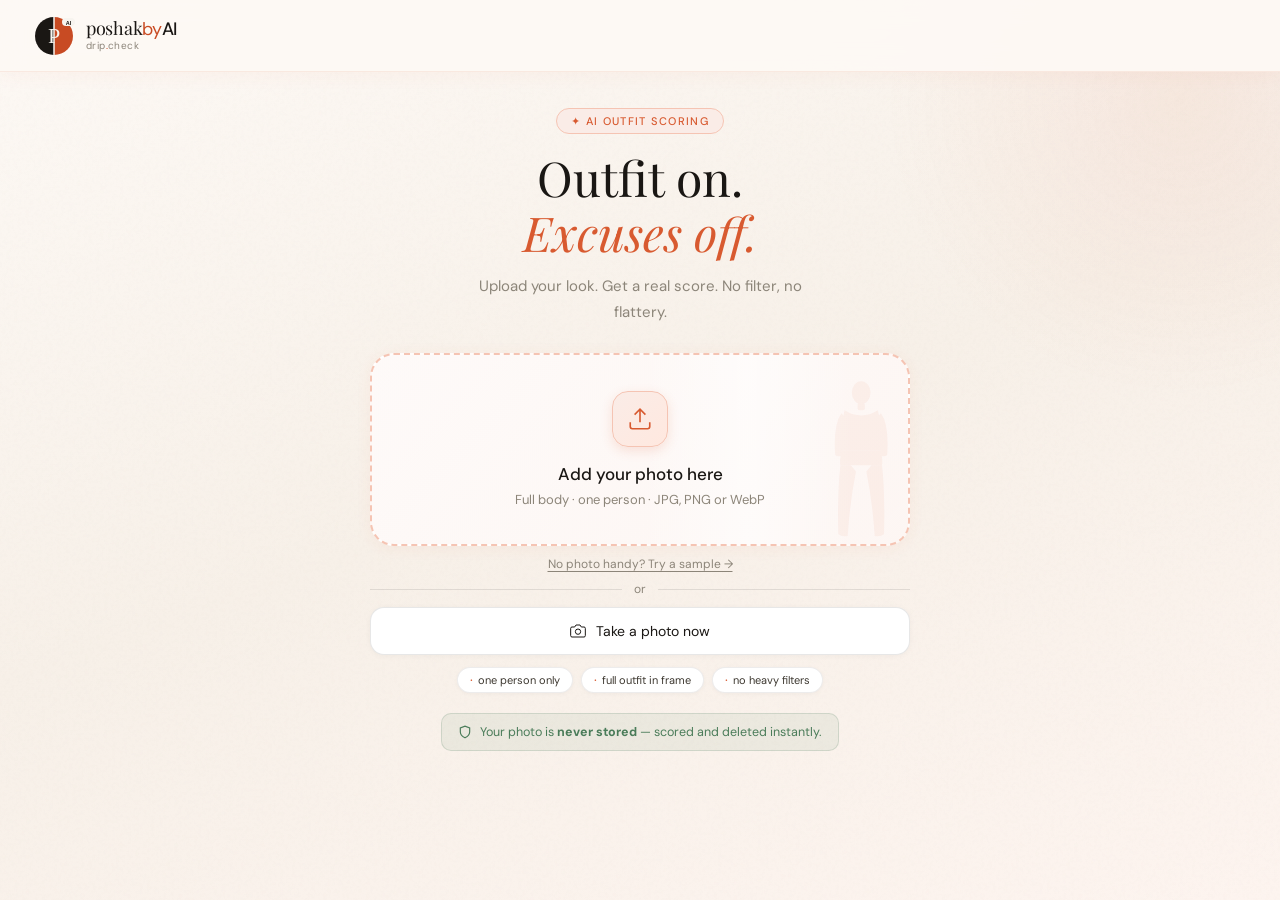
==== index.html @ 42baef09 "fix: resolve merge conflict — apply accessory try-on to split-file structure Resolved conflict betwe" ====
<!DOCTYPE html>
<html lang="en">
<head>
<meta charset="UTF-8">
<meta name="viewport" content="width=device-width, initial-scale=1.0">
<title>poshakbyAI — drip.check</title>
<link rel="preconnect" href="https://fonts.googleapis.com">
<link href="https://fonts.googleapis.com/css2?family=Playfair+Display:wght@400;500&family=DM+Sans:wght@300;400;500&display=swap" rel="stylesheet">
<link rel="stylesheet" href="styles.css">
<style>
  :root {
    --coral: #D85A30;
    --coral-light: #FAECE7;
    --coral-mid: #F5C4B3;
    --coral-dark: #993C1D;
    --amber: #EF9F27;
    --red: #E24B4A;
    --ink: #1A1714;
    --ink-soft: #3D3830;
    --parchment: #F7F4EF;
    --parchment-dark: #EDE9E1;
    --muted: #8C8579;
    --white: #FFFFFF;
  }

  * { box-sizing: border-box; margin: 0; padding: 0; }

  body {
    font-family: 'DM Sans', sans-serif;
    background: linear-gradient(160deg, #FDF9F5 0%, #F7F0E8 50%, #FDF4EF 100%);
    background-attachment: fixed;
    color: var(--ink);
    min-height: 100vh;
    overflow-x: hidden;
  }

  /* ── GRAIN TEXTURE OVERLAY ── */
  body::before {
    content: '';
    position: fixed;
    inset: 0;
    background-image: url("data:image/svg+xml,%3Csvg viewBox='0 0 256 256' xmlns='http://www.w3.org/2000/svg'%3E%3Cfilter id='noise'%3E%3CfeTurbulence type='fractalNoise' baseFrequency='0.9' numOctaves='4' stitchTiles='stitch'/%3E%3C/filter%3E%3Crect width='100%25' height='100%25' filter='url(%23noise)' opacity='0.04'/%3E%3C/svg%3E");
    pointer-events: none;
    z-index: 0;
    opacity: 0.5;
  }

  /* ── DECORATIVE BLOBS ── */
  body::after {
    content: '';
    position: fixed;
    width: 600px; height: 600px;
    border-radius: 50%;
    background: radial-gradient(circle, rgba(216,90,48,0.07) 0%, transparent 70%);
    top: -200px; right: -200px;
    pointer-events: none;
    z-index: 0;
  }

  /* ── LAYOUT ── */
  .app { position: relative; z-index: 1; min-height: 100vh; display: flex; flex-direction: column; }

  /* ── HEADER ── */
  header {
    padding: 0.85rem 2rem;
    display: flex;
    align-items: center;
    justify-content: space-between;
    border-bottom: 1px solid rgba(216,90,48,0.1);
    background: rgba(253,249,245,0.92);
    backdrop-filter: blur(12px);
    position: sticky;
    top: 0;
    z-index: 100;
    box-shadow: 0 1px 20px rgba(216,90,48,0.06);
  }

  .logo {
    font-family: 'Playfair Display', serif;
    font-size: 22px;
    font-weight: 500;
    color: var(--ink);
    letter-spacing: -0.3px;
  }
  .logo span { color: var(--coral); }

  .logo-tagline {
    font-size: 11px;
    color: var(--muted);
    letter-spacing: 0.04em;
    margin-top: 1px;
    font-family: 'DM Sans', sans-serif;
  }
  .logo-dot { color: var(--coral); }

  /* ── MAIN ── */
  main { flex: 1; display: flex; flex-direction: column; align-items: center; padding: 0.75rem 1.5rem; }

  /* ── SCREENS ── */
  .screen { display: none; width: 100%; max-width: 540px; animation: fadeUp 0.4s ease; }
  .screen.active { display: flex; flex-direction: column; align-items: center; }
  @keyframes fadeUp { from { opacity: 0; transform: translateY(16px); } to { opacity: 1; transform: translateY(0); } }

  /* ── HOME SCREEN ── */
  .home-hero {
    text-align: center;
    margin-bottom: 1.25rem;
    padding: 1.5rem 0 0.5rem;
  }
  .home-eyebrow {
    display: inline-flex;
    align-items: center;
    gap: 6px;
    font-size: 11px;
    font-weight: 500;
    letter-spacing: 0.12em;
    text-transform: uppercase;
    color: var(--coral);
    background: var(--coral-light);
    border: 1px solid var(--coral-mid);
    border-radius: 20px;
    padding: 5px 14px;
    margin-bottom: 1rem;
  }
  .home-title {
    font-family: 'Playfair Display', serif;
    font-size: clamp(32px, 6vw, 48px);
    font-weight: 400;
    line-height: 1.15;
    color: var(--ink);
    margin-bottom: 0.75rem;
  }
  .home-title em { font-style: italic; color: var(--coral); }
  .home-sub {
    font-size: 15px;
    color: var(--muted);
    line-height: 1.75;
    max-width: 360px;
    margin: 0 auto;
  }

  /* ── UPLOAD ZONE ── */
  .upload-zone {
    width: 100%;
    border: 2px dashed var(--coral-mid);
    border-radius: 24px;
    padding: 2.25rem 2rem;
    text-align: center;
    cursor: pointer;
    background: linear-gradient(135deg, #fff 0%, #FDF6F3 100%);
    transition: all 0.25s ease;
    position: relative;
    overflow: hidden;
    box-shadow: 0 2px 16px rgba(216,90,48,0.06);
  }
  .upload-zone::before {
    content: '';
    position: absolute;
    inset: 0;
    background: linear-gradient(135deg, rgba(216,90,48,0.03), transparent);
    pointer-events: none;
  }
  .upload-zone:hover {
    border-color: var(--coral);
    background: linear-gradient(135deg, #FEF4F0 0%, #FAECE7 100%);
    transform: translateY(-2px);
    box-shadow: 0 8px 28px rgba(216,90,48,0.12);
  }
  .upload-zone.drag-over {
    border-color: var(--coral);
    background: linear-gradient(135deg, #FEF4F0 0%, #FAECE7 100%);
    transform: scale(1.01);
  }

  /* ── SHIMMER ── */
  @keyframes shimmerSweep {
    0%   { transform: translateX(-100%) skewX(-15deg); }
    100% { transform: translateX(250%)  skewX(-15deg); }
  }
  .upload-zone .shimmer-bar {
    position: absolute;
    inset: 0;
    overflow: hidden;
    border-radius: 22px;
    pointer-events: none;
    z-index: 2;
  }
  .upload-zone .shimmer-bar::after {
    content: '';
    position: absolute;
    top: 0; bottom: 0;
    width: 40%;
    background: linear-gradient(90deg, transparent, rgba(255,255,255,0.55), transparent);
    animation: shimmerSweep 0.9s ease-in-out 0.4s 2;
  }

  /* ── SILHOUETTE ── */
  .upload-silhouette {
    position: absolute;
    bottom: 0; right: 16px;
    height: 88%;
    opacity: 0.055;
    pointer-events: none;
    z-index: 1;
  }

  /* ── SAMPLE LINK ── */
  .sample-link {
    font-size: 12px;
    color: var(--muted);
    text-align: center;
    margin-top: 0.6rem;
    cursor: pointer;
    background: none; border: none;
    font-family: 'DM Sans', sans-serif;
    text-decoration: underline;
    text-underline-offset: 3px;
    transition: color 0.15s;
  }
  .sample-link:hover { color: var(--coral); }

  .upload-icon-wrap {
    width: 56px;
    height: 56px;
    border-radius: 16px;
    background: linear-gradient(135deg, var(--coral-light), #FFE8DF);
    display: flex;
    align-items: center;
    justify-content: center;
    margin: 0 auto 1rem;
    border: 1px solid var(--coral-mid);
    box-shadow: 0 4px 12px rgba(216,90,48,0.15);
  }
  .upload-icon-wrap svg { width: 26px; height: 26px; stroke: var(--coral); fill: none; stroke-width: 1.5; }

  .upload-title { font-size: 17px; font-weight: 500; color: var(--ink); margin-bottom: 6px; }
  .upload-sub { font-size: 13px; color: var(--muted); }

  #fileInput { display: none; }

  .divider {
    display: flex; align-items: center; gap: 12px;
    width: 100%; margin: 0.6rem 0;
  }
  .divider-line { flex: 1; height: 1px; background: rgba(26,23,20,0.1); }
  .divider-text { font-size: 12px; color: var(--muted); }

  .cam-btn {
    width: 100%;
    display: flex;
    align-items: center;
    justify-content: center;
    gap: 10px;
    padding: 14px;
    border-radius: 14px;
    border: 1.5px solid rgba(26,23,20,0.1);
    background: var(--white);
    color: var(--ink);
    font-size: 14px;
    font-family: 'DM Sans', sans-serif;
    cursor: pointer;
    transition: all 0.15s;
    box-shadow: 0 1px 6px rgba(0,0,0,0.04);
  }
  .cam-btn:hover { background: var(--parchment-dark); border-color: var(--coral-mid); box-shadow: 0 4px 12px rgba(216,90,48,0.08); }
  .cam-btn svg { width: 16px; height: 16px; stroke: currentColor; fill: none; stroke-width: 1.5; }

  .rules-row {
    display: flex; gap: 8px; flex-wrap: wrap; justify-content: center;
    margin-top: 0.75rem;
  }
  .rule-pill {
    font-size: 11px;
    color: var(--ink-soft);
    background: var(--white);
    border: 1px solid rgba(26,23,20,0.08);
    border-radius: 20px;
    padding: 5px 12px;
    box-shadow: 0 1px 4px rgba(0,0,0,0.04);
    display: inline-flex;
    align-items: center;
    gap: 5px;
  }
  .rule-pill::before {
    content: '·';
    color: var(--coral);
    font-size: 14px;
    line-height: 1;
  }

  /* ── PREVIEW ── */
  .preview-wrap {
    width: 100%;
    border-radius: 16px;
    overflow: hidden;
    position: relative;
    margin-bottom: 1rem;
    border: 1px solid rgba(26,23,20,0.08);
    background: var(--parchment-dark);
    max-height: 520px;
  }
  .preview-img {
    width: 100%;
    height: auto;
    max-height: 520px;
    object-fit: contain;
    display: block;
  }
  .preview-overlay {
    position: absolute;
    bottom: 0; left: 0; right: 0;
    padding: 1rem 1.25rem;
    background: linear-gradient(transparent, rgba(26,23,20,0.7));
    color: white;
    font-size: 13px;
  }

  .analyze-btn {
    width: 100%;
    padding: 17px;
    border-radius: 14px;
    background: linear-gradient(135deg, #D85A30 0%, #C84B23 50%, #B03A18 100%);
    color: #fff;
    border: none;
    font-size: 15px;
    font-weight: 500;
    font-family: 'DM Sans', sans-serif;
    cursor: pointer;
    transition: transform 0.15s, box-shadow 0.15s, filter 0.15s;
    letter-spacing: 0.02em;
    box-shadow: 0 4px 20px rgba(216,90,48,0.35);
    position: relative;
    overflow: hidden;
  }
  .analyze-btn::after {
    content: '';
    position: absolute;
    inset: 0;
    background: linear-gradient(to bottom, rgba(255,255,255,0.12), transparent);
    pointer-events: none;
  }
  .analyze-btn:hover { transform: translateY(-1px); box-shadow: 0 8px 28px rgba(216,90,48,0.42); filter: brightness(1.05); }
  .analyze-btn:active { transform: scale(0.98); box-shadow: 0 2px 10px rgba(216,90,48,0.3); }

  .reupload-btn {
    width: 100%;
    padding: 13px;
    border-radius: 12px;
    background: transparent;
    color: var(--muted);
    border: 1.5px solid rgba(26,23,20,0.12);
    font-size: 14px;
    font-family: 'DM Sans', sans-serif;
    cursor: pointer;
    margin-top: 10px;
    transition: background 0.15s;
  }
  .reupload-btn:hover { background: var(--parchment-dark); }

  /* ── PROCESSING ── */
  .processing-wrap { text-align: center; padding: 2rem 0; }
  .spinner-wrap {
    position: relative;
    width: 88px; height: 88px;
    margin: 0 auto 2rem;
  }
  .spinner-wrap::before {
    content: '';
    position: absolute;
    inset: -12px;
    border-radius: 50%;
    background: radial-gradient(circle, rgba(216,90,48,0.08) 0%, transparent 70%);
    animation: pulseRing 1.5s ease-in-out infinite;
  }
  @keyframes pulseRing {
    0%, 100% { transform: scale(0.9); opacity: 0.4; }
    50% { transform: scale(1.1); opacity: 1; }
  }
  .spinner {
    width: 88px; height: 88px;
    border-radius: 50%;
    border: 2.5px solid var(--coral-mid);
    border-top-color: var(--coral);
    animation: spin 0.85s linear infinite;
    margin: 0 auto 2rem;
  }
  @keyframes spin { to { transform: rotate(360deg); } }
  .processing-title {
    font-family: 'Playfair Display', serif;
    font-size: 24px;
    font-weight: 400;
    color: var(--ink);
    margin-bottom: 0.75rem;
  }
  .processing-sub { font-size: 14px; color: var(--muted); line-height: 1.7; }
  .processing-steps {
    display: flex; gap: 6px; justify-content: center;
    margin-top: 2rem;
  }
  .step-dot {
    width: 6px; height: 6px; border-radius: 50%;
    background: var(--coral-mid);
    transition: background 0.3s;
  }
  .step-dot.lit { background: var(--coral); }

  /* ── RESULT ── */
  .result-wrap { width: 100%; }

  /* Top score hero */
  .score-hero {
    background: linear-gradient(145deg, #1A1714 0%, #2B1E18 60%, #1F1210 100%);
    border-radius: 24px;
    padding: 2.25rem 1.75rem 1.75rem;
    margin-bottom: 0.75rem;
    text-align: center;
    position: relative;
    overflow: hidden;
    box-shadow: 0 8px 32px rgba(0,0,0,0.25), 0 2px 8px rgba(216,90,48,0.1);
    border: 1px solid rgba(216,90,48,0.12);
  }
  .score-hero::before {
    content: '';
    position: absolute;
    width: 280px; height: 280px;
    border-radius: 50%;
    background: radial-gradient(circle, rgba(216,90,48,0.18) 0%, transparent 70%);
    top: -100px; right: -80px;
    pointer-events: none;
  }
  .score-hero::after {
    content: '';
    position: absolute;
    width: 180px; height: 180px;
    border-radius: 50%;
    background: radial-gradient(circle, rgba(239,159,39,0.08) 0%, transparent 70%);
    bottom: -60px; left: -40px;
    pointer-events: none;
  }
  .score-sub-label {
    font-size: 10px;
    letter-spacing: 0.14em;
    text-transform: uppercase;
    color: rgba(140,133,121,0.8);
    margin-bottom: 0.75rem;
    display: inline-flex;
    align-items: center;
    gap: 6px;
  }
  .score-sub-label::before, .score-sub-label::after {
    content: '';
    display: inline-block;
    width: 20px; height: 1px;
    background: rgba(140,133,121,0.35);
  }
  .score-number {
    font-family: 'Playfair Display', serif;
    font-size: 96px;
    font-weight: 400;
    line-height: 1;
    color: var(--coral);
    transition: color 0.3s;
    text-shadow: 0 0 40px rgba(216,90,48,0.25);
  }
  .score-label {
    font-size: 17px;
    font-weight: 400;
    color: var(--parchment);
    margin-top: 8px;
    opacity: 0;
    transition: opacity 0.4s;
    font-style: italic;
    font-family: 'Playfair Display', serif;
    letter-spacing: 0.01em;
    line-height: 1.3;
    padding: 0 1rem;
  }
  .share-btn {
    margin-top: 1.25rem;
    display: inline-block;
    font-size: 12px;
    padding: 7px 20px;
    border-radius: 20px;
    border: 1px solid rgba(247,244,239,0.2);
    background: transparent;
    color: var(--muted);
    cursor: pointer;
    font-family: 'DM Sans', sans-serif;
    opacity: 0;
    transition: opacity 0.4s, background 0.15s;
  }
  .share-btn.visible { opacity: 1; }
  .share-btn:hover { background: rgba(247,244,239,0.08); }

  /* Dimension list */
  .dim-list {
    background: var(--white);
    border-radius: 20px;
    border: 1px solid rgba(26,23,20,0.07);
    overflow: hidden;
    margin-bottom: 0.75rem;
    padding: 0.25rem 0;
    box-shadow: 0 2px 16px rgba(0,0,0,0.04);
  }
  .dim-item {
    border-bottom: 1px solid rgba(26,23,20,0.05);
    opacity: 0;
    transform: translateY(6px);
    transition: opacity 0.35s, transform 0.35s;
  }
  .dim-item:last-child { border-bottom: none; }
  .dim-item.visible { opacity: 1; transform: translateY(0); }

  .dim-header {
    padding: 0.85rem 1.5rem;
    cursor: pointer;
    user-select: none;
  }
  .dim-header:hover { background: var(--parchment); }
  .dim-row-top {
    display: flex;
    align-items: center;
    justify-content: space-between;
    margin-bottom: 8px;
  }
  .dim-name-wrap { display: flex; align-items: center; gap: 8px; }
  .dim-name { font-size: 13px; color: var(--ink-soft); font-weight: 400; }
  .dim-chevron {
    width: 16px; height: 16px;
    stroke: var(--coral); fill: none; stroke-width: 2.5;
    transition: transform 0.25s;
    flex-shrink: 0;
  }
  .dim-item.open .dim-chevron { transform: rotate(180deg); }

  /* Tap hint shown below bar, hidden when open */
  .dim-tap-hint {
    display: flex;
    align-items: center;
    gap: 4px;
    margin-top: 7px;
    font-size: 11px;
    color: var(--coral);
    font-weight: 500;
    letter-spacing: 0.02em;
    opacity: 0;
    transition: opacity 0.4s;
  }
  .dim-tap-hint svg { width: 11px; height: 11px; stroke: var(--coral); fill: none; stroke-width: 2.5; flex-shrink: 0; }
  .dim-item.visible .dim-tap-hint { opacity: 1; }
  .dim-item.open .dim-tap-hint { display: none; }

  .dim-score-label {
    font-size: 13px;
    font-weight: 500;
    color: var(--coral);
    transition: color 0.3s;
    min-width: 44px;
    text-align: right;
    flex-shrink: 0;
  }
  .dim-score-label.amber { color: #854F0B; }
  .dim-score-label.red { color: #A32D2D; }

  .dim-track {
    width: 100%;
    height: 7px;
    background: var(--parchment-dark);
    border-radius: 4px;
    overflow: hidden;
  }
  .dim-bar {
    height: 100%;
    border-radius: 4px;
    width: 0%;
    background: linear-gradient(90deg, #D85A30, #E8744A);
    transition: background 0.3s;
    box-shadow: 0 0 6px rgba(216,90,48,0.3);
  }
  .dim-bar.amber { background: linear-gradient(90deg, #C17A0F, #EF9F27); box-shadow: 0 0 6px rgba(239,159,39,0.3); }
  .dim-bar.red { background: linear-gradient(90deg, #A32D2D, #E24B4A); box-shadow: 0 0 6px rgba(226,75,74,0.3); }

  @keyframes pulse-glow {
    0%, 100% { box-shadow: 0 0 0 0 rgba(226,75,74,0.0), inset 0 0 0 1.5px rgba(226,75,74,0.3); }
    50% { box-shadow: 0 0 12px 3px rgba(226,75,74,0.2), inset 0 0 0 1.5px rgba(226,75,74,0.7); }
  }
  .dim-item.lowest-score {
    border-radius: 10px;
    animation: pulse-glow 2s ease-in-out infinite;
  }
  .dim-item.lowest-score .dim-name::after {
    content: 'FOCUS HERE';
    display: inline-block;
    margin-left: 8px;
    font-size: 9px;
    font-weight: 700;
    letter-spacing: 0.06em;
    color: #E24B4A;
    background: rgba(226,75,74,0.1);
    border: 1px solid rgba(226,75,74,0.3);
    border-radius: 4px;
    padding: 1px 5px;
    vertical-align: middle;
  }

  /* Dropdown tip */
  .dim-dropdown {
    max-height: 0;
    overflow: hidden;
    transition: max-height 0.35s ease, padding 0.35s ease;
    padding: 0 1.5rem;
    background: var(--parchment);
    border-top: 0px solid rgba(26,23,20,0.05);
  }
  .dim-item.open .dim-dropdown {
    max-height: 300px;
    padding: 0.9rem 1.5rem;
    border-top-width: 1px;
  }
  .dim-tip-label {
    font-size: 10px;
    letter-spacing: 0.1em;
    text-transform: uppercase;
    color: var(--coral);
    font-weight: 500;
    margin-bottom: 6px;
  }
  .dim-tip-text {
    font-size: 13px;
    color: var(--ink-soft);
    line-height: 1.65;
  }
  .dim-tip-text strong { font-weight: 500; color: var(--ink); }

  /* ── FEEDBACK SECTION ── */
  .feedback-section {
    width: 100%;
    opacity: 0;
    transform: translateY(14px);
    transition: opacity 0.5s, transform 0.5s;
    margin-bottom: 1rem;
  }
  .feedback-section.visible { opacity: 1; transform: translateY(0); }

  /* VIBE — single punchy line, large type */
  .vibe-block {
    background: var(--ink);
    border-radius: 20px;
    padding: 1.5rem 1.75rem;
    margin-bottom: 0.75rem;
    position: relative;
    overflow: hidden;
    display: flex;
    align-items: center;
    gap: 1rem;
  }
  .vibe-block::after {
    content: '';
    position: absolute;
    width: 120px; height: 120px;
    border-radius: 50%;
    background: var(--coral);
    opacity: 0.07;
    bottom: -40px; right: -30px;
  }
  .vibe-icon {
    font-size: 28px;
    flex-shrink: 0;
    line-height: 1;
  }
  .vibe-right { flex: 1; }
  .vibe-tag {
    font-size: 10px;
    letter-spacing: 0.14em;
    text-transform: uppercase;
    color: var(--coral);
    font-weight: 500;
    margin-bottom: 4px;
  }
  .vibe-quote {
    font-family: 'Playfair Display', serif;
    font-size: 17px;
    font-weight: 400;
    font-style: italic;
    color: var(--parchment);
    line-height: 1.4;
  }
  .vibe-block.amber { background: #1F1608; }
  .vibe-block.amber .vibe-quote { color: #FAEEDA; }
  .vibe-block.amber .vibe-tag { color: var(--amber); }

  /* WORKING — compact chip list */
  .working-block {
    background: linear-gradient(135deg, #F5FBF0 0%, #EDF7E4 100%);
    border-radius: 16px;
    border: 1px solid rgba(99,153,34,0.15);
    padding: 1.1rem 1.25rem;
    margin-bottom: 0.75rem;
    box-shadow: 0 2px 10px rgba(99,153,34,0.06);
  }
  .working-top {
    display: flex;
    align-items: center;
    gap: 8px;
    margin-bottom: 0.6rem;
  }
  .working-dot {
    width: 8px; height: 8px;
    border-radius: 50%;
    background: #639922;
    flex-shrink: 0;
  }
  .working-label {
    font-size: 10px;
    letter-spacing: 0.1em;
    text-transform: uppercase;
    color: #3B6D11;
    font-weight: 500;
  }
  .working-text {
    font-size: 14px;
    color: var(--ink-soft);
    line-height: 1.55;
    font-weight: 400;
  }

  /* NUDGE — coral strip, tight */
  .nudge-block {
    background: var(--coral-light);
    border-radius: 16px;
    border: 1px solid var(--coral-mid);
    padding: 1.1rem 1.25rem;
    display: flex;
    align-items: flex-start;
    gap: 12px;
  }
  .nudge-arrow {
    font-size: 18px;
    flex-shrink: 0;
    margin-top: 1px;
  }
  .nudge-inner-text {}
  .nudge-label {
    font-size: 10px;
    letter-spacing: 0.1em;
    text-transform: uppercase;
    color: var(--coral-dark);
    font-weight: 500;
    margin-bottom: 3px;
  }
  .nudge-text {
    font-size: 14px;
    color: #4A1B0C;
    line-height: 1.55;
  }

  .action-row { margin-top: 1.5rem; }
  .action-primary {
    width: 100%; padding: 16px;
    border-radius: 12px;
    background: linear-gradient(135deg, #D85A30 0%, #C84B23 100%);
    color: #fff;
    border: none; font-size: 14px; font-weight: 500;
    font-family: 'DM Sans', sans-serif;
    cursor: pointer;
    transition: filter 0.15s, transform 0.1s, box-shadow 0.15s;
    box-shadow: 0 3px 14px rgba(216,90,48,0.3);
  }
  .action-primary:hover { filter: brightness(1.07); box-shadow: 0 5px 20px rgba(216,90,48,0.4); }
  .action-primary:active { transform: scale(0.98); }
  .action-sec {
    flex: 1; padding: 14px;
    border-radius: 12px;
    background: transparent; color: var(--ink);
    border: 1.5px solid rgba(26,23,20,0.15);
    font-size: 14px; font-family: 'DM Sans', sans-serif;
    cursor: pointer; transition: background 0.15s;
  }
  .action-sec:hover { background: var(--parchment-dark); }

  /* ── ERROR ── */
  .error-wrap { text-align: center; max-width: 380px; }
  .error-icon {
    width: 72px; height: 72px; border-radius: 50%;
    background: var(--coral-light); border: 1px solid var(--coral-mid);
    margin: 0 auto 1.5rem;
    display: flex; align-items: center; justify-content: center;
  }
  .error-icon svg { width: 28px; height: 28px; stroke: var(--coral); fill: none; stroke-width: 1.5; }
  .error-title {
    font-family: 'Playfair Display', serif;
    font-size: 22px; font-weight: 400;
    color: var(--ink); margin-bottom: 0.75rem;
  }
  .error-sub { font-size: 14px; color: var(--muted); line-height: 1.7; margin-bottom: 1.5rem; }
  .error-rules { text-align: left; margin-bottom: 1.5rem; display: flex; flex-direction: column; gap: 10px; }
  .error-rule { display: flex; align-items: center; gap: 10px; font-size: 13px; color: var(--ink-soft); }
  .rule-dot-sm { width: 5px; height: 5px; border-radius: 50%; background: var(--coral); flex-shrink: 0; }
  .retry-btn {
    padding: 14px 40px; border-radius: 12px;
    background: linear-gradient(135deg, #D85A30 0%, #C84B23 100%);
    color: #fff;
    border: none; font-size: 14px; font-weight: 500;
    font-family: 'DM Sans', sans-serif; cursor: pointer;
    transition: filter 0.15s, box-shadow 0.15s;
    box-shadow: 0 3px 14px rgba(216,90,48,0.3);
  }
  .retry-btn:hover { filter: brightness(1.07); box-shadow: 0 5px 20px rgba(216,90,48,0.4); }

  /* score color states */
  /* ── FEEDBACK SCREEN ── */
  .feedback-wrap { width: 100%; max-width: 540px; }
  .fb-screen-title {
    font-family: 'Playfair Display', serif;
    font-size: 26px; font-weight: 400;
    color: var(--ink); margin-bottom: 4px;
  }
  .fb-screen-sub { font-size: 14px; color: var(--muted); margin-bottom: 2rem; line-height: 1.5; }

  .fb-section { margin-bottom: 1.75rem; }
  .fb-section-label {
    font-size: 11px; letter-spacing: 0.1em;
    text-transform: uppercase; font-weight: 500;
    color: var(--ink); margin-bottom: 0.75rem;
  }

  /* Emoji rating row */
  .emoji-row { display: flex; gap: 10px; }
  .emoji-btn {
    flex: 1; aspect-ratio: 1;
    border-radius: 16px;
    border: 1.5px solid rgba(26,23,20,0.1);
    background: var(--white);
    font-size: 22px; cursor: pointer;
    display: flex; align-items: center; justify-content: center;
    transition: border-color 0.15s, background 0.15s, transform 0.1s;
    line-height: 1;
  }
  .emoji-btn:hover { background: var(--parchment-dark); transform: scale(1.05); }
  .emoji-btn.selected { border-color: var(--coral); background: var(--coral-light); transform: scale(1.08); }

  /* Chip grid */
  .chip-grid { display: flex; flex-wrap: wrap; gap: 8px; }
  .chip {
    font-size: 13px; color: var(--ink-soft);
    background: var(--white);
    border: 1.5px solid rgba(26,23,20,0.1);
    border-radius: 20px; padding: 7px 16px;
    cursor: pointer;
    transition: border-color 0.15s, background 0.15s, color 0.15s;
  }
  .chip:hover { background: var(--parchment-dark); }
  .chip.selected { border-color: var(--coral); background: var(--coral-light); color: var(--coral-dark); }

  /* Text area */
  .fb-textarea {
    width: 100%; min-height: 90px;
    border-radius: 12px;
    border: 1.5px solid rgba(26,23,20,0.1);
    background: var(--white);
    font-family: 'DM Sans', sans-serif;
    font-size: 14px; color: var(--ink);
    padding: 12px 14px; resize: none;
    outline: none; line-height: 1.6;
    transition: border-color 0.15s;
  }
  .fb-textarea:focus { border-color: var(--coral); }
  .fb-textarea::placeholder { color: var(--muted); }

  .fb-submit {
    width: 100%; padding: 16px;
    border-radius: 12px;
    background: linear-gradient(135deg, #D85A30 0%, #C84B23 100%);
    color: #fff;
    border: none; font-size: 15px; font-weight: 500;
    font-family: 'DM Sans', sans-serif;
    cursor: pointer;
    transition: filter 0.15s, box-shadow 0.15s;
    margin-top: 0.25rem;
    box-shadow: 0 3px 14px rgba(216,90,48,0.3);
  }
  .fb-submit:hover { filter: brightness(1.07); box-shadow: 0 5px 20px rgba(216,90,48,0.4); }
  .fb-skip {
    width: 100%; padding: 12px;
    background: transparent; color: var(--muted);
    border: none; font-size: 14px;
    font-family: 'DM Sans', sans-serif;
    cursor: pointer; margin-top: 8px;
    transition: color 0.15s;
  }
  .fb-skip:hover { color: var(--ink); }

  /* ── NEW LOOK MODAL ── */
  .newlook-overlay {
    display: none; position: fixed; inset: 0;
    background: rgba(26,23,20,0.75);
    z-index: 300; align-items: flex-end; justify-content: center;
    backdrop-filter: blur(4px);
  }
  .newlook-overlay.open { display: flex; }
  .newlook-sheet {
    background: var(--parchment);
    border-radius: 24px 24px 0 0;
    padding: 1.5rem 1.5rem 2.5rem;
    width: 100%; max-width: 540px;
    animation: slideUp 0.3s ease;
  }
  @keyframes slideUp { from { transform: translateY(60px); opacity: 0; } to { transform: translateY(0); opacity: 1; } }

  .newlook-handle {
    width: 36px; height: 4px; border-radius: 2px;
    background: rgba(26,23,20,0.15);
    margin: 0 auto 1.25rem;
  }
  .newlook-label {
    font-size: 10px; letter-spacing: 0.12em; text-transform: uppercase;
    color: var(--coral); font-weight: 500; margin-bottom: 4px;
  }
  .newlook-title {
    font-family: 'Playfair Display', serif;
    font-size: 20px; font-weight: 400; color: var(--ink);
    margin-bottom: 1rem; line-height: 1.3;
  }
  .newlook-img-wrap {
    width: 100%; border-radius: 16px; overflow: hidden;
    background: var(--parchment-dark);
    min-height: 300px;
    display: flex; align-items: center; justify-content: center;
    position: relative; margin-bottom: 1rem;
  }
  .newlook-img-wrap img {
    width: 100%; display: block; border-radius: 16px;
  }
  .newlook-loading {
    display: flex; flex-direction: column;
    align-items: center; gap: 12px;
    padding: 3rem 0;
  }
  .newlook-spinner {
    width: 36px; height: 36px; border-radius: 50%;
    border: 2px solid var(--coral-mid);
    border-top-color: var(--coral);
    animation: spin 0.85s linear infinite;
  }
  .newlook-loading-text { font-size: 13px; color: var(--muted); }
  .newlook-disclaimer {
    font-size: 11px; color: var(--muted); text-align: center;
    line-height: 1.5; margin-bottom: 1rem;
  }
  .newlook-close {
    width: 100%; padding: 13px; border-radius: 12px;
    background: transparent; color: var(--muted);
    border: 1.5px solid rgba(26,23,20,0.12);
    font-size: 14px; font-family: 'DM Sans', sans-serif;
    cursor: pointer; transition: background 0.15s;
  }
  .newlook-close:hover { background: var(--parchment-dark); }

  /* See new look button on nudge card */
  .newlook-btn {
    display: inline-flex; align-items: center; gap: 6px;
    margin-top: 10px;
    font-size: 12px; font-weight: 500;
    color: var(--coral-dark);
    background: transparent; border: none;
    cursor: pointer; padding: 0;
    font-family: 'DM Sans', sans-serif;
    text-decoration: underline; text-underline-offset: 3px;
    transition: opacity 0.15s;
  }
  .newlook-btn:hover { opacity: 0.7; }

  /* Try-on button inside dim tip dropdowns */
  .tryon-btn {
    display: inline-flex; align-items: center; gap: 5px;
    margin-top: 10px;
    font-size: 11px; font-weight: 500;
    color: var(--coral-dark);
    background: var(--coral-light); border: 1px solid var(--coral-mid);
    border-radius: 20px; padding: 5px 12px;
    cursor: pointer;
    font-family: 'DM Sans', sans-serif;
    transition: background 0.15s, opacity 0.15s;
    letter-spacing: 0.01em;
  }
  .tryon-btn:hover { background: var(--coral-mid); }

  /* Thank you state */
  .thankyou-wrap { text-align: center; padding: 2rem 0; }
  .thankyou-icon { font-size: 48px; margin-bottom: 1rem; }
  .thankyou-title {
    font-family: 'Playfair Display', serif;
    font-size: 24px; font-weight: 400; color: var(--ink);
    margin-bottom: 0.5rem;
  }
  .thankyou-sub { font-size: 14px; color: var(--muted); margin-bottom: 2rem; line-height: 1.6; }

  /* ── SCORE GRADE BADGE ── */
  .score-grade {
    display: inline-flex;
    align-items: center;
    gap: 5px;
    font-size: 10px;
    font-weight: 700;
    letter-spacing: 0.14em;
    text-transform: uppercase;
    padding: 5px 14px;
    border-radius: 20px;
    margin-top: 8px;
    border: 1px solid;
    opacity: 0;
    transition: opacity 0.4s;
  }
  .score-grade.visible { opacity: 1; }
  .score-grade.fire   { color: #FF7B52; background: rgba(216,90,48,0.15); border-color: rgba(216,90,48,0.3); }
  .score-grade.solid  { color: #C9933A; background: rgba(239,159,39,0.12); border-color: rgba(239,159,39,0.3); }
  .score-grade.decent { color: rgba(247,244,239,0.65); background: rgba(247,244,239,0.06); border-color: rgba(247,244,239,0.15); }
  .score-grade.low    { color: #E07070; background: rgba(226,75,74,0.1); border-color: rgba(226,75,74,0.25); }

  /* ── CONFETTI ── */
  @keyframes confettiFall {
    0%   { transform: translateY(-20px) rotate(0deg); opacity: 1; }
    80%  { opacity: 1; }
    100% { transform: translateY(110vh) rotate(720deg); opacity: 0; }
  }

  /* ── HISTORY ── */
  .history-section { width: 100%; margin-bottom: 1.1rem; }
  .history-label {
    font-size: 10px;
    letter-spacing: 0.1em;
    text-transform: uppercase;
    color: var(--muted);
    font-weight: 500;
    margin-bottom: 0.6rem;
  }
  .history-scroll {
    display: flex;
    gap: 10px;
    overflow-x: auto;
    padding-bottom: 4px;
    scrollbar-width: none;
  }
  .history-scroll::-webkit-scrollbar { display: none; }
  .history-card {
    flex-shrink: 0;
    width: 72px;
    cursor: default;
  }
  .history-thumb {
    width: 72px; height: 72px;
    border-radius: 10px;
    overflow: hidden;
    background: var(--parchment-dark);
    border: 1px solid rgba(26,23,20,0.07);
  }
  .history-thumb img { width: 100%; height: 100%; object-fit: cover; display: block; }
  .history-hscore {
    font-size: 13px;
    font-weight: 500;
    color: var(--coral);
    text-align: center;
    margin-top: 4px;
  }
  .history-time {
    font-size: 9px;
    color: var(--muted);
    text-align: center;
    margin-top: 1px;
  }
</style>
</head>
<body>
<div class="app">
  <header>
    <div style="display:flex;align-items:center;gap:10px;">
      <!-- SVG Mark -->
      <svg width="44" height="44" viewBox="0 0 44 44" xmlns="http://www.w3.org/2000/svg" style="flex-shrink:0;">
        <defs>
          <clipPath id="hL"><rect x="0" y="0" width="22" height="44"/></clipPath>
          <clipPath id="hR"><rect x="22" y="0" width="22" height="44"/></clipPath>
          <clipPath id="hC"><circle cx="22" cy="22" r="19"/></clipPath>
        </defs>
        <circle cx="22" cy="22" r="19" fill="#1A1714" clip-path="url(#hL)"/>
        <circle cx="22" cy="22" r="19" fill="#C84B23" clip-path="url(#hR)"/>
        <line x1="22" y1="3" x2="22" y2="41" stroke="#F7F4EF" stroke-width="1.5" clip-path="url(#hC)"/>
        <text x="22" y="29" font-family="Georgia,serif" font-size="22" font-weight="400" fill="#F7F4EF" text-anchor="middle">P</text>
        <rect x="30" y="4" width="13" height="8" rx="4" fill="#F7F4EF"/>
        <text x="36.5" y="11" font-family="Arial,sans-serif" font-size="5.5" font-weight="700" fill="#1A1714" text-anchor="middle">AI</text>
      </svg>
      <!-- Wordmark -->
      <div>
        <div style="font-family:'Playfair Display',Georgia,serif;font-size:18px;font-weight:400;color:#1A1714;letter-spacing:-0.3px;line-height:1.1;">poshak<span style="font-family:'DM Sans',sans-serif;font-weight:400;color:#C84B23;">by</span><span style="font-family:'DM Sans',sans-serif;font-weight:500;color:#1A1714;">AI</span></div>
        <div style="font-size:10px;color:#8C8579;letter-spacing:0.04em;font-family:'DM Sans',sans-serif;">drip<span style="color:#C84B23;">.</span>check</div>
      </div>
    </div>
  </header>

<input type="file" id="cameraInput" accept="image/jpeg,image/png,image/webp" capture="environment" style="position:absolute;width:1px;height:1px;opacity:0;overflow:hidden;z-index:-1;">

  <main>

    <!-- HOME SCREEN -->
    <div class="screen active" id="screen-home">
      <div class="home-hero">
        <div class="home-eyebrow">✦ AI outfit scoring</div>
        <h1 class="home-title">Outfit on.<br><em>Excuses off.</em></h1>
        <p class="home-sub">Upload your look. Get a real score. No filter, no flattery.</p>
      </div>

      <div class="history-section" id="historySec" style="display:none;">
        <div class="history-label">Recent scores</div>
        <div class="history-scroll" id="historyScroll"></div>
      </div>

      <div class="upload-zone" id="uploadZone">
        <div class="shimmer-bar"></div>
        <input type="file" id="fileInput" accept="image/jpeg,image/png,image/webp">
        <!-- Faint body silhouette — shows ideal framing -->
        <svg class="upload-silhouette" viewBox="0 0 120 320" xmlns="http://www.w3.org/2000/svg" fill="var(--coral)">
          <!-- head -->
          <ellipse cx="60" cy="28" rx="18" ry="22"/>
          <!-- neck -->
          <rect x="53" y="48" width="14" height="14" rx="4"/>
          <!-- torso -->
          <path d="M28 62 Q20 90 22 140 L98 140 Q100 90 92 62 Q76 72 60 72 Q44 72 28 62Z"/>
          <!-- left arm -->
          <path d="M22 68 Q6 90 10 148 Q14 152 22 150 Q24 110 32 80Z"/>
          <!-- right arm -->
          <path d="M98 68 Q114 90 110 148 Q106 152 98 150 Q96 110 88 80Z"/>
          <!-- hips -->
          <path d="M22 140 Q18 162 20 168 L100 168 Q102 162 98 140Z"/>
          <!-- left leg -->
          <path d="M20 168 Q14 220 16 300 Q22 306 34 304 Q38 240 50 180 L40 168Z"/>
          <!-- right leg -->
          <path d="M100 168 Q106 220 104 300 Q98 306 86 304 Q82 240 70 180 L80 168Z"/>
        </svg>
        <div class="upload-icon-wrap" style="position:relative;z-index:2;">
          <svg viewBox="0 0 24 24"><path d="M21 15v4a2 2 0 01-2 2H5a2 2 0 01-2-2v-4M17 8l-5-5-5 5M12 3v12"/></svg>
        </div>
        <div class="upload-title" style="position:relative;z-index:2;">Add your photo here</div>
        <div class="upload-sub" style="position:relative;z-index:2;">Full body · one person · JPG, PNG or WebP</div>
      </div>
      <button class="sample-link" onclick="loadSamplePhoto()">No photo handy? Try a sample →</button>

      <div class="divider">
        <div class="divider-line"></div>
        <div class="divider-text">or</div>
        <div class="divider-line"></div>
      </div>

      <label for="cameraInput" class="cam-btn">
        <svg viewBox="0 0 24 24"><path d="M23 19a2 2 0 01-2 2H3a2 2 0 01-2-2V8a2 2 0 012-2h4l2-3h6l2 3h4a2 2 0 012 2z"/><circle cx="12" cy="13" r="4"/></svg>
        Take a photo now
      </label>

      <div class="rules-row">
        <span class="rule-pill">one person only</span>
        <span class="rule-pill">full outfit in frame</span>
        <span class="rule-pill">no heavy filters</span>
      </div>

      <div style="margin-top:1.25rem;display:flex;align-items:center;justify-content:center;gap:8px;font-size:12.5px;color:#4A7C59;background:rgba(74,124,89,0.08);border:1px solid rgba(74,124,89,0.18);border-radius:10px;padding:10px 16px;">
        <svg width="14" height="14" viewBox="0 0 24 24" fill="none" stroke="currentColor" stroke-width="2" style="flex-shrink:0;"><path d="M12 22s8-4 8-10V5l-8-3-8 3v7c0 6 8 10 8 10z"/></svg>
        <span>Your photo is <strong>never stored</strong> — scored and deleted instantly.</span>
      </div>
    </div>

    <!-- PREVIEW SCREEN -->
    <div class="screen" id="screen-preview">
      <div class="preview-wrap">
        <img class="preview-img" id="previewImg" src="" alt="Your outfit">
        <div class="preview-overlay">Looking good — ready to score?</div>
      </div>
      <div style="display:flex;align-items:center;gap:8px;font-size:12px;color:var(--muted);margin-bottom:0.5rem;width:100%;justify-content:center;">
        <svg width="12" height="12" viewBox="0 0 24 24" fill="none" stroke="currentColor" stroke-width="2" style="flex-shrink:0;"><path d="M23 19a2 2 0 01-2 2H3a2 2 0 01-2-2V8a2 2 0 012-2h4l2-3h6l2 3h4a2 2 0 012 2z"/><circle cx="12" cy="13" r="4"/></svg>
        Full body, head to toe = best score
      </div>
      <button class="analyze-btn" onclick="startAnalysis()">Score my outfit →</button>
      <button class="reupload-btn" onclick="goHome()">Choose a different photo</button>
    </div>

    <!-- PROCESSING SCREEN -->
    <div class="screen" id="screen-processing">
      <div class="processing-wrap">
        <div class="spinner-wrap">
          <div class="spinner"></div>
        </div>
        <div class="processing-title" id="processingTitle">Reading your fit...</div>
        <div class="processing-sub" id="processingSub">Checking colors, proportions, and finishing touches</div>
        <div class="processing-steps">
          <div class="step-dot lit" id="dot0"></div>
          <div class="step-dot" id="dot1"></div>
          <div class="step-dot" id="dot2"></div>
          <div class="step-dot" id="dot3"></div>
        </div>
      </div>
    </div>

    <!-- RESULT SCREEN -->
    <div class="screen" id="screen-result">
      <div class="result-wrap">

        <!-- Partial body notice -->
        <div id="partialBodyNotice" style="display:none;align-items:center;gap:8px;font-size:12px;color:#7A6A2A;background:rgba(239,159,39,0.1);border:1px solid rgba(239,159,39,0.25);border-radius:10px;padding:10px 14px;margin-bottom:0.75rem;">
          <svg width="14" height="14" viewBox="0 0 24 24" fill="none" stroke="currentColor" stroke-width="2" style="flex-shrink:0;"><circle cx="12" cy="12" r="10"/><line x1="12" y1="8" x2="12" y2="12"/><line x1="12" y1="16" x2="12.01" y2="16"/></svg>
          <span>We can only see part of your outfit — a full-body shot gives a better score, but we've done our best.</span>
        </div>

        <!-- Score hero -->
        <div class="score-hero">
          <div class="score-sub-label">Your Style Score</div>
          <div style="display:flex;align-items:flex-end;justify-content:center;gap:6px;line-height:1;">
            <div class="score-number" id="scoreNum">0</div>
            <div style="font-family:'DM Sans',sans-serif;font-size:22px;font-weight:300;color:rgba(247,244,239,0.4);padding-bottom:14px;letter-spacing:0;">/10</div>
          </div>
          <div class="score-label" id="scoreLabel">—</div>
          <div><div class="score-grade" id="scoreGrade"></div></div>
          <div><button class="share-btn" id="shareBtn" onclick="shareScore()">Share my score</button></div>
        </div>

        <!-- Dimension list -->
        <div class="dim-list">
          <div class="dim-item" id="dim0" onclick="toggleDim(this)">
            <div class="dim-header">
              <div class="dim-row-top">
                <div class="dim-name-wrap">
                  <div class="dim-name">Colour matching</div>
                  <svg class="dim-chevron" viewBox="0 0 24 24"><polyline points="6 9 12 15 18 9"/></svg>
                </div>
                <div class="dim-score-label" id="val0">0.0/10</div>
              </div>
              <div class="dim-track"><div class="dim-bar" id="bar0"></div></div>
              <div class="dim-tap-hint"><svg viewBox="0 0 24 24"><polyline points="6 9 12 15 18 9"/></svg>Tap to see how to improve</div>
            </div>
            <div class="dim-dropdown" id="tip0">
              <div class="dim-tip-label">How to score higher</div>
              <div class="dim-tip-text" id="tiptext0"></div>
            </div>
          </div>

          <div class="dim-item" id="dim1" onclick="toggleDim(this)">
            <div class="dim-header">
              <div class="dim-row-top">
                <div class="dim-name-wrap">
                  <div class="dim-name">How well it goes together</div>
                  <svg class="dim-chevron" viewBox="0 0 24 24"><polyline points="6 9 12 15 18 9"/></svg>
                </div>
                <div class="dim-score-label" id="val1">0.0/10</div>
              </div>
              <div class="dim-track"><div class="dim-bar" id="bar1"></div></div>
              <div class="dim-tap-hint"><svg viewBox="0 0 24 24"><polyline points="6 9 12 15 18 9"/></svg>Tap to see how to improve</div>
            </div>
            <div class="dim-dropdown" id="tip1">
              <div class="dim-tip-label">How to score higher</div>
              <div class="dim-tip-text" id="tiptext1"></div>
            </div>
          </div>

          <div class="dim-item" id="dim2" onclick="toggleDim(this)">
            <div class="dim-header">
              <div class="dim-row-top">
                <div class="dim-name-wrap">
                  <div class="dim-name">Effort &amp; finishing</div>
                  <svg class="dim-chevron" viewBox="0 0 24 24"><polyline points="6 9 12 15 18 9"/></svg>
                </div>
                <div class="dim-score-label" id="val2">0.0/10</div>
              </div>
              <div class="dim-track"><div class="dim-bar" id="bar2"></div></div>
              <div class="dim-tap-hint"><svg viewBox="0 0 24 24"><polyline points="6 9 12 15 18 9"/></svg>Tap to see how to improve</div>
            </div>
            <div class="dim-dropdown" id="tip2">
              <div class="dim-tip-label">How to score higher</div>
              <div class="dim-tip-text" id="tiptext2"></div>
            </div>
          </div>

          <div class="dim-item" id="dim3" onclick="toggleDim(this)">
            <div class="dim-header">
              <div class="dim-row-top">
                <div class="dim-name-wrap">
                  <div class="dim-name">Fit &amp; shape</div>
                  <svg class="dim-chevron" viewBox="0 0 24 24"><polyline points="6 9 12 15 18 9"/></svg>
                </div>
                <div class="dim-score-label" id="val3">0.0/10</div>
              </div>
              <div class="dim-track"><div class="dim-bar" id="bar3"></div></div>
              <div class="dim-tap-hint"><svg viewBox="0 0 24 24"><polyline points="6 9 12 15 18 9"/></svg>Tap to see how to improve</div>
            </div>
            <div class="dim-dropdown" id="tip3">
              <div class="dim-tip-label">How to score higher</div>
              <div class="dim-tip-text" id="tiptext3"></div>
            </div>
          </div>
        </div>

        <!-- Feedback -->
        <div class="feedback-section" id="feedbackSection">

          <div class="vibe-block" id="vibeCard">
            <div class="vibe-icon" id="vibeIcon">✦</div>
            <div class="vibe-right">
              <div class="vibe-tag">The verdict</div>
              <div class="vibe-quote" id="vibeText"></div>
            </div>
          </div>

          <div class="working-block" id="workingCard">
            <div class="working-top">
              <div class="working-dot"></div>
              <div class="working-label">What's working</div>
            </div>
            <div class="working-text" id="workingText"></div>
          </div>

          <div class="nudge-block" id="nudgeCard" style="display:none;">
            <div class="nudge-arrow">→</div>
            <div class="nudge-inner-text">
              <div class="nudge-label">Fix this one thing</div>
              <div class="nudge-text" id="nudgeText"></div>
            </div>
          </div>

        </div>

        <div class="action-row" style="display:flex; gap:10px;">
          <button class="action-sec" style="flex:1;" onclick="goHome()">Score another</button>
          <button class="action-primary" style="flex:1;" onclick="showScreen('feedback')">Give feedback →</button>
        </div>
      </div>
    </div>

    <!-- FEEDBACK SCREEN -->
    <div class="screen" id="screen-feedback">
      <div class="feedback-wrap" id="feedbackForm">

        <div class="fb-screen-title">Quick check-in</div>
        <div class="fb-screen-sub">Tell us what you think — we actually read all of this.</div>

        <div class="fb-section">
          <div class="fb-section-label">How helpful was this?</div>
          <div class="emoji-row">
            <button class="emoji-btn" onclick="selectEmoji(this, 1)">😒</button>
            <button class="emoji-btn" onclick="selectEmoji(this, 2)">😐</button>
            <button class="emoji-btn" onclick="selectEmoji(this, 3)">🙂</button>
            <button class="emoji-btn" onclick="selectEmoji(this, 4)">😊</button>
            <button class="emoji-btn" onclick="selectEmoji(this, 5)">😍</button>
          </div>
        </div>

        <div class="fb-section">
          <div class="fb-section-label">What did you think?</div>
          <div class="chip-grid" id="thoughtChips">
            <div class="chip" onclick="toggleChip(this)">Really helpful</div>
            <div class="chip" onclick="toggleChip(this)">Too general</div>
            <div class="chip" onclick="toggleChip(this)">Spot on</div>
            <div class="chip" onclick="toggleChip(this)">Want more detail</div>
            <div class="chip" onclick="toggleChip(this)">Easy to follow</div>
            <div class="chip" onclick="toggleChip(this)">Felt too harsh</div>
          </div>
        </div>

        <div class="fb-section">
          <div class="fb-section-label">What should we improve?</div>
          <div class="chip-grid" id="improveChips">
            <div class="chip" onclick="toggleChip(this)">More specific tips</div>
            <div class="chip" onclick="toggleChip(this)">Better tone</div>
            <div class="chip" onclick="toggleChip(this)">Show examples</div>
            <div class="chip" onclick="toggleChip(this)">Add shopping links</div>
            <div class="chip" onclick="toggleChip(this)">Faster results</div>
            <div class="chip" onclick="toggleChip(this)">Nothing, loved it</div>
          </div>
        </div>

        <div class="fb-section">
          <div class="fb-section-label">Anything else? <span style="font-weight:300;text-transform:none;letter-spacing:0;">(optional)</span></div>
          <textarea class="fb-textarea" id="fbTextarea" placeholder="Any quick thoughts? We read all of them."></textarea>
        </div>

        <button class="fb-submit" onclick="submitFeedback()">Submit feedback</button>
        <button class="fb-skip" onclick="goHome()">Skip — score another outfit</button>

      </div>

      <!-- Thank you state -->
      <div style="display:none;" id="thankyouState">
        <div class="thankyou-wrap">
          <div class="thankyou-icon">✦</div>
          <div class="thankyou-title">Thank you.</div>
          <div class="thankyou-sub">Your feedback helps us get better.<br>One outfit at a time.</div>
          <button class="action-primary" style="width:100%;" onclick="goHome()">Score another outfit</button>
        </div>
      </div>
    </div>

    <!-- ERROR SCREEN -->
    <div class="screen" id="screen-error">
      <div class="error-wrap">
        <div class="error-icon">
          <svg viewBox="0 0 24 24"><circle cx="11" cy="11" r="8"/><path d="M21 21l-4.35-4.35M11 8v3M11 14h.01"/></svg>
        </div>
        <div class="error-title" id="errorTitle">Hmm, we can't score this.</div>
        <div class="error-sub" id="errorSub">We need a clear photo of your full outfit to give you a proper score.</div>
        <div class="error-rules">
          <div class="error-rule"><div class="rule-dot-sm"></div>Only one person in the photo</div>
          <div class="error-rule"><div class="rule-dot-sm"></div>Full or half-body shot with outfit visible</div>
          <div class="error-rule"><div class="rule-dot-sm"></div>No heavy filters or cropping</div>
          <div class="error-rule"><div class="rule-dot-sm"></div>Good lighting, clothes clearly visible</div>
        </div>
        <button class="retry-btn" onclick="goHome()">Try again</button>
      </div>
    </div>

  </main>
</div>

<!-- NEW LOOK MODAL -->
<div class="newlook-overlay" id="newlookOverlay" onclick="closeNewLook(event)">
  <div class="newlook-sheet" id="newlookSheet">
    <div class="newlook-handle"></div>
    <div class="newlook-label">AI Preview</div>
    <div class="newlook-title" id="newlookTitle">You, with the fix applied</div>
    <div class="newlook-img-wrap" id="newlookImgWrap">
      <div class="newlook-loading" id="newlookLoading">
        <div class="newlook-spinner"></div>
        <div class="newlook-loading-text">Generating your new look...</div>
      </div>
    </div>
    <div class="newlook-disclaimer">AI-generated preview — for inspiration only. Results may vary.</div>
    <button class="newlook-close" onclick="closeNewLook()">Close</button>
  </div>
</div>

<!-- ACCESSORY TRY-ON MODAL -->
<div class="newlook-overlay" id="accessoryOverlay" onclick="closeAccessoryOverlay(event)">
  <div class="newlook-sheet">
    <div class="newlook-handle"></div>
    <div class="newlook-label">Try it on</div>
    <div class="newlook-title" id="accessoryOverlayTitle">How it could look</div>
    <div class="newlook-img-wrap" id="accessoryImgWrap"></div>
    <div class="newlook-disclaimer">AI-generated preview — your original photo with the item added. Results may vary.</div>
    <button class="newlook-close" onclick="closeAccessoryOverlay()">Close</button>
  </div>
</div>

<script src="config.js"></script>
<script src="app.js"></script>
<script>
// ── Replace this with your Cloudflare Worker URL after deploying ──
const WORKER_URL = 'https://poshak-ai.chabianand31.workers.dev';

// ── Analytics ──
const _UID_KEY = 'poshak_uid';
function _getUID() {
  let uid = localStorage.getItem(_UID_KEY);
  if (!uid) { uid = crypto.randomUUID(); localStorage.setItem(_UID_KEY, uid); }
  return uid;
}
function track(event) {
  try {
    fetch(WORKER_URL + '/track', {
      method: 'POST',
      headers: { 'Content-Type': 'application/json' },
      body: JSON.stringify({ uid: _getUID(), event })
    }).catch(() => {});
  } catch (_) {}
}
track('visit');

// ── History ──
const HISTORY_KEY = 'poshak_history';
function getHistory() {
  try { return JSON.parse(localStorage.getItem(HISTORY_KEY)) || []; } catch { return []; }
}
function saveToHistory(entry) {
  const hist = getHistory();
  hist.unshift(entry);
  localStorage.setItem(HISTORY_KEY, JSON.stringify(hist.slice(0, 5)));
}
function timeAgo(ts) {
  const s = Math.floor((Date.now() - ts) / 1000);
  if (s < 60) return 'just now';
  if (s < 3600) return Math.floor(s / 60) + 'm ago';
  if (s < 86400) return Math.floor(s / 3600) + 'h ago';
  return Math.floor(s / 86400) + 'd ago';
}
function renderHistory() {
  const hist = getHistory();
  const sec = document.getElementById('historySec');
  const scroll = document.getElementById('historyScroll');
  if (!hist.length) { sec.style.display = 'none'; return; }
  sec.style.display = 'block';
  scroll.innerHTML = hist.map(e => `
    <div class="history-card">
      <div class="history-thumb"><img src="${e.thumb}" alt=""></div>
      <div class="history-hscore">${e.score.toFixed(1)}</div>
      <div class="history-time">${timeAgo(e.ts)}</div>
    </div>`).join('');
}
renderHistory();

// ── Confetti ──
function launchConfetti() {
  const colors = ['#D85A30','#EF9F27','#F7F4EF','#C84B23','#FAECE7','#E8744A'];
  for (let i = 0; i < 70; i++) {
    const el = document.createElement('div');
    const size = Math.random() * 7 + 4;
    el.style.cssText = [
      'position:fixed', 'pointer-events:none', 'z-index:9999',
      `left:${Math.random() * 100}vw`,
      `top:-20px`,
      `width:${size}px`, `height:${size * (Math.random() > 0.5 ? 1 : 2.5)}px`,
      `border-radius:${Math.random() > 0.5 ? '50%' : '2px'}`,
      `background:${colors[Math.floor(Math.random() * colors.length)]}`,
      `animation:confettiFall ${1.8 + Math.random() * 2.2}s ${Math.random() * 1}s linear forwards`
    ].join(';');
    document.body.appendChild(el);
    el.addEventListener('animationend', () => el.remove());
  }
}

let currentImageBase64 = null;
let currentMediaType = 'image/jpeg';

function getMediaType(file) {
  if (file.type && file.type.startsWith('image/')) return file.type;
  const ext = file.name.split('.').pop().toLowerCase();
  const map = {
    jpg: 'image/jpeg', jpeg: 'image/jpeg',
    png: 'image/png', gif: 'image/gif',
    webp: 'image/webp', bmp: 'image/bmp',
    tiff: 'image/tiff', tif: 'image/tiff',
    heic: 'image/heic', heif: 'image/heif',
    avif: 'image/avif'
  };
  return map[ext] || 'image/jpeg';
}

const SYSTEM_PROMPT = `You are drip.check — a NIFT-trained fashion designer with pro-level knowledge of garment construction, colour theory, and Indian style. You love fashion deeply and genuinely want people to dress better. Score outfit photos on 4 dimensions.

SCORING RUBRIC (each out of 25, total out of 100):
1. colour_harmony — Colour Matching (0-25): Do the colours work together? Covers: colour palette, tone harmony, clashing colours, monochrome done right. Tips: suggest colour pairings, palette changes.
2. outfit_cohesion — How Well It Goes Together (0-25): Do the pieces belong in the same outfit? Covers: style mixing (formal/casual clash), occasion mismatch, whether pieces share a clear vibe. Tips: suggest swapping pieces to match the vibe.
3. intentionality — Effort & Finishing (0-25): Does the look feel intentional and complete? Covers: accessories (shoes, bags, jewellery, belts, watches), grooming visible in photo, whether the outfit looks polished or thrown together. Tips: suggest specific accessories, shoe changes, finishing touches. SHOES ALWAYS GO HERE.
4. silhouette — Fit & Shape (0-25): Is the fit right on the body? Covers: too baggy, too tight, proportions (cropped top with wide pants etc), whether the silhouette flatters. Tips: suggest fit adjustments or proportion fixes. Do NOT mention shoes here.

GARMENT IDENTIFICATION — do this first before writing anything:
- Identify the exact garment type correctly. These are NOT interchangeable:
  - Saree: draped fabric worn with blouse and petticoat
  - Kurta / Kurti: stitched top garment, worn with pants/salwar/leggings
  - Salwar Kameez: kurta + salwar (loose pants) set
  - Co-ord set: matching top + bottom in same fabric/print
  - Lehenga: flared skirt + blouse + optional dupatta
  - Sherwani: formal men's coat-like garment
  - Blazer / Jacket: Western outerwear
- Use the SAME garment name consistently across label, vibe_line, whats_working, and tips. Do not call it a saree in the label and a kurta in the verdict.

STRICT RULES:
- Score ONLY if exactly one person is visible with outfit clearly shown
- If no clear outfit, multiple people, or non-fashion image: set "scoreable": false
- Nudge ONLY if total < 80. One nudge max.
- Score >= 80: NO nudge at all.
- Tone: warm, knowledgeable, genuinely encouraging with a light touch of Indian wit. Like a brilliant NIFT senior who actually wants you to dress well.
- Be vigilant about accessories — they matter to the score.

SCORING CALIBRATION — this is critical:
- Be honest, not harsh. But do not inflate scores to be nice.
- A plain white tee and jeans with no thought = 4-5. Not 7.
- An average everyday outfit with no clear intention = 5-6.
- A well put-together outfit with clear colour story and fit = 7-7.5.
- A genuinely great outfit — intentional, on-trend, well-fitted = 8-8.5.
- Reserve 9-10 for truly exceptional, editorial-level looks.
- Most real-world outfits should score between 4.5 and 7. That is the honest range.
- Do NOT round up to make someone feel good. A 5 is a 5.
- Missing accessories, clashing colours, poor fit = deduct properly. Do not be shy.

RESPONSE LENGTH — THIS IS CRITICAL:
- label: MAX 6 words. A clever, warm, Instagram-worthy one-liner specific to THIS outfit — written like a NIFT designer who has seen a thousand outfits and finds this one genuinely interesting. Funny without being mean. Use the outfit details — colours, specific items, vibe. The ENERGY to aim for (don't copy these): "the kurta knows what it's doing", "one belt away from iconic", "colour story? still in chapter one", "the fit is filing a complaint", "dupatta doing all the heavy lifting". No hashtags. No full stops.
- vibe_line: MAX 10 words. One warm, punchy sentence — the kind a NIFT professor would say while nodding at your look. No full stops needed.
- whats_working: MAX 15 words. One specific sentence. Call out exactly what element is landing well and why — like a design crit that makes someone feel proud.
- nudge: MAX 15 words. One specific, actionable fix. Phrase it like a helpful correction from a mentor, not a put-down. Make it immediately doable.

TONE RULES:
- Gender neutral always. No "girl", "queen", "king" — just speak to the person.
- Indian English — warm, direct, a little playful. Like a stylish NIFT senior giving honest feedback over chai.
- Indian humour is allowed and encouraged — warm wordplay, light cultural references (Bollywood, cricket, wedding season, etc.), self-aware wit. NOT sarcasm, NOT roasting, NOT dismissive.
- Reference Indian clothing naturally when relevant — kurta, co-ord, dupatta, ethnic, fusion — don't force Western references.
- Tips should sound like a designer giving actionable corrections — specific garment names, specific colour suggestions, specific accessories. No vague advice.
- Short sentences. No flowery language. Get to the point, but with warmth.

2026 TREND AWARENESS — use this to inform scoring and tips:

COLOURS IN (reward these combinations):
- Pantone 2026: Cloud Dancer (off-white) — a strong base tone
- Burnished Lilac, Lava Falls (deep red-brown), Alexandrite (teal), Acacia (muted gold)
- Coral Red, Forest Moss, Mandarin Orange, Cherry Red, Canary Yellow, Chartreuse
- Bold saturated tones over pastels — pastels are fading

SILHOUETTES IN (reward):
- Asymmetric cuts, layered hems, midi-to-maxi hybrids
- Relaxed draped or off-shoulder necklines cinched at waist
- Cropped boxy jackets (denim, trench, utility)
- Structured corsets and longline shapes
- Gauchos and culotte-inspired silhouettes
- 1970s retro tailoring influence
- Oversized fits with intentional proportions

FABRICS & TEXTURES IN (reward):
- Bouclé, jacquard (florals, geometric, 3D raised patterns), matte velvet
- Crochet, embroidery, small sequins
- Natural fibres: linen, cotton blends, soft viscose, lyocell
- Tactile richness — texture is the point in 2026

ACCESSORIES IN (reward):
- Statement belts with oversized buckles
- Bold sculptural jewellery — oversized gemstones, Art Deco shapes
- Woven leather bags, crescent bags
- Pointed or square-toe boots/shoes
- Colourful socks as a deliberate styling choice
- Vintage revival: satin scarves, pillbox shapes

WHAT'S OUT (flag these gently in tips if spotted):
- Drop-waist dresses, bubble hems, bodycon silhouettes
- Ultra-skinny fits, faded denim
- Coquette aesthetic, dainty minimalist jewellery, micro bags
- Chunky rounded-toe chelsea boots
- Polka dots (oversaturated), pastel-only outfits

INDIA-SPECIFIC TRENDS IN (reward):
- Kurta with sneakers — intentional, not lazy
- Saree with crop top or structured blouse
- Jhumkas or bold earrings with streetwear
- Indo-Western fusion done with clear intention
- Co-ords with cargo or utility details
- Comfort-first silhouettes with a strong colour story

IMAGE PROMPT RULES (for image_prompt field):
- Only populate image_prompt when nudge is not null (score < 80)
- Write a high-quality Flux image generation prompt for the IMPROVED outfit
- Describe exactly ONE person, ONE outfit, standing still, facing camera
- Be very specific: exact clothing items, exact colours, fabric, fit, accessories
- Do NOT use vague words like "stylish" or "improved" — describe what they're actually wearing
- Structure: "[man/woman] wearing [specific top], [specific bottom], [specific shoes], [specific accessories], [occasion context], fashion editorial photograph, full body, clean studio background, soft natural lighting, sharp focus"
- CRITICAL: Start with "man" or "woman" based on the gender presentation you see in the photo. Never use "person" — image models default to female if gender is unspecified.
- MAX 45 words
- Example (man): "man wearing structured cream linen kurta, tailored charcoal palazzo pants, gold jhumka earrings, white sneakers, daytime casual, fashion editorial photograph, full body, clean studio background, soft natural lighting, sharp focus"
- Example (woman): "woman wearing fitted silk co-ord set in rust, statement belt, strappy heels, gold hoops, evening casual, fashion editorial photograph, full body, clean studio background, soft natural lighting, sharp focus"

PARTIAL BODY DETECTION:
- "partial_body": true if the image shows only upper body (no legs/feet visible) OR only lower body (no torso visible). false if full body is shown.
- "shoes_visible": true if shoes/footwear are clearly visible in the image, false if feet/shoes are cut off or not in frame.
- If shoes_visible is false: THIS IS A HARD RULE — you are FORBIDDEN from mentioning shoes, footwear, loafers, heels, sneakers, socks, sandals, boots, or anything below the ankle in ANY field whatsoever — not in tips, nudge, whats_working, vibe_line, or label. You cannot see them so you cannot comment on them. Suggest only visible accessories (jewellery, bag, belt, watch, dupatta, stole).
- If partial_body is true: be harsh. HARD CAPS — silhouette MAX 10/25, intentionality MAX 13/25. You cannot assess the full look without seeing the whole body. Total score MUST be below 6.5 for partial images — no exceptions. In the nudge field always say something like "Upload a full-body shot for a proper score." Do not reward a partial image with a high score no matter how good the visible portion looks.

CHAIN OF THOUGHT — fill "observation" FIRST before any scores:
- List every visible element: exact garment names, colours, fit, accessories, shoes (only if visible), occasion context
- Your scores, tips, and suggestions must be 100% consistent with your observation
- If something is not in your observation, it does not exist — do not mention it anywhere else in the response

Respond ONLY with valid JSON, no markdown:
{
  "scoreable": true,
  "partial_body": false,
  "shoes_visible": true,
  "observation": "Describe exactly what you see: garments, colours, fit, accessories, shoes if visible, inferred occasion. Be specific. This locks in what you can and cannot comment on.",
  "scores": { "color_harmony": 0, "outfit_cohesion": 0, "intentionality": 0, "silhouette": 0, "total": 0 },
  "label": "",
  "vibe_line": "",
  "whats_working": "",
  "nudge": null,
  "image_prompt": null,
  "tips": {
    "color_harmony": "Colour tip: like a NIFT colour theory class — name the specific palette fix or pairing. Max 15 words.",
    "outfit_cohesion": "Cohesion tip: name the exact piece that's breaking the vibe and suggest what to swap it with. Max 15 words.",
    "intentionality": "Finishing tip: name a specific accessory or detail to add. Only reference items visible in observation. Max 15 words.",
    "silhouette": "Fit tip: name the specific proportion or fit issue and how to correct it. Only reference items visible in observation. Max 15 words."
  },
  "fingerprint": []
}

If not scoreable: { "scoreable": false, "reason": "brief reason" }`;

const processingMessages = [
  ["Checking your outfit...", "Give us a second, we're looking at everything"],
  ["Reading the colours...", "Seeing how your palette is working together"],
  ["Checking how it all fits...", "Do these pieces belong together?"],
  ["Almost done...", "Putting your score together"]
];

function showScreen(id) {
  document.querySelectorAll('.screen').forEach(s => s.classList.remove('active'));
  document.getElementById('screen-' + id).classList.add('active');
}

function goHome() {
  currentImageBase64 = null;
  currentImagePrompt = null;
  if (currentLookImageUrl) { URL.revokeObjectURL(currentLookImageUrl); currentLookImageUrl = null; }
  document.getElementById('fileInput').value = '';
  document.getElementById('cameraInput').value = '';
  document.querySelectorAll('.dim-item').forEach(d => d.classList.remove('open'));
  // Reset feedback form
  selectedRating = 0;
  document.querySelectorAll('.emoji-btn').forEach(b => b.classList.remove('selected'));
  document.querySelectorAll('.chip').forEach(c => c.classList.remove('selected'));
  const ta = document.getElementById('fbTextarea');
  if (ta) ta.value = '';
  document.getElementById('feedbackForm').style.display = 'block';
  document.getElementById('thankyouState').style.display = 'none';
  renderHistory();
  showScreen('home');
}

const SAMPLE_PHOTOS = [
  'https://images.unsplash.com/photo-1515886657613-9f3515b0c78f?fm=jpg&q=80&w=800',
  'https://images.unsplash.com/photo-1529139574466-a303027c1d8b?fm=jpg&q=80&w=800',
  'https://images.unsplash.com/photo-1496747611176-843222e1e57c?fm=jpg&q=80&w=800',
  'https://images.unsplash.com/photo-1509631179647-0177331693ae?fm=jpg&q=80&w=800',
];
async function loadSamplePhoto() {
  const url = SAMPLE_PHOTOS[Math.floor(Math.random() * SAMPLE_PHOTOS.length)];
  try {
    const res = await fetch(url);
    const blob = await res.blob();
    const file = new File([blob], 'sample.jpg', { type: 'image/jpeg' });
    handleImage(file);
  } catch {
    alert('Could not load sample. Check your connection and try again.');
  }
}

function handleImage(file) {
  if (!file) return;

  const ext = (file.name.split('.').pop() || '').toLowerCase();
  const isHeic = ext === 'heic' || ext === 'heif' ||
    file.type === 'image/heic' || file.type === 'image/heif';

  if (isHeic) {
    document.getElementById('errorTitle').textContent = 'HEIC photos aren\'t supported yet.';
    document.getElementById('errorSub').textContent = 'On your iPhone, open the photo → tap Share → Save as JPG, then upload that.';
    showScreen('error');
    return;
  }

  currentMediaType = 'image/jpeg';
  const reader = new FileReader();
  reader.onload = (e) => {
    const img = new Image();
    img.onload = () => {
      // Resize to max 1024px — keeps quality, cuts payload ~10x
      const MAX = 1024;
      let { width: w, height: h } = img;
      if (w > MAX || h > MAX) {
        if (w > h) { h = Math.round(h * MAX / w); w = MAX; }
        else        { w = Math.round(w * MAX / h); h = MAX; }
      }
      const canvas = document.createElement('canvas');
      canvas.width = w; canvas.height = h;
      canvas.getContext('2d').drawImage(img, 0, 0, w, h);
      const compressed = canvas.toDataURL('image/jpeg', 0.82);
      currentImageBase64 = compressed.split(',')[1];
      const imgEl = document.getElementById('previewImg');
      imgEl.onerror = () => { imgEl.src = ''; imgEl.style.background = '#2C2C2A'; };
      imgEl.src = compressed;
      showScreen('preview');
    };
    img.src = e.target.result;
  };
  reader.readAsDataURL(file);
}

// File input
document.getElementById('fileInput').addEventListener('change', (e) => {
  handleImage(e.target.files[0]);
});

// Camera input
document.getElementById('cameraInput').addEventListener('change', (e) => {
  handleImage(e.target.files[0]);
});

// Upload zone click
document.getElementById('uploadZone').addEventListener('click', () => {
  document.getElementById('fileInput').click();
});

// Drag and drop
const zone = document.getElementById('uploadZone');
zone.addEventListener('dragover', (e) => { e.preventDefault(); zone.classList.add('drag-over'); });
zone.addEventListener('dragleave', () => zone.classList.remove('drag-over'));
zone.addEventListener('drop', (e) => {
  e.preventDefault();
  zone.classList.remove('drag-over');
  handleImage(e.dataTransfer.files[0]);
});

// Paste-to-upload
document.addEventListener('paste', (e) => {
  const screen = document.querySelector('.screen.active');
  if (!screen || (screen.id !== 'screen-home' && screen.id !== 'screen-preview')) return;
  const items = e.clipboardData?.items;
  if (!items) return;
  for (const item of items) {
    if (item.type.startsWith('image/')) {
      e.preventDefault();
      handleImage(item.getAsFile());
      break;
    }
  }
});

// Processing animation
let processingInterval = null;
function startProcessingAnimation() {
  let step = 0;
  const dots = document.querySelectorAll('.step-dot');

  dots.forEach(d => d.classList.remove('lit'));
  dots[0].classList.add('lit');

  processingInterval = setInterval(() => {
    step = (step + 1) % processingMessages.length;
    document.getElementById('processingTitle').textContent = processingMessages[step][0];
    document.getElementById('processingSub').textContent = processingMessages[step][1];
    dots.forEach(d => d.classList.remove('lit'));
    for (let i = 0; i <= step; i++) dots[i].classList.add('lit');
  }, 1800);
}

function stopProcessingAnimation() {
  clearInterval(processingInterval);
}

async function callGroq(imageBase64, mediaType) {
  const response = await fetch(WORKER_URL, {
    method: 'POST',
    headers: { 'Content-Type': 'application/json' },
    body: JSON.stringify({
      model: 'meta-llama/llama-4-scout-17b-16e-instruct',
      max_tokens: 1000,
      messages: [
        { role: 'system', content: SYSTEM_PROMPT },
        { role: 'user', content: [
          { type: 'image_url', image_url: { url: `data:${mediaType};base64,${imageBase64}` } },
          { type: 'text', text: 'Score this outfit.' }
        ]}
      ]
    })
  });
  const data = await response.json();
  return { response, data };
}

async function startAnalysis() {
  if (!currentImageBase64) return;
  showScreen('processing');
  startProcessingAnimation();

  try {
    const { response, data } = await callGroq(currentImageBase64, currentMediaType);

    stopProcessingAnimation();

    if (!response.ok) {
      const msg = data.error?.message || `API error ${response.status}`;
      if (response.status === 401) { localStorage.removeItem('dc_api_key'); showKeyModal(); return; }
      throw new Error(msg);
    }

    const rawText = data.choices?.[0]?.message?.content || '';
    if (!rawText) throw new Error('Empty response. Try again.');
    const clean = rawText.replace(/```json|```/g, '').trim();
    const result = JSON.parse(clean);

    if (!result.scoreable) {
      document.getElementById('errorTitle').textContent = "Hmm, we can't score this.";
      document.getElementById('errorSub').textContent = result.reason || "We need a clear, full look at your outfit.";
      showScreen('error');
      return;
    }

    displayResult(result);
    track('score');
    // Save thumbnail to history (reuse already-compressed image)
    try {
      const thumbCanvas = document.createElement('canvas');
      thumbCanvas.width = thumbCanvas.height = 80;
      const tctx = thumbCanvas.getContext('2d');
      const timg = new Image();
      timg.onload = () => {
        const ar = timg.naturalWidth / timg.naturalHeight;
        let sw, sh, sx = 0, sy = 0;
        if (ar > 1) { sh = timg.naturalHeight; sw = sh; sx = (timg.naturalWidth - sw) / 2; }
        else { sw = timg.naturalWidth; sh = sw; sy = (timg.naturalHeight - sh) / 2; }
        tctx.drawImage(timg, sx, sy, sw, sh, 0, 0, 80, 80);
        saveToHistory({ score: result.scores.total / 10, label: result.label, ts: Date.now(), thumb: thumbCanvas.toDataURL('image/jpeg', 0.5) });
      };
      timg.src = 'data:image/jpeg;base64,' + currentImageBase64;
    } catch (_) {}

  } catch (err) {
    stopProcessingAnimation();
    document.getElementById('errorTitle').textContent = "Something went wrong.";
    document.getElementById('errorSub').textContent = err.message || "Couldn't analyze your photo. Please try again.";
    showScreen('error');
    console.error('Gemini error:', err);
  }
}

function easeOut(t) { return 1 - Math.pow(1 - t, 3); }

function animateNumber(el, from, to, duration, onUpdate) {
  const start = performance.now();
  function tick(now) {
    const t = Math.min((now - start) / duration, 1);
    const val = Math.round((from + (to - from) * easeOut(t)) * 10) / 10;
    el.textContent = val.toFixed(1);
    if (onUpdate) onUpdate(val, t);
    if (t < 1) requestAnimationFrame(tick);
  }
  requestAnimationFrame(tick);
}

function getScoreColor(score) {
  if (score >= 7.5) return 'var(--coral)';
  if (score >= 5) return 'var(--amber)';
  return 'var(--red)';
}

function getPillClass(score) {
  const pct = (score / 25) * 100;
  if (pct >= 75) return '';
  if (pct >= 50) return 'amber';
  return 'red';
}

function displayResult(result) {
  showScreen('result');

  const { scores, label, vibe_line, whats_working, nudge, tips, image_prompt, partial_body, shoes_visible } = result;
  currentImagePrompt = image_prompt || null;
  const total = scores.total;

  // Show partial body notice if applicable
  const partialNotice = document.getElementById('partialBodyNotice');
  partialNotice.style.display = partial_body ? 'flex' : 'none';
  const dims = [scores.color_harmony, scores.outfit_cohesion, scores.intentionality, scores.silhouette];
  const tipTexts = tips ? [
    tips.color_harmony,
    tips.outfit_cohesion,
    tips.intentionality,
    tips.silhouette
  ] : ['', '', '', ''];

  // Reset
  const scoreNumEl = document.getElementById('scoreNum');
  const scoreLabelEl = document.getElementById('scoreLabel');
  const shareBtn = document.getElementById('shareBtn');
  scoreNumEl.textContent = '0';
  scoreNumEl.style.color = getScoreColor(0);
  scoreLabelEl.style.opacity = '0';
  shareBtn.classList.remove('visible');
  document.getElementById('scoreGrade').className = 'score-grade';

  document.getElementById('feedbackSection').classList.remove('visible');
  document.getElementById('nudgeCard').style.display = 'none';
  document.getElementById('vibeCard').classList.remove('amber');

  // Reset dim items
  for (let i = 0; i < 4; i++) {
    const dimEl = document.getElementById('dim' + i);
    const valEl = document.getElementById('val' + i);
    const barEl = document.getElementById('bar' + i);
    dimEl.classList.remove('visible');
    valEl.textContent = '0.0/10';
    valEl.className = 'dim-score-label';
    barEl.style.width = '0%';
    barEl.className = 'dim-bar';
  }

  // Animate total score
  animateNumber(scoreNumEl, 0, total / 10, 1300, (val) => {
    scoreNumEl.style.color = getScoreColor(val);
  });

  // Mark lowest scoring dimension
  const lowestIdx = dims.indexOf(Math.min(...dims));

  // Reveal dimension rows staggered + animate bar + label
  dims.forEach((dimScore, i) => {
    setTimeout(() => {
      const dimEl = document.getElementById('dim' + i);
      const valEl = document.getElementById('val' + i);
      const barEl = document.getElementById('bar' + i);
      const tipEl = document.getElementById('tiptext' + i);
      dimEl.classList.add('visible');
      if (i === lowestIdx) dimEl.classList.add('lowest-score');
      if (tipEl && tipTexts[i]) tipEl.textContent = tipTexts[i];

      const pillClass = getPillClass(dimScore);
      valEl.className = 'dim-score-label' + (pillClass ? ' ' + pillClass : '');
      barEl.className = 'dim-bar' + (pillClass ? ' ' + pillClass : '');

      const startTime = performance.now();
      function tick(now) {
        const t = Math.min((now - startTime) / 700, 1);
        const val = Math.round(dimScore * easeOut(t));
        const pct = Math.round((val / 25) * 100);
        valEl.textContent = (val / 25 * 10).toFixed(1) + '/10';
        barEl.style.width = pct + '%';
        if (t < 1) requestAnimationFrame(tick);
      }
      requestAnimationFrame(tick);
    }, 500 + i * 180);
  });

  // Wire accessory try-on buttons after tip texts are set
  if (tips) {
    // Clear previous cache when a new result loads
    Object.keys(accessoryImageCache).forEach(k => {
      URL.revokeObjectURL(accessoryImageCache[k]);
      delete accessoryImageCache[k];
    });
    setTimeout(() => wireAccessoryButtons(tips, shoes_visible), 600);
  }

  // Label + grade badge + share
  const gradeEl = document.getElementById('scoreGrade');
  gradeEl.className = 'score-grade';
  setTimeout(() => {
    scoreLabelEl.textContent = label;
    scoreLabelEl.style.opacity = '1';
    shareBtn.classList.add('visible');
    // Grade badge
    const s = total / 10;
    let gradeText, gradeCls;
    if (s >= 8.5) { gradeText = '🔥 Fire'; gradeCls = 'fire'; }
    else if (s >= 7.5) { gradeText = '✓ Solid'; gradeCls = 'solid'; }
    else if (s >= 6.0) { gradeText = '~ Decent'; gradeCls = 'decent'; }
    else { gradeText = '↑ Needs Work'; gradeCls = 'low'; }
    gradeEl.textContent = gradeText;
    gradeEl.className = 'score-grade ' + gradeCls + ' visible';
    // Confetti for high scores
    if (s >= 8.0) launchConfetti();
  }, 1400);

  // Feedback content
  document.getElementById('vibeText').textContent = vibe_line;
  if (total < 80) document.getElementById('vibeCard').classList.add('amber');
  document.getElementById('workingText').textContent = whats_working;

  const nudgeCard = document.getElementById('nudgeCard');
  const shoeWords = /\b(shoes?|footwear|loafers?|heels?|sneakers?|socks?|sandals?|boots?|flats?|pumps?|stilettos?)\b/i;
  const safeNudge = (shoes_visible === false && nudge && shoeWords.test(nudge)) ? null : nudge;
  // Remove any previously injected "see new look" button
  const prevBtn = nudgeCard.querySelector('.newlook-btn');
  if (prevBtn) prevBtn.remove();
  if (safeNudge && total < 80) {
    nudgeCard.style.display = 'flex';
    document.getElementById('nudgeText').textContent = safeNudge;
    // Wire "See your new look" button if image prompt is available
    if (currentImagePrompt) {
      const nlBtn = document.createElement('button');
      nlBtn.className = 'newlook-btn';
      nlBtn.innerHTML = '<svg width="12" height="12" viewBox="0 0 24 24" fill="none" stroke="currentColor" stroke-width="2"><path d="M1 12s4-8 11-8 11 8 11 8-4 8-11 8-11-8-11-8z"/><circle cx="12" cy="12" r="3"/></svg> See your new look →';
      nlBtn.onclick = showNewLook;
      nudgeCard.querySelector('.nudge-inner-text').appendChild(nlBtn);
    }
  } else {
    nudgeCard.style.display = 'none';
  }

  setTimeout(() => {
    document.getElementById('feedbackSection').classList.add('visible');
  }, 1800);
}

let currentImagePrompt = null;
let currentLookImageUrl = null; // cached blob URL for the generated look

function promptSeed(str) {
  // Deterministic seed from prompt string — same prompt always gives same image
  let hash = 0;
  for (let i = 0; i < str.length; i++) {
    hash = (Math.imul(31, hash) + str.charCodeAt(i)) | 0;
  }
  return Math.abs(hash) % 99999;
}

function showNewLook() {
  if (!currentImagePrompt) return;
  const overlay = document.getElementById('newlookOverlay');
  const wrap = document.getElementById('newlookImgWrap');
  overlay.classList.add('open');

  // If already generated for this outfit, show cached image instantly
  if (currentLookImageUrl) {
    wrap.innerHTML = '';
    const img = document.createElement('img');
    img.src = currentLookImageUrl;
    img.style.cssText = 'width:100%;border-radius:16px;display:block;';
    wrap.appendChild(img);
    return;
  }

  generateLookImage(wrap);
}

async function generateLookImage(wrap) {
  wrap.innerHTML = '<div class="newlook-loading"><div class="newlook-spinner"></div><div class="newlook-loading-text">Applying changes to your photo...</div></div>';

  function showRetry(msg) {
    wrap.innerHTML = `
      <div style="padding:2rem;text-align:center;">
        <div style="font-size:13px;color:#8C8579;line-height:1.6;margin-bottom:1rem;">${msg}</div>
        <button onclick="generateLookImage(document.getElementById('newlookImgWrap'))" style="padding:8px 20px;border-radius:8px;background:#D85A30;color:#fff;border:none;font-size:13px;cursor:pointer;font-family:'DM Sans',sans-serif;">Try again</button>
      </div>`;
  }

  try {
    const controller = new AbortController();
    const timeout = setTimeout(() => controller.abort(), 60000);

    const res = await fetch(WORKER_URL + '/transform', {
      method: 'POST',
      headers: { 'Content-Type': 'application/json' },
      body: JSON.stringify({
        prompt: currentImagePrompt + ', fashion editorial, highly detailed, photorealistic, studio lighting, clean background'
      }),
      signal: controller.signal
    });

    clearTimeout(timeout);

    if (!res.ok) {
      const err = await res.json().catch(() => ({}));
      showRetry(`Generation failed (${res.status}).<br>${typeof err.error === 'string' ? err.error : 'Try again in a moment.'}`);
      return;
    }

    const blob = await res.blob();
    const objUrl = URL.createObjectURL(blob);
    currentLookImageUrl = objUrl;
    wrap.innerHTML = '';
    const img = document.createElement('img');
    img.src = objUrl;
    img.style.cssText = 'width:100%;border-radius:16px;display:block;';
    wrap.appendChild(img);

  } catch (err) {
    if (err.name === 'AbortError') {
      showRetry('Taking too long.<br>Try again in a moment.');
    } else {
      showRetry('Something went wrong.<br>Try again in a moment.');
    }
  }
}

function closeNewLook(e) {
  if (e && e.target !== document.getElementById('newlookOverlay')) return;
  document.getElementById('newlookOverlay').classList.remove('open');
}

// ── Accessory try-on ──

const ACCESSORY_RE = /\b(earring|jhumka|jhumki|hoop|stud|clutch|bag|handbag|tote|sling[- ]?bag|belt|buckle|watch|necklace|chain|pendant|choker|bracelet|bangle|scarf|dupatta|stole|sunglasses|shades|brooch|cuff|anklet|hair\s*clip|headband|scrunchie)\b/i;

// Cache accessory images per tip index so we don't regenerate on re-open
const accessoryImageCache = {};

function wireAccessoryButtons(tips, shoes_visible) {
  // tips = { color_harmony, outfit_cohesion, intentionality, silhouette }
  const tipArr = [tips.color_harmony, tips.outfit_cohesion, tips.intentionality, tips.silhouette];
  tipArr.forEach((tipText, i) => {
    if (!tipText) return;
    const match = ACCESSORY_RE.exec(tipText);
    if (!match) return;

    const accessoryLabel = match[0].toLowerCase();
    const tipEl = document.getElementById('tiptext' + i);
    if (!tipEl) return;

    // Remove any previous try-on button
    const prev = tipEl.parentNode.querySelector('.tryon-btn');
    if (prev) prev.remove();

    const btn = document.createElement('button');
    btn.className = 'tryon-btn';
    btn.innerHTML = `<svg width="11" height="11" viewBox="0 0 24 24" fill="none" stroke="currentColor" stroke-width="2"><circle cx="12" cy="12" r="3"/><path d="M1 12s4-8 11-8 11 8 11 8-4 8-11 8-11-8-11-8z"/></svg> See it on you`;
    btn.onclick = (e) => {
      e.stopPropagation(); // don't toggle the dim accordion
      showAccessoryTryOn(tipText, accessoryLabel, i);
    };

    tipEl.parentNode.appendChild(btn);
  });
}

function showAccessoryTryOn(tipText, accessoryLabel, cacheKey) {
  const overlay = document.getElementById('accessoryOverlay');
  const wrap = document.getElementById('accessoryImgWrap');
  document.getElementById('accessoryOverlayTitle').textContent = 'How it could look with ' + accessoryLabel;
  overlay.classList.add('open');

  if (accessoryImageCache[cacheKey]) {
    wrap.innerHTML = '';
    const img = document.createElement('img');
    img.src = accessoryImageCache[cacheKey];
    img.style.cssText = 'width:100%;border-radius:16px;display:block;';
    wrap.appendChild(img);
    return;
  }

  generateAccessoryImage(wrap, tipText, cacheKey);
}

async function generateAccessoryImage(wrap, tipText, cacheKey) {
  wrap.innerHTML = '<div class="newlook-loading"><div class="newlook-spinner"></div><div class="newlook-loading-text">Adding item to your photo...</div></div>';

  function showRetry(msg) {
    wrap.innerHTML = `
      <div style="padding:2rem;text-align:center;">
        <div style="font-size:13px;color:#8C8579;line-height:1.6;margin-bottom:1rem;">${msg}</div>
        <button onclick="generateAccessoryImage(document.getElementById('accessoryImgWrap'),${JSON.stringify(tipText)},${JSON.stringify(cacheKey)})" style="padding:8px 20px;border-radius:8px;background:#D85A30;color:#fff;border:none;font-size:13px;cursor:pointer;font-family:'DM Sans',sans-serif;">Try again</button>
      </div>`;
  }

  try {
    const controller = new AbortController();
    const timeout = setTimeout(() => controller.abort(), 60000);

    // Build an accessory-focused prompt using the tip text as context
    const prompt = 'same person, same outfit, same pose, ' + tipText;

    const res = await fetch(WORKER_URL + '/accessory', {
      method: 'POST',
      headers: { 'Content-Type': 'application/json' },
      body: JSON.stringify({ imageBase64: currentImageBase64, prompt }),
      signal: controller.signal,
    });

    clearTimeout(timeout);

    if (!res.ok) {
      const err = await res.json().catch(() => ({}));
      showRetry(`Preview failed (${res.status}).<br>${typeof err.error === 'string' ? err.error : 'Try again in a moment.'}`);
      return;
    }

    const blob = await res.blob();
    const objUrl = URL.createObjectURL(blob);
    accessoryImageCache[cacheKey] = objUrl;

    wrap.innerHTML = '';
    const img = document.createElement('img');
    img.src = objUrl;
    img.style.cssText = 'width:100%;border-radius:16px;display:block;';
    wrap.appendChild(img);

  } catch (err) {
    if (err.name === 'AbortError') {
      showRetry('Taking too long.<br>Try again in a moment.');
    } else {
      showRetry('Something went wrong.<br>Try again in a moment.');
    }
  }
}

function closeAccessoryOverlay(e) {
  if (e && e.target !== document.getElementById('accessoryOverlay')) return;
  document.getElementById('accessoryOverlay').classList.remove('open');
}

function shareScore() {
  const score = document.getElementById('scoreNum').textContent;
  const label = document.getElementById('scoreLabel').textContent;
  const appUrl = 'https://poshakbyai.com';
  const text = `My outfit scored ${score}/10 ✨\n"${label}"\n\n#PoshakAI #OOTD #OutfitCheck #StyleScore #DripCheck`;
  if (navigator.share) {
    navigator.share({ title: 'PoshakbyAI — drip.check', text, url: appUrl });
  } else {
    navigator.clipboard.writeText(text).then(() => {
      const btn = document.getElementById('shareBtn');
      btn.textContent = 'Copied!';
      setTimeout(() => btn.textContent = 'Share my score', 2000);
    });
  }
}

function toggleDim(el) {
  const isOpen = el.classList.contains('open');
  document.querySelectorAll('.dim-item').forEach(d => d.classList.remove('open'));
  if (!isOpen) el.classList.add('open');
}

let selectedRating = 0;

function selectEmoji(btn, val) {
  document.querySelectorAll('.emoji-btn').forEach(b => b.classList.remove('selected'));
  btn.classList.add('selected');
  selectedRating = val;
}

function toggleChip(chip) {
  chip.classList.toggle('selected');
}

async function submitFeedback() {
  const submitBtn = document.querySelector('.fb-submit');
  submitBtn.textContent = 'Sending...';
  submitBtn.disabled = true;

  const rating = selectedRating || null;
  const thoughts = [...document.querySelectorAll('#thoughtChips .chip.selected')].map(c => c.textContent.trim());
  const improvements = [...document.querySelectorAll('#improveChips .chip.selected')].map(c => c.textContent.trim());
  const comment = (document.getElementById('fbTextarea').value || '').trim() || null;
  const score = parseFloat(document.getElementById('scoreNum')?.textContent) || null;

  try {
    await fetch(WORKER_URL + '/feedback', {
      method: 'POST',
      headers: { 'Content-Type': 'application/json' },
      body: JSON.stringify({ uid: _getUID(), rating, thoughts, improvements, comment, score })
    });
  } catch (_) {
    // Never block the user on a failed feedback send
  }

  submitBtn.textContent = 'Submit feedback';
  submitBtn.disabled = false;
  document.getElementById('feedbackForm').style.display = 'none';
  document.getElementById('thankyouState').style.display = 'block';
}


</script>
</body>
</html>
---- styles.css ----
:root {
    --coral: #D85A30;
    --coral-light: #FAECE7;
    --coral-mid: #F5C4B3;
    --coral-dark: #993C1D;
    --amber: #EF9F27;
    --red: #E24B4A;
    --ink: #1A1714;
    --ink-soft: #3D3830;
    --parchment: #F7F4EF;
    --parchment-dark: #EDE9E1;
    --muted: #8C8579;
    --white: #FFFFFF;
  }

  * { box-sizing: border-box; margin: 0; padding: 0; }

  body {
    font-family: 'DM Sans', sans-serif;
    background: linear-gradient(160deg, #FDF9F5 0%, #F7F0E8 50%, #FDF4EF 100%);
    background-attachment: fixed;
    color: var(--ink);
    min-height: 100vh;
    overflow-x: hidden;
  }

  /* ── GRAIN TEXTURE OVERLAY ── */
  body::before {
    content: '';
    position: fixed;
    inset: 0;
    background-image: url("data:image/svg+xml,%3Csvg viewBox='0 0 256 256' xmlns='http://www.w3.org/2000/svg'%3E%3Cfilter id='noise'%3E%3CfeTurbulence type='fractalNoise' baseFrequency='0.9' numOctaves='4' stitchTiles='stitch'/%3E%3C/filter%3E%3Crect width='100%25' height='100%25' filter='url(%23noise)' opacity='0.04'/%3E%3C/svg%3E");
    pointer-events: none;
    z-index: 0;
    opacity: 0.5;
  }

  /* ── DECORATIVE BLOBS ── */
  body::after {
    content: '';
    position: fixed;
    width: 600px; height: 600px;
    border-radius: 50%;
    background: radial-gradient(circle, rgba(216,90,48,0.07) 0%, transparent 70%);
    top: -200px; right: -200px;
    pointer-events: none;
    z-index: 0;
  }

  /* ── LAYOUT ── */
  .app { position: relative; z-index: 1; min-height: 100vh; display: flex; flex-direction: column; }

  /* ── HEADER ── */
  header {
    padding: 0.85rem 2rem;
    display: flex;
    align-items: center;
    justify-content: space-between;
    border-bottom: 1px solid rgba(216,90,48,0.1);
    background: rgba(253,249,245,0.92);
    backdrop-filter: blur(12px);
    position: sticky;
    top: 0;
    z-index: 100;
    box-shadow: 0 1px 20px rgba(216,90,48,0.06);
  }

  .logo {
    font-family: 'Playfair Display', serif;
    font-size: 22px;
    font-weight: 500;
    color: var(--ink);
    letter-spacing: -0.3px;
  }
  .logo span { color: var(--coral); }

  .logo-tagline {
    font-size: 11px;
    color: var(--muted);
    letter-spacing: 0.04em;
    margin-top: 1px;
    font-family: 'DM Sans', sans-serif;
  }
  .logo-dot { color: var(--coral); }

  /* ── MAIN ── */
  main { flex: 1; display: flex; flex-direction: column; align-items: center; padding: 0.75rem 1.5rem; }

  /* ── SCREENS ── */
  .screen { display: none; width: 100%; max-width: 540px; animation: fadeUp 0.4s ease; }
  .screen.active { display: flex; flex-direction: column; align-items: center; }
  @keyframes fadeUp { from { opacity: 0; transform: translateY(16px); } to { opacity: 1; transform: translateY(0); } }

  /* ── HOME SCREEN ── */
  .home-hero {
    text-align: center;
    margin-bottom: 1.25rem;
    padding: 1.5rem 0 0.5rem;
  }
  .home-eyebrow {
    display: inline-flex;
    align-items: center;
    gap: 6px;
    font-size: 11px;
    font-weight: 500;
    letter-spacing: 0.12em;
    text-transform: uppercase;
    color: var(--coral);
    background: var(--coral-light);
    border: 1px solid var(--coral-mid);
    border-radius: 20px;
    padding: 5px 14px;
    margin-bottom: 1rem;
  }
  .home-title {
    font-family: 'Playfair Display', serif;
    font-size: clamp(32px, 6vw, 48px);
    font-weight: 400;
    line-height: 1.15;
    color: var(--ink);
    margin-bottom: 0.75rem;
  }
  .home-title em { font-style: italic; color: var(--coral); }
  .home-sub {
    font-size: 15px;
    color: var(--muted);
    line-height: 1.75;
    max-width: 360px;
    margin: 0 auto;
  }

  /* ── UPLOAD ZONE ── */
  .upload-zone {
    width: 100%;
    border: 2px dashed var(--coral-mid);
    border-radius: 24px;
    padding: 2.25rem 2rem;
    text-align: center;
    cursor: pointer;
    background: linear-gradient(135deg, #fff 0%, #FDF6F3 100%);
    transition: all 0.25s ease;
    position: relative;
    overflow: hidden;
    box-shadow: 0 2px 16px rgba(216,90,48,0.06);
  }
  .upload-zone::before {
    content: '';
    position: absolute;
    inset: 0;
    background: linear-gradient(135deg, rgba(216,90,48,0.03), transparent);
    pointer-events: none;
  }
  .upload-zone:hover {
    border-color: var(--coral);
    background: linear-gradient(135deg, #FEF4F0 0%, #FAECE7 100%);
    transform: translateY(-2px);
    box-shadow: 0 8px 28px rgba(216,90,48,0.12);
  }
  .upload-zone.drag-over {
    border-color: var(--coral);
    background: linear-gradient(135deg, #FEF4F0 0%, #FAECE7 100%);
    transform: scale(1.01);
  }

  /* ── SHIMMER ── */
  @keyframes shimmerSweep {
    0%   { transform: translateX(-100%) skewX(-15deg); }
    100% { transform: translateX(250%)  skewX(-15deg); }
  }
  .upload-zone .shimmer-bar {
    position: absolute;
    inset: 0;
    overflow: hidden;
    border-radius: 22px;
    pointer-events: none;
    z-index: 2;
  }
  .upload-zone .shimmer-bar::after {
    content: '';
    position: absolute;
    top: 0; bottom: 0;
    width: 40%;
    background: linear-gradient(90deg, transparent, rgba(255,255,255,0.55), transparent);
    animation: shimmerSweep 0.9s ease-in-out 0.4s 2;
  }

  /* ── SILHOUETTE ── */
  .upload-silhouette {
    position: absolute;
    bottom: 0; right: 16px;
    height: 88%;
    opacity: 0.055;
    pointer-events: none;
    z-index: 1;
  }

  /* ── SAMPLE LINK ── */
  .sample-link {
    font-size: 12px;
    color: var(--muted);
    text-align: center;
    margin-top: 0.6rem;
    cursor: pointer;
    background: none; border: none;
    font-family: 'DM Sans', sans-serif;
    text-decoration: underline;
    text-underline-offset: 3px;
    transition: color 0.15s;
  }
  .sample-link:hover { color: var(--coral); }

  .upload-icon-wrap {
    width: 56px;
    height: 56px;
    border-radius: 16px;
    background: linear-gradient(135deg, var(--coral-light), #FFE8DF);
    display: flex;
    align-items: center;
    justify-content: center;
    margin: 0 auto 1rem;
    border: 1px solid var(--coral-mid);
    box-shadow: 0 4px 12px rgba(216,90,48,0.15);
  }
  .upload-icon-wrap svg { width: 26px; height: 26px; stroke: var(--coral); fill: none; stroke-width: 1.5; }

  .upload-title { font-size: 17px; font-weight: 500; color: var(--ink); margin-bottom: 6px; }
  .upload-sub { font-size: 13px; color: var(--muted); }

  #fileInput { display: none; }

  .divider {
    display: flex; align-items: center; gap: 12px;
    width: 100%; margin: 0.6rem 0;
  }
  .divider-line { flex: 1; height: 1px; background: rgba(26,23,20,0.1); }
  .divider-text { font-size: 12px; color: var(--muted); }

  .cam-btn {
    width: 100%;
    display: flex;
    align-items: center;
    justify-content: center;
    gap: 10px;
    padding: 14px;
    border-radius: 14px;
    border: 1.5px solid rgba(26,23,20,0.1);
    background: var(--white);
    color: var(--ink);
    font-size: 14px;
    font-family: 'DM Sans', sans-serif;
    cursor: pointer;
    transition: all 0.15s;
    box-shadow: 0 1px 6px rgba(0,0,0,0.04);
  }
  .cam-btn:hover { background: var(--parchment-dark); border-color: var(--coral-mid); box-shadow: 0 4px 12px rgba(216,90,48,0.08); }
  .cam-btn svg { width: 16px; height: 16px; stroke: currentColor; fill: none; stroke-width: 1.5; }

  .rules-row {
    display: flex; gap: 8px; flex-wrap: wrap; justify-content: center;
    margin-top: 0.75rem;
  }
  .rule-pill {
    font-size: 11px;
    color: var(--ink-soft);
    background: var(--white);
    border: 1px solid rgba(26,23,20,0.08);
    border-radius: 20px;
    padding: 5px 12px;
    box-shadow: 0 1px 4px rgba(0,0,0,0.04);
    display: inline-flex;
    align-items: center;
    gap: 5px;
  }
  .rule-pill::before {
    content: '·';
    color: var(--coral);
    font-size: 14px;
    line-height: 1;
  }

  /* ── PREVIEW ── */
  .preview-wrap {
    width: 100%;
    border-radius: 16px;
    overflow: hidden;
    position: relative;
    margin-bottom: 1rem;
    border: 1px solid rgba(26,23,20,0.08);
    background: var(--parchment-dark);
    max-height: 520px;
  }
  .preview-img {
    width: 100%;
    height: auto;
    max-height: 520px;
    object-fit: contain;
    display: block;
  }
  .preview-overlay {
    position: absolute;
    bottom: 0; left: 0; right: 0;
    padding: 1rem 1.25rem;
    background: linear-gradient(transparent, rgba(26,23,20,0.7));
    color: white;
    font-size: 13px;
  }

  .analyze-btn {
    width: 100%;
    padding: 17px;
    border-radius: 14px;
    background: linear-gradient(135deg, #D85A30 0%, #C84B23 50%, #B03A18 100%);
    color: #fff;
    border: none;
    font-size: 15px;
    font-weight: 500;
    font-family: 'DM Sans', sans-serif;
    cursor: pointer;
    transition: transform 0.15s, box-shadow 0.15s, filter 0.15s;
    letter-spacing: 0.02em;
    box-shadow: 0 4px 20px rgba(216,90,48,0.35);
    position: relative;
    overflow: hidden;
  }
  .analyze-btn::after {
    content: '';
    position: absolute;
    inset: 0;
    background: linear-gradient(to bottom, rgba(255,255,255,0.12), transparent);
    pointer-events: none;
  }
  .analyze-btn:hover { transform: translateY(-1px); box-shadow: 0 8px 28px rgba(216,90,48,0.42); filter: brightness(1.05); }
  .analyze-btn:active { transform: scale(0.98); box-shadow: 0 2px 10px rgba(216,90,48,0.3); }

  .reupload-btn {
    width: 100%;
    padding: 13px;
    border-radius: 12px;
    background: transparent;
    color: var(--muted);
    border: 1.5px solid rgba(26,23,20,0.12);
    font-size: 14px;
    font-family: 'DM Sans', sans-serif;
    cursor: pointer;
    margin-top: 10px;
    transition: background 0.15s;
  }
  .reupload-btn:hover { background: var(--parchment-dark); }

  /* ── PROCESSING ── */
  .processing-wrap { text-align: center; padding: 2rem 0; }
  .spinner-wrap {
    position: relative;
    width: 88px; height: 88px;
    margin: 0 auto 2rem;
  }
  .spinner-wrap::before {
    content: '';
    position: absolute;
    inset: -12px;
    border-radius: 50%;
    background: radial-gradient(circle, rgba(216,90,48,0.08) 0%, transparent 70%);
    animation: pulseRing 1.5s ease-in-out infinite;
  }
  @keyframes pulseRing {
    0%, 100% { transform: scale(0.9); opacity: 0.4; }
    50% { transform: scale(1.1); opacity: 1; }
  }
  .spinner {
    width: 88px; height: 88px;
    border-radius: 50%;
    border: 2.5px solid var(--coral-mid);
    border-top-color: var(--coral);
    animation: spin 0.85s linear infinite;
    margin: 0 auto 2rem;
  }
  @keyframes spin { to { transform: rotate(360deg); } }
  .processing-title {
    font-family: 'Playfair Display', serif;
    font-size: 24px;
    font-weight: 400;
    color: var(--ink);
    margin-bottom: 0.75rem;
  }
  .processing-sub { font-size: 14px; color: var(--muted); line-height: 1.7; }
  .processing-steps {
    display: flex; gap: 6px; justify-content: center;
    margin-top: 2rem;
  }
  .step-dot {
    width: 6px; height: 6px; border-radius: 50%;
    background: var(--coral-mid);
    transition: background 0.3s;
  }
  .step-dot.lit { background: var(--coral); }

  /* ── RESULT ── */
  .result-wrap { width: 100%; }

  /* Top score hero */
  .score-hero {
    background: linear-gradient(145deg, #1A1714 0%, #2B1E18 60%, #1F1210 100%);
    border-radius: 24px;
    padding: 2.25rem 1.75rem 1.75rem;
    margin-bottom: 0.75rem;
    text-align: center;
    position: relative;
    overflow: hidden;
    box-shadow: 0 8px 32px rgba(0,0,0,0.25), 0 2px 8px rgba(216,90,48,0.1);
    border: 1px solid rgba(216,90,48,0.12);
  }
  .score-hero::before {
    content: '';
    position: absolute;
    width: 280px; height: 280px;
    border-radius: 50%;
    background: radial-gradient(circle, rgba(216,90,48,0.18) 0%, transparent 70%);
    top: -100px; right: -80px;
    pointer-events: none;
  }
  .score-hero::after {
    content: '';
    position: absolute;
    width: 180px; height: 180px;
    border-radius: 50%;
    background: radial-gradient(circle, rgba(239,159,39,0.08) 0%, transparent 70%);
    bottom: -60px; left: -40px;
    pointer-events: none;
  }
  .score-sub-label {
    font-size: 10px;
    letter-spacing: 0.14em;
    text-transform: uppercase;
    color: rgba(140,133,121,0.8);
    margin-bottom: 0.75rem;
    display: inline-flex;
    align-items: center;
    gap: 6px;
  }
  .score-sub-label::before, .score-sub-label::after {
    content: '';
    display: inline-block;
    width: 20px; height: 1px;
    background: rgba(140,133,121,0.35);
  }
  .score-number {
    font-family: 'Playfair Display', serif;
    font-size: 96px;
    font-weight: 400;
    line-height: 1;
    color: var(--coral);
    transition: color 0.3s;
    text-shadow: 0 0 40px rgba(216,90,48,0.25);
  }
  .score-label {
    font-size: 17px;
    font-weight: 400;
    color: var(--parchment);
    margin-top: 8px;
    opacity: 0;
    transition: opacity 0.4s;
    font-style: italic;
    font-family: 'Playfair Display', serif;
    letter-spacing: 0.01em;
    line-height: 1.3;
    padding: 0 1rem;
  }
  .share-btn {
    margin-top: 1.25rem;
    display: inline-block;
    font-size: 12px;
    padding: 7px 20px;
    border-radius: 20px;
    border: 1px solid rgba(247,244,239,0.2);
    background: transparent;
    color: var(--muted);
    cursor: pointer;
    font-family: 'DM Sans', sans-serif;
    opacity: 0;
    transition: opacity 0.4s, background 0.15s;
  }
  .share-btn.visible { opacity: 1; }
  .share-btn:hover { background: rgba(247,244,239,0.08); }

  /* Dimension list */
  .dim-list {
    background: var(--white);
    border-radius: 20px;
    border: 1px solid rgba(26,23,20,0.07);
    overflow: hidden;
    margin-bottom: 0.75rem;
    padding: 0.25rem 0;
    box-shadow: 0 2px 16px rgba(0,0,0,0.04);
  }
  .dim-item {
    border-bottom: 1px solid rgba(26,23,20,0.05);
    opacity: 0;
    transform: translateY(6px);
    transition: opacity 0.35s, transform 0.35s;
  }
  .dim-item:last-child { border-bottom: none; }
  .dim-item.visible { opacity: 1; transform: translateY(0); }

  .dim-header {
    padding: 0.85rem 1.5rem;
    cursor: pointer;
    user-select: none;
  }
  .dim-header:hover { background: var(--parchment); }
  .dim-row-top {
    display: flex;
    align-items: center;
    justify-content: space-between;
    margin-bottom: 8px;
  }
  .dim-name-wrap { display: flex; align-items: center; gap: 8px; }
  .dim-name { font-size: 13px; color: var(--ink-soft); font-weight: 400; }
  .dim-chevron {
    width: 16px; height: 16px;
    stroke: var(--coral); fill: none; stroke-width: 2.5;
    transition: transform 0.25s;
    flex-shrink: 0;
  }
  .dim-item.open .dim-chevron { transform: rotate(180deg); }

  /* Tap hint shown below bar, hidden when open */
  .dim-tap-hint {
    display: flex;
    align-items: center;
    gap: 4px;
    margin-top: 7px;
    font-size: 11px;
    color: var(--coral);
    font-weight: 500;
    letter-spacing: 0.02em;
    opacity: 0;
    transition: opacity 0.4s;
  }
  .dim-tap-hint svg { width: 11px; height: 11px; stroke: var(--coral); fill: none; stroke-width: 2.5; flex-shrink: 0; }
  .dim-item.visible .dim-tap-hint { opacity: 1; }
  .dim-item.open .dim-tap-hint { display: none; }

  .dim-score-label {
    font-size: 13px;
    font-weight: 500;
    color: var(--coral);
    transition: color 0.3s;
    min-width: 44px;
    text-align: right;
    flex-shrink: 0;
  }
  .dim-score-label.amber { color: #854F0B; }
  .dim-score-label.red { color: #A32D2D; }

  .dim-track {
    width: 100%;
    height: 7px;
    background: var(--parchment-dark);
    border-radius: 4px;
    overflow: hidden;
  }
  .dim-bar {
    height: 100%;
    border-radius: 4px;
    width: 0%;
    background: linear-gradient(90deg, #D85A30, #E8744A);
    transition: background 0.3s;
    box-shadow: 0 0 6px rgba(216,90,48,0.3);
  }
  .dim-bar.amber { background: linear-gradient(90deg, #C17A0F, #EF9F27); box-shadow: 0 0 6px rgba(239,159,39,0.3); }
  .dim-bar.red { background: linear-gradient(90deg, #A32D2D, #E24B4A); box-shadow: 0 0 6px rgba(226,75,74,0.3); }

  @keyframes pulse-glow {
    0%, 100% { box-shadow: 0 0 0 0 rgba(226,75,74,0.0), inset 0 0 0 1.5px rgba(226,75,74,0.3); }
    50% { box-shadow: 0 0 12px 3px rgba(226,75,74,0.2), inset 0 0 0 1.5px rgba(226,75,74,0.7); }
  }
  .dim-item.lowest-score {
    border-radius: 10px;
    animation: pulse-glow 2s ease-in-out infinite;
  }
  .dim-item.lowest-score .dim-name::after {
    content: 'FOCUS HERE';
    display: inline-block;
    margin-left: 8px;
    font-size: 9px;
    font-weight: 700;
    letter-spacing: 0.06em;
    color: #E24B4A;
    background: rgba(226,75,74,0.1);
    border: 1px solid rgba(226,75,74,0.3);
    border-radius: 4px;
    padding: 1px 5px;
    vertical-align: middle;
  }

  /* Dropdown tip */
  .dim-dropdown {
    max-height: 0;
    overflow: hidden;
    transition: max-height 0.35s ease, padding 0.35s ease;
    padding: 0 1.5rem;
    background: var(--parchment);
    border-top: 0px solid rgba(26,23,20,0.05);
  }
  .dim-item.open .dim-dropdown {
    max-height: 300px;
    padding: 0.9rem 1.5rem;
    border-top-width: 1px;
  }
  .dim-tip-label {
    font-size: 10px;
    letter-spacing: 0.1em;
    text-transform: uppercase;
    color: var(--coral);
    font-weight: 500;
    margin-bottom: 6px;
  }
  .dim-tip-text {
    font-size: 13px;
    color: var(--ink-soft);
    line-height: 1.65;
  }
  .dim-tip-text strong { font-weight: 500; color: var(--ink); }

  /* ── FEEDBACK SECTION ── */
  .feedback-section {
    width: 100%;
    opacity: 0;
    transform: translateY(14px);
    transition: opacity 0.5s, transform 0.5s;
    margin-bottom: 1rem;
  }
  .feedback-section.visible { opacity: 1; transform: translateY(0); }

  /* VIBE — single punchy line, large type */
  .vibe-block {
    background: var(--ink);
    border-radius: 20px;
    padding: 1.5rem 1.75rem;
    margin-bottom: 0.75rem;
    position: relative;
    overflow: hidden;
    display: flex;
    align-items: center;
    gap: 1rem;
  }
  .vibe-block::after {
    content: '';
    position: absolute;
    width: 120px; height: 120px;
    border-radius: 50%;
    background: var(--coral);
    opacity: 0.07;
    bottom: -40px; right: -30px;
  }
  .vibe-icon {
    font-size: 28px;
    flex-shrink: 0;
    line-height: 1;
  }
  .vibe-right { flex: 1; }
  .vibe-tag {
    font-size: 10px;
    letter-spacing: 0.14em;
    text-transform: uppercase;
    color: var(--coral);
    font-weight: 500;
    margin-bottom: 4px;
  }
  .vibe-quote {
    font-family: 'Playfair Display', serif;
    font-size: 17px;
    font-weight: 400;
    font-style: italic;
    color: var(--parchment);
    line-height: 1.4;
  }
  .vibe-block.amber { background: #1F1608; }
  .vibe-block.amber .vibe-quote { color: #FAEEDA; }
  .vibe-block.amber .vibe-tag { color: var(--amber); }

  /* WORKING — compact chip list */
  .working-block {
    background: linear-gradient(135deg, #F5FBF0 0%, #EDF7E4 100%);
    border-radius: 16px;
    border: 1px solid rgba(99,153,34,0.15);
    padding: 1.1rem 1.25rem;
    margin-bottom: 0.75rem;
    box-shadow: 0 2px 10px rgba(99,153,34,0.06);
  }
  .working-top {
    display: flex;
    align-items: center;
    gap: 8px;
    margin-bottom: 0.6rem;
  }
  .working-dot {
    width: 8px; height: 8px;
    border-radius: 50%;
    background: #639922;
    flex-shrink: 0;
  }
  .working-label {
    font-size: 10px;
    letter-spacing: 0.1em;
    text-transform: uppercase;
    color: #3B6D11;
    font-weight: 500;
  }
  .working-text {
    font-size: 14px;
    color: var(--ink-soft);
    line-height: 1.55;
    font-weight: 400;
  }

  /* NUDGE — coral strip, tight */
  .nudge-block {
    background: var(--coral-light);
    border-radius: 16px;
    border: 1px solid var(--coral-mid);
    padding: 1.1rem 1.25rem;
    display: flex;
    align-items: flex-start;
    gap: 12px;
  }
  .nudge-arrow {
    font-size: 18px;
    flex-shrink: 0;
    margin-top: 1px;
  }
  .nudge-inner-text {}
  .nudge-label {
    font-size: 10px;
    letter-spacing: 0.1em;
    text-transform: uppercase;
    color: var(--coral-dark);
    font-weight: 500;
    margin-bottom: 3px;
  }
  .nudge-text {
    font-size: 14px;
    color: #4A1B0C;
    line-height: 1.55;
  }

  .action-row { margin-top: 1.5rem; }
  .action-primary {
    width: 100%; padding: 16px;
    border-radius: 12px;
    background: linear-gradient(135deg, #D85A30 0%, #C84B23 100%);
    color: #fff;
    border: none; font-size: 14px; font-weight: 500;
    font-family: 'DM Sans', sans-serif;
    cursor: pointer;
    transition: filter 0.15s, transform 0.1s, box-shadow 0.15s;
    box-shadow: 0 3px 14px rgba(216,90,48,0.3);
  }
  .action-primary:hover { filter: brightness(1.07); box-shadow: 0 5px 20px rgba(216,90,48,0.4); }
  .action-primary:active { transform: scale(0.98); }
  .action-sec {
    flex: 1; padding: 14px;
    border-radius: 12px;
    background: transparent; color: var(--ink);
    border: 1.5px solid rgba(26,23,20,0.15);
    font-size: 14px; font-family: 'DM Sans', sans-serif;
    cursor: pointer; transition: background 0.15s;
  }
  .action-sec:hover { background: var(--parchment-dark); }

  /* ── ERROR ── */
  .error-wrap { text-align: center; max-width: 380px; }
  .error-icon {
    width: 72px; height: 72px; border-radius: 50%;
    background: var(--coral-light); border: 1px solid var(--coral-mid);
    margin: 0 auto 1.5rem;
    display: flex; align-items: center; justify-content: center;
  }
  .error-icon svg { width: 28px; height: 28px; stroke: var(--coral); fill: none; stroke-width: 1.5; }
  .error-title {
    font-family: 'Playfair Display', serif;
    font-size: 22px; font-weight: 400;
    color: var(--ink); margin-bottom: 0.75rem;
  }
  .error-sub { font-size: 14px; color: var(--muted); line-height: 1.7; margin-bottom: 1.5rem; }
  .error-rules { text-align: left; margin-bottom: 1.5rem; display: flex; flex-direction: column; gap: 10px; }
  .error-rule { display: flex; align-items: center; gap: 10px; font-size: 13px; color: var(--ink-soft); }
  .rule-dot-sm { width: 5px; height: 5px; border-radius: 50%; background: var(--coral); flex-shrink: 0; }
  .retry-btn {
    padding: 14px 40px; border-radius: 12px;
    background: linear-gradient(135deg, #D85A30 0%, #C84B23 100%);
    color: #fff;
    border: none; font-size: 14px; font-weight: 500;
    font-family: 'DM Sans', sans-serif; cursor: pointer;
    transition: filter 0.15s, box-shadow 0.15s;
    box-shadow: 0 3px 14px rgba(216,90,48,0.3);
  }
  .retry-btn:hover { filter: brightness(1.07); box-shadow: 0 5px 20px rgba(216,90,48,0.4); }

  /* score color states */
  /* ── FEEDBACK SCREEN ── */
  .feedback-wrap { width: 100%; max-width: 540px; }
  .fb-screen-title {
    font-family: 'Playfair Display', serif;
    font-size: 26px; font-weight: 400;
    color: var(--ink); margin-bottom: 4px;
  }
  .fb-screen-sub { font-size: 14px; color: var(--muted); margin-bottom: 2rem; line-height: 1.5; }

  .fb-section { margin-bottom: 1.75rem; }
  .fb-section-label {
    font-size: 11px; letter-spacing: 0.1em;
    text-transform: uppercase; font-weight: 500;
    color: var(--ink); margin-bottom: 0.75rem;
  }

  /* Emoji rating row */
  .emoji-row { display: flex; gap: 10px; }
  .emoji-btn {
    flex: 1; aspect-ratio: 1;
    border-radius: 16px;
    border: 1.5px solid rgba(26,23,20,0.1);
    background: var(--white);
    font-size: 22px; cursor: pointer;
    display: flex; align-items: center; justify-content: center;
    transition: border-color 0.15s, background 0.15s, transform 0.1s;
    line-height: 1;
  }
  .emoji-btn:hover { background: var(--parchment-dark); transform: scale(1.05); }
  .emoji-btn.selected { border-color: var(--coral); background: var(--coral-light); transform: scale(1.08); }

  /* Chip grid */
  .chip-grid { display: flex; flex-wrap: wrap; gap: 8px; }
  .chip {
    font-size: 13px; color: var(--ink-soft);
    background: var(--white);
    border: 1.5px solid rgba(26,23,20,0.1);
    border-radius: 20px; padding: 7px 16px;
    cursor: pointer;
    transition: border-color 0.15s, background 0.15s, color 0.15s;
  }
  .chip:hover { background: var(--parchment-dark); }
  .chip.selected { border-color: var(--coral); background: var(--coral-light); color: var(--coral-dark); }

  /* Text area */
  .fb-textarea {
    width: 100%; min-height: 90px;
    border-radius: 12px;
    border: 1.5px solid rgba(26,23,20,0.1);
    background: var(--white);
    font-family: 'DM Sans', sans-serif;
    font-size: 14px; color: var(--ink);
    padding: 12px 14px; resize: none;
    outline: none; line-height: 1.6;
    transition: border-color 0.15s;
  }
  .fb-textarea:focus { border-color: var(--coral); }
  .fb-textarea::placeholder { color: var(--muted); }

  .fb-submit {
    width: 100%; padding: 16px;
    border-radius: 12px;
    background: linear-gradient(135deg, #D85A30 0%, #C84B23 100%);
    color: #fff;
    border: none; font-size: 15px; font-weight: 500;
    font-family: 'DM Sans', sans-serif;
    cursor: pointer;
    transition: filter 0.15s, box-shadow 0.15s;
    margin-top: 0.25rem;
    box-shadow: 0 3px 14px rgba(216,90,48,0.3);
  }
  .fb-submit:hover { filter: brightness(1.07); box-shadow: 0 5px 20px rgba(216,90,48,0.4); }
  .fb-skip {
    width: 100%; padding: 12px;
    background: transparent; color: var(--muted);
    border: none; font-size: 14px;
    font-family: 'DM Sans', sans-serif;
    cursor: pointer; margin-top: 8px;
    transition: color 0.15s;
  }
  .fb-skip:hover { color: var(--ink); }

  /* ── NEW LOOK MODAL ── */
  .newlook-overlay {
    display: none; position: fixed; inset: 0;
    background: rgba(26,23,20,0.75);
    z-index: 300; align-items: flex-end; justify-content: center;
    backdrop-filter: blur(4px);
  }
  .newlook-overlay.open { display: flex; }
  .newlook-sheet {
    background: var(--parchment);
    border-radius: 24px 24px 0 0;
    padding: 1.5rem 1.5rem 2.5rem;
    width: 100%; max-width: 540px;
    animation: slideUp 0.3s ease;
  }
  @keyframes slideUp { from { transform: translateY(60px); opacity: 0; } to { transform: translateY(0); opacity: 1; } }

  .newlook-handle {
    width: 36px; height: 4px; border-radius: 2px;
    background: rgba(26,23,20,0.15);
    margin: 0 auto 1.25rem;
  }
  .newlook-label {
    font-size: 10px; letter-spacing: 0.12em; text-transform: uppercase;
    color: var(--coral); font-weight: 500; margin-bottom: 4px;
  }
  .newlook-title {
    font-family: 'Playfair Display', serif;
    font-size: 20px; font-weight: 400; color: var(--ink);
    margin-bottom: 1rem; line-height: 1.3;
  }
  .newlook-img-wrap {
    width: 100%; border-radius: 16px; overflow: hidden;
    background: var(--parchment-dark);
    min-height: 300px;
    display: flex; align-items: center; justify-content: center;
    position: relative; margin-bottom: 1rem;
  }
  .newlook-img-wrap img {
    width: 100%; display: block; border-radius: 16px;
  }
  .newlook-loading {
    display: flex; flex-direction: column;
    align-items: center; gap: 12px;
    padding: 3rem 0;
  }
  .newlook-spinner {
    width: 36px; height: 36px; border-radius: 50%;
    border: 2px solid var(--coral-mid);
    border-top-color: var(--coral);
    animation: spin 0.85s linear infinite;
  }
  .newlook-loading-text { font-size: 13px; color: var(--muted); }
  .newlook-disclaimer {
    font-size: 11px; color: var(--muted); text-align: center;
    line-height: 1.5; margin-bottom: 1rem;
  }
  .newlook-close {
    width: 100%; padding: 13px; border-radius: 12px;
    background: transparent; color: var(--muted);
    border: 1.5px solid rgba(26,23,20,0.12);
    font-size: 14px; font-family: 'DM Sans', sans-serif;
    cursor: pointer; transition: background 0.15s;
  }
  .newlook-close:hover { background: var(--parchment-dark); }

  /* See new look button on nudge card */
  .newlook-btn {
    display: inline-flex; align-items: center; gap: 6px;
    margin-top: 10px;
    font-size: 12px; font-weight: 500;
    color: var(--coral-dark);
    background: transparent; border: none;
    cursor: pointer; padding: 0;
    font-family: 'DM Sans', sans-serif;
    text-decoration: underline; text-underline-offset: 3px;
    transition: opacity 0.15s;
  }
  .newlook-btn:hover { opacity: 0.7; }

  /* Try-on button inside dim tip dropdowns */
  .tryon-btn {
    display: inline-flex; align-items: center; gap: 5px;
    margin-top: 10px;
    font-size: 11px; font-weight: 500;
    color: var(--coral-dark);
    background: var(--coral-light); border: 1px solid var(--coral-mid);
    border-radius: 20px; padding: 5px 12px;
    cursor: pointer;
    font-family: 'DM Sans', sans-serif;
    transition: background 0.15s, opacity 0.15s;
    letter-spacing: 0.01em;
  }
  .tryon-btn:hover { background: var(--coral-mid); }

  /* Thank you state */
  .thankyou-wrap { text-align: center; padding: 2rem 0; }
  .thankyou-icon { font-size: 48px; margin-bottom: 1rem; }
  .thankyou-title {
    font-family: 'Playfair Display', serif;
    font-size: 24px; font-weight: 400; color: var(--ink);
    margin-bottom: 0.5rem;
  }
  .thankyou-sub { font-size: 14px; color: var(--muted); margin-bottom: 2rem; line-height: 1.6; }
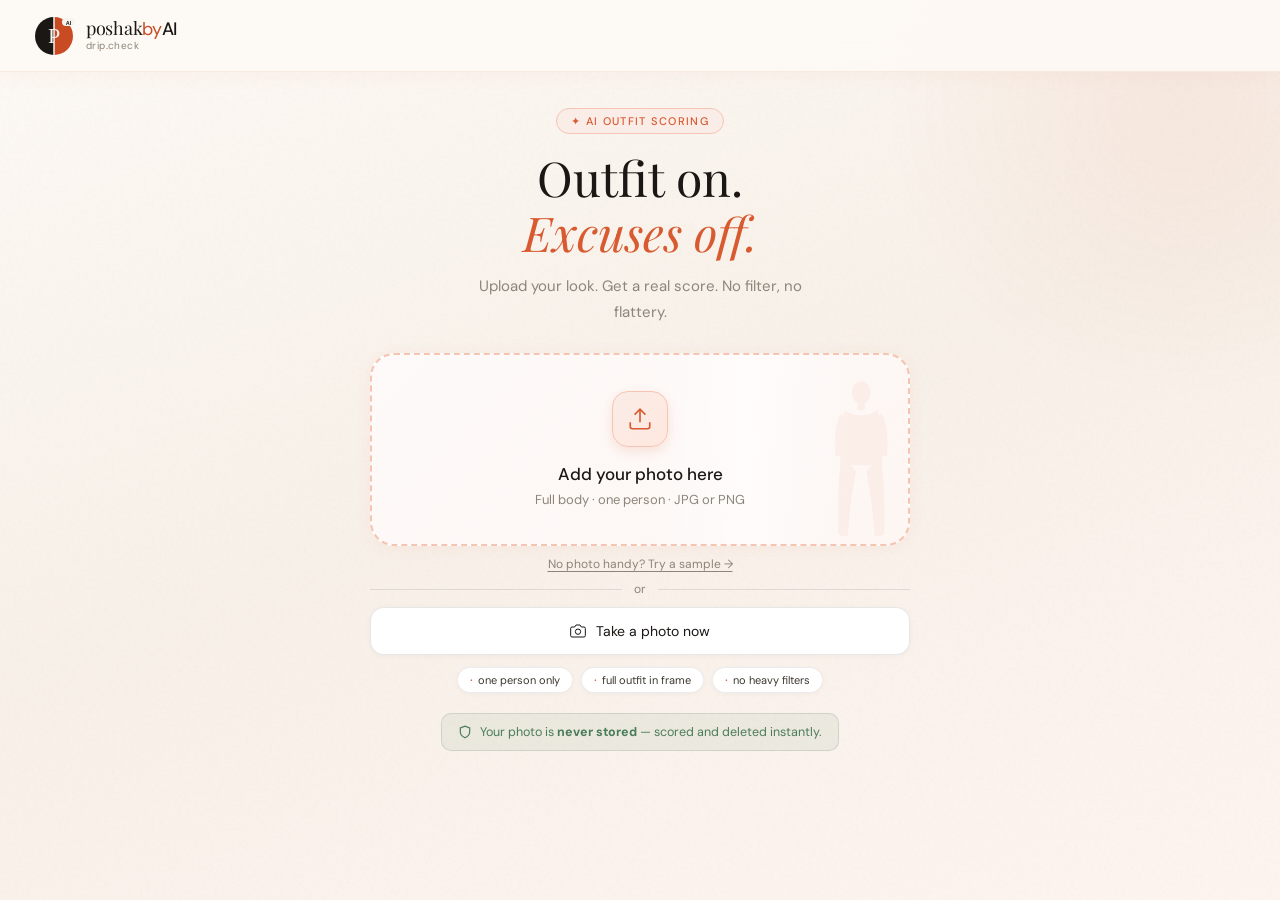
==== commit fafedd14: "fix: restore clean split-file index.html — remove leftover inline CSS/JS from merge conflict The mer" ====
--- a/index.html
+++ b/index.html
@@ -7,1068 +7,6 @@
 <link rel="preconnect" href="https://fonts.googleapis.com">
 <link href="https://fonts.googleapis.com/css2?family=Playfair+Display:wght@400;500&family=DM+Sans:wght@300;400;500&display=swap" rel="stylesheet">
 <link rel="stylesheet" href="styles.css">
-<style>
-  :root {
-    --coral: #D85A30;
-    --coral-light: #FAECE7;
-    --coral-mid: #F5C4B3;
-    --coral-dark: #993C1D;
-    --amber: #EF9F27;
-    --red: #E24B4A;
-    --ink: #1A1714;
-    --ink-soft: #3D3830;
-    --parchment: #F7F4EF;
-    --parchment-dark: #EDE9E1;
-    --muted: #8C8579;
-    --white: #FFFFFF;
-  }
-
-  * { box-sizing: border-box; margin: 0; padding: 0; }
-
-  body {
-    font-family: 'DM Sans', sans-serif;
-    background: linear-gradient(160deg, #FDF9F5 0%, #F7F0E8 50%, #FDF4EF 100%);
-    background-attachment: fixed;
-    color: var(--ink);
-    min-height: 100vh;
-    overflow-x: hidden;
-  }
-
-  /* ── GRAIN TEXTURE OVERLAY ── */
-  body::before {
-    content: '';
-    position: fixed;
-    inset: 0;
-    background-image: url("data:image/svg+xml,%3Csvg viewBox='0 0 256 256' xmlns='http://www.w3.org/2000/svg'%3E%3Cfilter id='noise'%3E%3CfeTurbulence type='fractalNoise' baseFrequency='0.9' numOctaves='4' stitchTiles='stitch'/%3E%3C/filter%3E%3Crect width='100%25' height='100%25' filter='url(%23noise)' opacity='0.04'/%3E%3C/svg%3E");
-    pointer-events: none;
-    z-index: 0;
-    opacity: 0.5;
-  }
-
-  /* ── DECORATIVE BLOBS ── */
-  body::after {
-    content: '';
-    position: fixed;
-    width: 600px; height: 600px;
-    border-radius: 50%;
-    background: radial-gradient(circle, rgba(216,90,48,0.07) 0%, transparent 70%);
-    top: -200px; right: -200px;
-    pointer-events: none;
-    z-index: 0;
-  }
-
-  /* ── LAYOUT ── */
-  .app { position: relative; z-index: 1; min-height: 100vh; display: flex; flex-direction: column; }
-
-  /* ── HEADER ── */
-  header {
-    padding: 0.85rem 2rem;
-    display: flex;
-    align-items: center;
-    justify-content: space-between;
-    border-bottom: 1px solid rgba(216,90,48,0.1);
-    background: rgba(253,249,245,0.92);
-    backdrop-filter: blur(12px);
-    position: sticky;
-    top: 0;
-    z-index: 100;
-    box-shadow: 0 1px 20px rgba(216,90,48,0.06);
-  }
-
-  .logo {
-    font-family: 'Playfair Display', serif;
-    font-size: 22px;
-    font-weight: 500;
-    color: var(--ink);
-    letter-spacing: -0.3px;
-  }
-  .logo span { color: var(--coral); }
-
-  .logo-tagline {
-    font-size: 11px;
-    color: var(--muted);
-    letter-spacing: 0.04em;
-    margin-top: 1px;
-    font-family: 'DM Sans', sans-serif;
-  }
-  .logo-dot { color: var(--coral); }
-
-  /* ── MAIN ── */
-  main { flex: 1; display: flex; flex-direction: column; align-items: center; padding: 0.75rem 1.5rem; }
-
-  /* ── SCREENS ── */
-  .screen { display: none; width: 100%; max-width: 540px; animation: fadeUp 0.4s ease; }
-  .screen.active { display: flex; flex-direction: column; align-items: center; }
-  @keyframes fadeUp { from { opacity: 0; transform: translateY(16px); } to { opacity: 1; transform: translateY(0); } }
-
-  /* ── HOME SCREEN ── */
-  .home-hero {
-    text-align: center;
-    margin-bottom: 1.25rem;
-    padding: 1.5rem 0 0.5rem;
-  }
-  .home-eyebrow {
-    display: inline-flex;
-    align-items: center;
-    gap: 6px;
-    font-size: 11px;
-    font-weight: 500;
-    letter-spacing: 0.12em;
-    text-transform: uppercase;
-    color: var(--coral);
-    background: var(--coral-light);
-    border: 1px solid var(--coral-mid);
-    border-radius: 20px;
-    padding: 5px 14px;
-    margin-bottom: 1rem;
-  }
-  .home-title {
-    font-family: 'Playfair Display', serif;
-    font-size: clamp(32px, 6vw, 48px);
-    font-weight: 400;
-    line-height: 1.15;
-    color: var(--ink);
-    margin-bottom: 0.75rem;
-  }
-  .home-title em { font-style: italic; color: var(--coral); }
-  .home-sub {
-    font-size: 15px;
-    color: var(--muted);
-    line-height: 1.75;
-    max-width: 360px;
-    margin: 0 auto;
-  }
-
-  /* ── UPLOAD ZONE ── */
-  .upload-zone {
-    width: 100%;
-    border: 2px dashed var(--coral-mid);
-    border-radius: 24px;
-    padding: 2.25rem 2rem;
-    text-align: center;
-    cursor: pointer;
-    background: linear-gradient(135deg, #fff 0%, #FDF6F3 100%);
-    transition: all 0.25s ease;
-    position: relative;
-    overflow: hidden;
-    box-shadow: 0 2px 16px rgba(216,90,48,0.06);
-  }
-  .upload-zone::before {
-    content: '';
-    position: absolute;
-    inset: 0;
-    background: linear-gradient(135deg, rgba(216,90,48,0.03), transparent);
-    pointer-events: none;
-  }
-  .upload-zone:hover {
-    border-color: var(--coral);
-    background: linear-gradient(135deg, #FEF4F0 0%, #FAECE7 100%);
-    transform: translateY(-2px);
-    box-shadow: 0 8px 28px rgba(216,90,48,0.12);
-  }
-  .upload-zone.drag-over {
-    border-color: var(--coral);
-    background: linear-gradient(135deg, #FEF4F0 0%, #FAECE7 100%);
-    transform: scale(1.01);
-  }
-
-  /* ── SHIMMER ── */
-  @keyframes shimmerSweep {
-    0%   { transform: translateX(-100%) skewX(-15deg); }
-    100% { transform: translateX(250%)  skewX(-15deg); }
-  }
-  .upload-zone .shimmer-bar {
-    position: absolute;
-    inset: 0;
-    overflow: hidden;
-    border-radius: 22px;
-    pointer-events: none;
-    z-index: 2;
-  }
-  .upload-zone .shimmer-bar::after {
-    content: '';
-    position: absolute;
-    top: 0; bottom: 0;
-    width: 40%;
-    background: linear-gradient(90deg, transparent, rgba(255,255,255,0.55), transparent);
-    animation: shimmerSweep 0.9s ease-in-out 0.4s 2;
-  }
-
-  /* ── SILHOUETTE ── */
-  .upload-silhouette {
-    position: absolute;
-    bottom: 0; right: 16px;
-    height: 88%;
-    opacity: 0.055;
-    pointer-events: none;
-    z-index: 1;
-  }
-
-  /* ── SAMPLE LINK ── */
-  .sample-link {
-    font-size: 12px;
-    color: var(--muted);
-    text-align: center;
-    margin-top: 0.6rem;
-    cursor: pointer;
-    background: none; border: none;
-    font-family: 'DM Sans', sans-serif;
-    text-decoration: underline;
-    text-underline-offset: 3px;
-    transition: color 0.15s;
-  }
-  .sample-link:hover { color: var(--coral); }
-
-  .upload-icon-wrap {
-    width: 56px;
-    height: 56px;
-    border-radius: 16px;
-    background: linear-gradient(135deg, var(--coral-light), #FFE8DF);
-    display: flex;
-    align-items: center;
-    justify-content: center;
-    margin: 0 auto 1rem;
-    border: 1px solid var(--coral-mid);
-    box-shadow: 0 4px 12px rgba(216,90,48,0.15);
-  }
-  .upload-icon-wrap svg { width: 26px; height: 26px; stroke: var(--coral); fill: none; stroke-width: 1.5; }
-
-  .upload-title { font-size: 17px; font-weight: 500; color: var(--ink); margin-bottom: 6px; }
-  .upload-sub { font-size: 13px; color: var(--muted); }
-
-  #fileInput { display: none; }
-
-  .divider {
-    display: flex; align-items: center; gap: 12px;
-    width: 100%; margin: 0.6rem 0;
-  }
-  .divider-line { flex: 1; height: 1px; background: rgba(26,23,20,0.1); }
-  .divider-text { font-size: 12px; color: var(--muted); }
-
-  .cam-btn {
-    width: 100%;
-    display: flex;
-    align-items: center;
-    justify-content: center;
-    gap: 10px;
-    padding: 14px;
-    border-radius: 14px;
-    border: 1.5px solid rgba(26,23,20,0.1);
-    background: var(--white);
-    color: var(--ink);
-    font-size: 14px;
-    font-family: 'DM Sans', sans-serif;
-    cursor: pointer;
-    transition: all 0.15s;
-    box-shadow: 0 1px 6px rgba(0,0,0,0.04);
-  }
-  .cam-btn:hover { background: var(--parchment-dark); border-color: var(--coral-mid); box-shadow: 0 4px 12px rgba(216,90,48,0.08); }
-  .cam-btn svg { width: 16px; height: 16px; stroke: currentColor; fill: none; stroke-width: 1.5; }
-
-  .rules-row {
-    display: flex; gap: 8px; flex-wrap: wrap; justify-content: center;
-    margin-top: 0.75rem;
-  }
-  .rule-pill {
-    font-size: 11px;
-    color: var(--ink-soft);
-    background: var(--white);
-    border: 1px solid rgba(26,23,20,0.08);
-    border-radius: 20px;
-    padding: 5px 12px;
-    box-shadow: 0 1px 4px rgba(0,0,0,0.04);
-    display: inline-flex;
-    align-items: center;
-    gap: 5px;
-  }
-  .rule-pill::before {
-    content: '·';
-    color: var(--coral);
-    font-size: 14px;
-    line-height: 1;
-  }
-
-  /* ── PREVIEW ── */
-  .preview-wrap {
-    width: 100%;
-    border-radius: 16px;
-    overflow: hidden;
-    position: relative;
-    margin-bottom: 1rem;
-    border: 1px solid rgba(26,23,20,0.08);
-    background: var(--parchment-dark);
-    max-height: 520px;
-  }
-  .preview-img {
-    width: 100%;
-    height: auto;
-    max-height: 520px;
-    object-fit: contain;
-    display: block;
-  }
-  .preview-overlay {
-    position: absolute;
-    bottom: 0; left: 0; right: 0;
-    padding: 1rem 1.25rem;
-    background: linear-gradient(transparent, rgba(26,23,20,0.7));
-    color: white;
-    font-size: 13px;
-  }
-
-  .analyze-btn {
-    width: 100%;
-    padding: 17px;
-    border-radius: 14px;
-    background: linear-gradient(135deg, #D85A30 0%, #C84B23 50%, #B03A18 100%);
-    color: #fff;
-    border: none;
-    font-size: 15px;
-    font-weight: 500;
-    font-family: 'DM Sans', sans-serif;
-    cursor: pointer;
-    transition: transform 0.15s, box-shadow 0.15s, filter 0.15s;
-    letter-spacing: 0.02em;
-    box-shadow: 0 4px 20px rgba(216,90,48,0.35);
-    position: relative;
-    overflow: hidden;
-  }
-  .analyze-btn::after {
-    content: '';
-    position: absolute;
-    inset: 0;
-    background: linear-gradient(to bottom, rgba(255,255,255,0.12), transparent);
-    pointer-events: none;
-  }
-  .analyze-btn:hover { transform: translateY(-1px); box-shadow: 0 8px 28px rgba(216,90,48,0.42); filter: brightness(1.05); }
-  .analyze-btn:active { transform: scale(0.98); box-shadow: 0 2px 10px rgba(216,90,48,0.3); }
-
-  .reupload-btn {
-    width: 100%;
-    padding: 13px;
-    border-radius: 12px;
-    background: transparent;
-    color: var(--muted);
-    border: 1.5px solid rgba(26,23,20,0.12);
-    font-size: 14px;
-    font-family: 'DM Sans', sans-serif;
-    cursor: pointer;
-    margin-top: 10px;
-    transition: background 0.15s;
-  }
-  .reupload-btn:hover { background: var(--parchment-dark); }
-
-  /* ── PROCESSING ── */
-  .processing-wrap { text-align: center; padding: 2rem 0; }
-  .spinner-wrap {
-    position: relative;
-    width: 88px; height: 88px;
-    margin: 0 auto 2rem;
-  }
-  .spinner-wrap::before {
-    content: '';
-    position: absolute;
-    inset: -12px;
-    border-radius: 50%;
-    background: radial-gradient(circle, rgba(216,90,48,0.08) 0%, transparent 70%);
-    animation: pulseRing 1.5s ease-in-out infinite;
-  }
-  @keyframes pulseRing {
-    0%, 100% { transform: scale(0.9); opacity: 0.4; }
-    50% { transform: scale(1.1); opacity: 1; }
-  }
-  .spinner {
-    width: 88px; height: 88px;
-    border-radius: 50%;
-    border: 2.5px solid var(--coral-mid);
-    border-top-color: var(--coral);
-    animation: spin 0.85s linear infinite;
-    margin: 0 auto 2rem;
-  }
-  @keyframes spin { to { transform: rotate(360deg); } }
-  .processing-title {
-    font-family: 'Playfair Display', serif;
-    font-size: 24px;
-    font-weight: 400;
-    color: var(--ink);
-    margin-bottom: 0.75rem;
-  }
-  .processing-sub { font-size: 14px; color: var(--muted); line-height: 1.7; }
-  .processing-steps {
-    display: flex; gap: 6px; justify-content: center;
-    margin-top: 2rem;
-  }
-  .step-dot {
-    width: 6px; height: 6px; border-radius: 50%;
-    background: var(--coral-mid);
-    transition: background 0.3s;
-  }
-  .step-dot.lit { background: var(--coral); }
-
-  /* ── RESULT ── */
-  .result-wrap { width: 100%; }
-
-  /* Top score hero */
-  .score-hero {
-    background: linear-gradient(145deg, #1A1714 0%, #2B1E18 60%, #1F1210 100%);
-    border-radius: 24px;
-    padding: 2.25rem 1.75rem 1.75rem;
-    margin-bottom: 0.75rem;
-    text-align: center;
-    position: relative;
-    overflow: hidden;
-    box-shadow: 0 8px 32px rgba(0,0,0,0.25), 0 2px 8px rgba(216,90,48,0.1);
-    border: 1px solid rgba(216,90,48,0.12);
-  }
-  .score-hero::before {
-    content: '';
-    position: absolute;
-    width: 280px; height: 280px;
-    border-radius: 50%;
-    background: radial-gradient(circle, rgba(216,90,48,0.18) 0%, transparent 70%);
-    top: -100px; right: -80px;
-    pointer-events: none;
-  }
-  .score-hero::after {
-    content: '';
-    position: absolute;
-    width: 180px; height: 180px;
-    border-radius: 50%;
-    background: radial-gradient(circle, rgba(239,159,39,0.08) 0%, transparent 70%);
-    bottom: -60px; left: -40px;
-    pointer-events: none;
-  }
-  .score-sub-label {
-    font-size: 10px;
-    letter-spacing: 0.14em;
-    text-transform: uppercase;
-    color: rgba(140,133,121,0.8);
-    margin-bottom: 0.75rem;
-    display: inline-flex;
-    align-items: center;
-    gap: 6px;
-  }
-  .score-sub-label::before, .score-sub-label::after {
-    content: '';
-    display: inline-block;
-    width: 20px; height: 1px;
-    background: rgba(140,133,121,0.35);
-  }
-  .score-number {
-    font-family: 'Playfair Display', serif;
-    font-size: 96px;
-    font-weight: 400;
-    line-height: 1;
-    color: var(--coral);
-    transition: color 0.3s;
-    text-shadow: 0 0 40px rgba(216,90,48,0.25);
-  }
-  .score-label {
-    font-size: 17px;
-    font-weight: 400;
-    color: var(--parchment);
-    margin-top: 8px;
-    opacity: 0;
-    transition: opacity 0.4s;
-    font-style: italic;
-    font-family: 'Playfair Display', serif;
-    letter-spacing: 0.01em;
-    line-height: 1.3;
-    padding: 0 1rem;
-  }
-  .share-btn {
-    margin-top: 1.25rem;
-    display: inline-block;
-    font-size: 12px;
-    padding: 7px 20px;
-    border-radius: 20px;
-    border: 1px solid rgba(247,244,239,0.2);
-    background: transparent;
-    color: var(--muted);
-    cursor: pointer;
-    font-family: 'DM Sans', sans-serif;
-    opacity: 0;
-    transition: opacity 0.4s, background 0.15s;
-  }
-  .share-btn.visible { opacity: 1; }
-  .share-btn:hover { background: rgba(247,244,239,0.08); }
-
-  /* Dimension list */
-  .dim-list {
-    background: var(--white);
-    border-radius: 20px;
-    border: 1px solid rgba(26,23,20,0.07);
-    overflow: hidden;
-    margin-bottom: 0.75rem;
-    padding: 0.25rem 0;
-    box-shadow: 0 2px 16px rgba(0,0,0,0.04);
-  }
-  .dim-item {
-    border-bottom: 1px solid rgba(26,23,20,0.05);
-    opacity: 0;
-    transform: translateY(6px);
-    transition: opacity 0.35s, transform 0.35s;
-  }
-  .dim-item:last-child { border-bottom: none; }
-  .dim-item.visible { opacity: 1; transform: translateY(0); }
-
-  .dim-header {
-    padding: 0.85rem 1.5rem;
-    cursor: pointer;
-    user-select: none;
-  }
-  .dim-header:hover { background: var(--parchment); }
-  .dim-row-top {
-    display: flex;
-    align-items: center;
-    justify-content: space-between;
-    margin-bottom: 8px;
-  }
-  .dim-name-wrap { display: flex; align-items: center; gap: 8px; }
-  .dim-name { font-size: 13px; color: var(--ink-soft); font-weight: 400; }
-  .dim-chevron {
-    width: 16px; height: 16px;
-    stroke: var(--coral); fill: none; stroke-width: 2.5;
-    transition: transform 0.25s;
-    flex-shrink: 0;
-  }
-  .dim-item.open .dim-chevron { transform: rotate(180deg); }
-
-  /* Tap hint shown below bar, hidden when open */
-  .dim-tap-hint {
-    display: flex;
-    align-items: center;
-    gap: 4px;
-    margin-top: 7px;
-    font-size: 11px;
-    color: var(--coral);
-    font-weight: 500;
-    letter-spacing: 0.02em;
-    opacity: 0;
-    transition: opacity 0.4s;
-  }
-  .dim-tap-hint svg { width: 11px; height: 11px; stroke: var(--coral); fill: none; stroke-width: 2.5; flex-shrink: 0; }
-  .dim-item.visible .dim-tap-hint { opacity: 1; }
-  .dim-item.open .dim-tap-hint { display: none; }
-
-  .dim-score-label {
-    font-size: 13px;
-    font-weight: 500;
-    color: var(--coral);
-    transition: color 0.3s;
-    min-width: 44px;
-    text-align: right;
-    flex-shrink: 0;
-  }
-  .dim-score-label.amber { color: #854F0B; }
-  .dim-score-label.red { color: #A32D2D; }
-
-  .dim-track {
-    width: 100%;
-    height: 7px;
-    background: var(--parchment-dark);
-    border-radius: 4px;
-    overflow: hidden;
-  }
-  .dim-bar {
-    height: 100%;
-    border-radius: 4px;
-    width: 0%;
-    background: linear-gradient(90deg, #D85A30, #E8744A);
-    transition: background 0.3s;
-    box-shadow: 0 0 6px rgba(216,90,48,0.3);
-  }
-  .dim-bar.amber { background: linear-gradient(90deg, #C17A0F, #EF9F27); box-shadow: 0 0 6px rgba(239,159,39,0.3); }
-  .dim-bar.red { background: linear-gradient(90deg, #A32D2D, #E24B4A); box-shadow: 0 0 6px rgba(226,75,74,0.3); }
-
-  @keyframes pulse-glow {
-    0%, 100% { box-shadow: 0 0 0 0 rgba(226,75,74,0.0), inset 0 0 0 1.5px rgba(226,75,74,0.3); }
-    50% { box-shadow: 0 0 12px 3px rgba(226,75,74,0.2), inset 0 0 0 1.5px rgba(226,75,74,0.7); }
-  }
-  .dim-item.lowest-score {
-    border-radius: 10px;
-    animation: pulse-glow 2s ease-in-out infinite;
-  }
-  .dim-item.lowest-score .dim-name::after {
-    content: 'FOCUS HERE';
-    display: inline-block;
-    margin-left: 8px;
-    font-size: 9px;
-    font-weight: 700;
-    letter-spacing: 0.06em;
-    color: #E24B4A;
-    background: rgba(226,75,74,0.1);
-    border: 1px solid rgba(226,75,74,0.3);
-    border-radius: 4px;
-    padding: 1px 5px;
-    vertical-align: middle;
-  }
-
-  /* Dropdown tip */
-  .dim-dropdown {
-    max-height: 0;
-    overflow: hidden;
-    transition: max-height 0.35s ease, padding 0.35s ease;
-    padding: 0 1.5rem;
-    background: var(--parchment);
-    border-top: 0px solid rgba(26,23,20,0.05);
-  }
-  .dim-item.open .dim-dropdown {
-    max-height: 300px;
-    padding: 0.9rem 1.5rem;
-    border-top-width: 1px;
-  }
-  .dim-tip-label {
-    font-size: 10px;
-    letter-spacing: 0.1em;
-    text-transform: uppercase;
-    color: var(--coral);
-    font-weight: 500;
-    margin-bottom: 6px;
-  }
-  .dim-tip-text {
-    font-size: 13px;
-    color: var(--ink-soft);
-    line-height: 1.65;
-  }
-  .dim-tip-text strong { font-weight: 500; color: var(--ink); }
-
-  /* ── FEEDBACK SECTION ── */
-  .feedback-section {
-    width: 100%;
-    opacity: 0;
-    transform: translateY(14px);
-    transition: opacity 0.5s, transform 0.5s;
-    margin-bottom: 1rem;
-  }
-  .feedback-section.visible { opacity: 1; transform: translateY(0); }
-
-  /* VIBE — single punchy line, large type */
-  .vibe-block {
-    background: var(--ink);
-    border-radius: 20px;
-    padding: 1.5rem 1.75rem;
-    margin-bottom: 0.75rem;
-    position: relative;
-    overflow: hidden;
-    display: flex;
-    align-items: center;
-    gap: 1rem;
-  }
-  .vibe-block::after {
-    content: '';
-    position: absolute;
-    width: 120px; height: 120px;
-    border-radius: 50%;
-    background: var(--coral);
-    opacity: 0.07;
-    bottom: -40px; right: -30px;
-  }
-  .vibe-icon {
-    font-size: 28px;
-    flex-shrink: 0;
-    line-height: 1;
-  }
-  .vibe-right { flex: 1; }
-  .vibe-tag {
-    font-size: 10px;
-    letter-spacing: 0.14em;
-    text-transform: uppercase;
-    color: var(--coral);
-    font-weight: 500;
-    margin-bottom: 4px;
-  }
-  .vibe-quote {
-    font-family: 'Playfair Display', serif;
-    font-size: 17px;
-    font-weight: 400;
-    font-style: italic;
-    color: var(--parchment);
-    line-height: 1.4;
-  }
-  .vibe-block.amber { background: #1F1608; }
-  .vibe-block.amber .vibe-quote { color: #FAEEDA; }
-  .vibe-block.amber .vibe-tag { color: var(--amber); }
-
-  /* WORKING — compact chip list */
-  .working-block {
-    background: linear-gradient(135deg, #F5FBF0 0%, #EDF7E4 100%);
-    border-radius: 16px;
-    border: 1px solid rgba(99,153,34,0.15);
-    padding: 1.1rem 1.25rem;
-    margin-bottom: 0.75rem;
-    box-shadow: 0 2px 10px rgba(99,153,34,0.06);
-  }
-  .working-top {
-    display: flex;
-    align-items: center;
-    gap: 8px;
-    margin-bottom: 0.6rem;
-  }
-  .working-dot {
-    width: 8px; height: 8px;
-    border-radius: 50%;
-    background: #639922;
-    flex-shrink: 0;
-  }
-  .working-label {
-    font-size: 10px;
-    letter-spacing: 0.1em;
-    text-transform: uppercase;
-    color: #3B6D11;
-    font-weight: 500;
-  }
-  .working-text {
-    font-size: 14px;
-    color: var(--ink-soft);
-    line-height: 1.55;
-    font-weight: 400;
-  }
-
-  /* NUDGE — coral strip, tight */
-  .nudge-block {
-    background: var(--coral-light);
-    border-radius: 16px;
-    border: 1px solid var(--coral-mid);
-    padding: 1.1rem 1.25rem;
-    display: flex;
-    align-items: flex-start;
-    gap: 12px;
-  }
-  .nudge-arrow {
-    font-size: 18px;
-    flex-shrink: 0;
-    margin-top: 1px;
-  }
-  .nudge-inner-text {}
-  .nudge-label {
-    font-size: 10px;
-    letter-spacing: 0.1em;
-    text-transform: uppercase;
-    color: var(--coral-dark);
-    font-weight: 500;
-    margin-bottom: 3px;
-  }
-  .nudge-text {
-    font-size: 14px;
-    color: #4A1B0C;
-    line-height: 1.55;
-  }
-
-  .action-row { margin-top: 1.5rem; }
-  .action-primary {
-    width: 100%; padding: 16px;
-    border-radius: 12px;
-    background: linear-gradient(135deg, #D85A30 0%, #C84B23 100%);
-    color: #fff;
-    border: none; font-size: 14px; font-weight: 500;
-    font-family: 'DM Sans', sans-serif;
-    cursor: pointer;
-    transition: filter 0.15s, transform 0.1s, box-shadow 0.15s;
-    box-shadow: 0 3px 14px rgba(216,90,48,0.3);
-  }
-  .action-primary:hover { filter: brightness(1.07); box-shadow: 0 5px 20px rgba(216,90,48,0.4); }
-  .action-primary:active { transform: scale(0.98); }
-  .action-sec {
-    flex: 1; padding: 14px;
-    border-radius: 12px;
-    background: transparent; color: var(--ink);
-    border: 1.5px solid rgba(26,23,20,0.15);
-    font-size: 14px; font-family: 'DM Sans', sans-serif;
-    cursor: pointer; transition: background 0.15s;
-  }
-  .action-sec:hover { background: var(--parchment-dark); }
-
-  /* ── ERROR ── */
-  .error-wrap { text-align: center; max-width: 380px; }
-  .error-icon {
-    width: 72px; height: 72px; border-radius: 50%;
-    background: var(--coral-light); border: 1px solid var(--coral-mid);
-    margin: 0 auto 1.5rem;
-    display: flex; align-items: center; justify-content: center;
-  }
-  .error-icon svg { width: 28px; height: 28px; stroke: var(--coral); fill: none; stroke-width: 1.5; }
-  .error-title {
-    font-family: 'Playfair Display', serif;
-    font-size: 22px; font-weight: 400;
-    color: var(--ink); margin-bottom: 0.75rem;
-  }
-  .error-sub { font-size: 14px; color: var(--muted); line-height: 1.7; margin-bottom: 1.5rem; }
-  .error-rules { text-align: left; margin-bottom: 1.5rem; display: flex; flex-direction: column; gap: 10px; }
-  .error-rule { display: flex; align-items: center; gap: 10px; font-size: 13px; color: var(--ink-soft); }
-  .rule-dot-sm { width: 5px; height: 5px; border-radius: 50%; background: var(--coral); flex-shrink: 0; }
-  .retry-btn {
-    padding: 14px 40px; border-radius: 12px;
-    background: linear-gradient(135deg, #D85A30 0%, #C84B23 100%);
-    color: #fff;
-    border: none; font-size: 14px; font-weight: 500;
-    font-family: 'DM Sans', sans-serif; cursor: pointer;
-    transition: filter 0.15s, box-shadow 0.15s;
-    box-shadow: 0 3px 14px rgba(216,90,48,0.3);
-  }
-  .retry-btn:hover { filter: brightness(1.07); box-shadow: 0 5px 20px rgba(216,90,48,0.4); }
-
-  /* score color states */
-  /* ── FEEDBACK SCREEN ── */
-  .feedback-wrap { width: 100%; max-width: 540px; }
-  .fb-screen-title {
-    font-family: 'Playfair Display', serif;
-    font-size: 26px; font-weight: 400;
-    color: var(--ink); margin-bottom: 4px;
-  }
-  .fb-screen-sub { font-size: 14px; color: var(--muted); margin-bottom: 2rem; line-height: 1.5; }
-
-  .fb-section { margin-bottom: 1.75rem; }
-  .fb-section-label {
-    font-size: 11px; letter-spacing: 0.1em;
-    text-transform: uppercase; font-weight: 500;
-    color: var(--ink); margin-bottom: 0.75rem;
-  }
-
-  /* Emoji rating row */
-  .emoji-row { display: flex; gap: 10px; }
-  .emoji-btn {
-    flex: 1; aspect-ratio: 1;
-    border-radius: 16px;
-    border: 1.5px solid rgba(26,23,20,0.1);
-    background: var(--white);
-    font-size: 22px; cursor: pointer;
-    display: flex; align-items: center; justify-content: center;
-    transition: border-color 0.15s, background 0.15s, transform 0.1s;
-    line-height: 1;
-  }
-  .emoji-btn:hover { background: var(--parchment-dark); transform: scale(1.05); }
-  .emoji-btn.selected { border-color: var(--coral); background: var(--coral-light); transform: scale(1.08); }
-
-  /* Chip grid */
-  .chip-grid { display: flex; flex-wrap: wrap; gap: 8px; }
-  .chip {
-    font-size: 13px; color: var(--ink-soft);
-    background: var(--white);
-    border: 1.5px solid rgba(26,23,20,0.1);
-    border-radius: 20px; padding: 7px 16px;
-    cursor: pointer;
-    transition: border-color 0.15s, background 0.15s, color 0.15s;
-  }
-  .chip:hover { background: var(--parchment-dark); }
-  .chip.selected { border-color: var(--coral); background: var(--coral-light); color: var(--coral-dark); }
-
-  /* Text area */
-  .fb-textarea {
-    width: 100%; min-height: 90px;
-    border-radius: 12px;
-    border: 1.5px solid rgba(26,23,20,0.1);
-    background: var(--white);
-    font-family: 'DM Sans', sans-serif;
-    font-size: 14px; color: var(--ink);
-    padding: 12px 14px; resize: none;
-    outline: none; line-height: 1.6;
-    transition: border-color 0.15s;
-  }
-  .fb-textarea:focus { border-color: var(--coral); }
-  .fb-textarea::placeholder { color: var(--muted); }
-
-  .fb-submit {
-    width: 100%; padding: 16px;
-    border-radius: 12px;
-    background: linear-gradient(135deg, #D85A30 0%, #C84B23 100%);
-    color: #fff;
-    border: none; font-size: 15px; font-weight: 500;
-    font-family: 'DM Sans', sans-serif;
-    cursor: pointer;
-    transition: filter 0.15s, box-shadow 0.15s;
-    margin-top: 0.25rem;
-    box-shadow: 0 3px 14px rgba(216,90,48,0.3);
-  }
-  .fb-submit:hover { filter: brightness(1.07); box-shadow: 0 5px 20px rgba(216,90,48,0.4); }
-  .fb-skip {
-    width: 100%; padding: 12px;
-    background: transparent; color: var(--muted);
-    border: none; font-size: 14px;
-    font-family: 'DM Sans', sans-serif;
-    cursor: pointer; margin-top: 8px;
-    transition: color 0.15s;
-  }
-  .fb-skip:hover { color: var(--ink); }
-
-  /* ── NEW LOOK MODAL ── */
-  .newlook-overlay {
-    display: none; position: fixed; inset: 0;
-    background: rgba(26,23,20,0.75);
-    z-index: 300; align-items: flex-end; justify-content: center;
-    backdrop-filter: blur(4px);
-  }
-  .newlook-overlay.open { display: flex; }
-  .newlook-sheet {
-    background: var(--parchment);
-    border-radius: 24px 24px 0 0;
-    padding: 1.5rem 1.5rem 2.5rem;
-    width: 100%; max-width: 540px;
-    animation: slideUp 0.3s ease;
-  }
-  @keyframes slideUp { from { transform: translateY(60px); opacity: 0; } to { transform: translateY(0); opacity: 1; } }
-
-  .newlook-handle {
-    width: 36px; height: 4px; border-radius: 2px;
-    background: rgba(26,23,20,0.15);
-    margin: 0 auto 1.25rem;
-  }
-  .newlook-label {
-    font-size: 10px; letter-spacing: 0.12em; text-transform: uppercase;
-    color: var(--coral); font-weight: 500; margin-bottom: 4px;
-  }
-  .newlook-title {
-    font-family: 'Playfair Display', serif;
-    font-size: 20px; font-weight: 400; color: var(--ink);
-    margin-bottom: 1rem; line-height: 1.3;
-  }
-  .newlook-img-wrap {
-    width: 100%; border-radius: 16px; overflow: hidden;
-    background: var(--parchment-dark);
-    min-height: 300px;
-    display: flex; align-items: center; justify-content: center;
-    position: relative; margin-bottom: 1rem;
-  }
-  .newlook-img-wrap img {
-    width: 100%; display: block; border-radius: 16px;
-  }
-  .newlook-loading {
-    display: flex; flex-direction: column;
-    align-items: center; gap: 12px;
-    padding: 3rem 0;
-  }
-  .newlook-spinner {
-    width: 36px; height: 36px; border-radius: 50%;
-    border: 2px solid var(--coral-mid);
-    border-top-color: var(--coral);
-    animation: spin 0.85s linear infinite;
-  }
-  .newlook-loading-text { font-size: 13px; color: var(--muted); }
-  .newlook-disclaimer {
-    font-size: 11px; color: var(--muted); text-align: center;
-    line-height: 1.5; margin-bottom: 1rem;
-  }
-  .newlook-close {
-    width: 100%; padding: 13px; border-radius: 12px;
-    background: transparent; color: var(--muted);
-    border: 1.5px solid rgba(26,23,20,0.12);
-    font-size: 14px; font-family: 'DM Sans', sans-serif;
-    cursor: pointer; transition: background 0.15s;
-  }
-  .newlook-close:hover { background: var(--parchment-dark); }
-
-  /* See new look button on nudge card */
-  .newlook-btn {
-    display: inline-flex; align-items: center; gap: 6px;
-    margin-top: 10px;
-    font-size: 12px; font-weight: 500;
-    color: var(--coral-dark);
-    background: transparent; border: none;
-    cursor: pointer; padding: 0;
-    font-family: 'DM Sans', sans-serif;
-    text-decoration: underline; text-underline-offset: 3px;
-    transition: opacity 0.15s;
-  }
-  .newlook-btn:hover { opacity: 0.7; }
-
-  /* Try-on button inside dim tip dropdowns */
-  .tryon-btn {
-    display: inline-flex; align-items: center; gap: 5px;
-    margin-top: 10px;
-    font-size: 11px; font-weight: 500;
-    color: var(--coral-dark);
-    background: var(--coral-light); border: 1px solid var(--coral-mid);
-    border-radius: 20px; padding: 5px 12px;
-    cursor: pointer;
-    font-family: 'DM Sans', sans-serif;
-    transition: background 0.15s, opacity 0.15s;
-    letter-spacing: 0.01em;
-  }
-  .tryon-btn:hover { background: var(--coral-mid); }
-
-  /* Thank you state */
-  .thankyou-wrap { text-align: center; padding: 2rem 0; }
-  .thankyou-icon { font-size: 48px; margin-bottom: 1rem; }
-  .thankyou-title {
-    font-family: 'Playfair Display', serif;
-    font-size: 24px; font-weight: 400; color: var(--ink);
-    margin-bottom: 0.5rem;
-  }
-  .thankyou-sub { font-size: 14px; color: var(--muted); margin-bottom: 2rem; line-height: 1.6; }
-
-  /* ── SCORE GRADE BADGE ── */
-  .score-grade {
-    display: inline-flex;
-    align-items: center;
-    gap: 5px;
-    font-size: 10px;
-    font-weight: 700;
-    letter-spacing: 0.14em;
-    text-transform: uppercase;
-    padding: 5px 14px;
-    border-radius: 20px;
-    margin-top: 8px;
-    border: 1px solid;
-    opacity: 0;
-    transition: opacity 0.4s;
-  }
-  .score-grade.visible { opacity: 1; }
-  .score-grade.fire   { color: #FF7B52; background: rgba(216,90,48,0.15); border-color: rgba(216,90,48,0.3); }
-  .score-grade.solid  { color: #C9933A; background: rgba(239,159,39,0.12); border-color: rgba(239,159,39,0.3); }
-  .score-grade.decent { color: rgba(247,244,239,0.65); background: rgba(247,244,239,0.06); border-color: rgba(247,244,239,0.15); }
-  .score-grade.low    { color: #E07070; background: rgba(226,75,74,0.1); border-color: rgba(226,75,74,0.25); }
-
-  /* ── CONFETTI ── */
-  @keyframes confettiFall {
-    0%   { transform: translateY(-20px) rotate(0deg); opacity: 1; }
-    80%  { opacity: 1; }
-    100% { transform: translateY(110vh) rotate(720deg); opacity: 0; }
-  }
-
-  /* ── HISTORY ── */
-  .history-section { width: 100%; margin-bottom: 1.1rem; }
-  .history-label {
-    font-size: 10px;
-    letter-spacing: 0.1em;
-    text-transform: uppercase;
-    color: var(--muted);
-    font-weight: 500;
-    margin-bottom: 0.6rem;
-  }
-  .history-scroll {
-    display: flex;
-    gap: 10px;
-    overflow-x: auto;
-    padding-bottom: 4px;
-    scrollbar-width: none;
-  }
-  .history-scroll::-webkit-scrollbar { display: none; }
-  .history-card {
-    flex-shrink: 0;
-    width: 72px;
-    cursor: default;
-  }
-  .history-thumb {
-    width: 72px; height: 72px;
-    border-radius: 10px;
-    overflow: hidden;
-    background: var(--parchment-dark);
-    border: 1px solid rgba(26,23,20,0.07);
-  }
-  .history-thumb img { width: 100%; height: 100%; object-fit: cover; display: block; }
-  .history-hscore {
-    font-size: 13px;
-    font-weight: 500;
-    color: var(--coral);
-    text-align: center;
-    margin-top: 4px;
-  }
-  .history-time {
-    font-size: 9px;
-    color: var(--muted);
-    text-align: center;
-    margin-top: 1px;
-  }
-</style>
 </head>
 <body>
 <div class="app">
@@ -1106,11 +44,6 @@
         <div class="home-eyebrow">✦ AI outfit scoring</div>
         <h1 class="home-title">Outfit on.<br><em>Excuses off.</em></h1>
         <p class="home-sub">Upload your look. Get a real score. No filter, no flattery.</p>
-      </div>
-
-      <div class="history-section" id="historySec" style="display:none;">
-        <div class="history-label">Recent scores</div>
-        <div class="history-scroll" id="historyScroll"></div>
       </div>
 
       <div class="upload-zone" id="uploadZone">
@@ -1139,7 +72,7 @@
           <svg viewBox="0 0 24 24"><path d="M21 15v4a2 2 0 01-2 2H5a2 2 0 01-2-2v-4M17 8l-5-5-5 5M12 3v12"/></svg>
         </div>
         <div class="upload-title" style="position:relative;z-index:2;">Add your photo here</div>
-        <div class="upload-sub" style="position:relative;z-index:2;">Full body · one person · JPG, PNG or WebP</div>
+        <div class="upload-sub" style="position:relative;z-index:2;">Full body · one person · JPG or PNG</div>
       </div>
       <button class="sample-link" onclick="loadSamplePhoto()">No photo handy? Try a sample →</button>
 
@@ -1215,7 +148,6 @@
             <div style="font-family:'DM Sans',sans-serif;font-size:22px;font-weight:300;color:rgba(247,244,239,0.4);padding-bottom:14px;letter-spacing:0;">/10</div>
           </div>
           <div class="score-label" id="scoreLabel">—</div>
-          <div><div class="score-grade" id="scoreGrade"></div></div>
           <div><button class="share-btn" id="shareBtn" onclick="shareScore()">Share my score</button></div>
         </div>
 
@@ -1431,6 +363,7 @@
   </div>
 </div>
 
+
 <!-- ACCESSORY TRY-ON MODAL -->
 <div class="newlook-overlay" id="accessoryOverlay" onclick="closeAccessoryOverlay(event)">
   <div class="newlook-sheet">
@@ -1445,895 +378,5 @@
 
 <script src="config.js"></script>
 <script src="app.js"></script>
-<script>
-// ── Replace this with your Cloudflare Worker URL after deploying ──
-const WORKER_URL = 'https://poshak-ai.chabianand31.workers.dev';
-
-// ── Analytics ──
-const _UID_KEY = 'poshak_uid';
-function _getUID() {
-  let uid = localStorage.getItem(_UID_KEY);
-  if (!uid) { uid = crypto.randomUUID(); localStorage.setItem(_UID_KEY, uid); }
-  return uid;
-}
-function track(event) {
-  try {
-    fetch(WORKER_URL + '/track', {
-      method: 'POST',
-      headers: { 'Content-Type': 'application/json' },
-      body: JSON.stringify({ uid: _getUID(), event })
-    }).catch(() => {});
-  } catch (_) {}
-}
-track('visit');
-
-// ── History ──
-const HISTORY_KEY = 'poshak_history';
-function getHistory() {
-  try { return JSON.parse(localStorage.getItem(HISTORY_KEY)) || []; } catch { return []; }
-}
-function saveToHistory(entry) {
-  const hist = getHistory();
-  hist.unshift(entry);
-  localStorage.setItem(HISTORY_KEY, JSON.stringify(hist.slice(0, 5)));
-}
-function timeAgo(ts) {
-  const s = Math.floor((Date.now() - ts) / 1000);
-  if (s < 60) return 'just now';
-  if (s < 3600) return Math.floor(s / 60) + 'm ago';
-  if (s < 86400) return Math.floor(s / 3600) + 'h ago';
-  return Math.floor(s / 86400) + 'd ago';
-}
-function renderHistory() {
-  const hist = getHistory();
-  const sec = document.getElementById('historySec');
-  const scroll = document.getElementById('historyScroll');
-  if (!hist.length) { sec.style.display = 'none'; return; }
-  sec.style.display = 'block';
-  scroll.innerHTML = hist.map(e => `
-    <div class="history-card">
-      <div class="history-thumb"><img src="${e.thumb}" alt=""></div>
-      <div class="history-hscore">${e.score.toFixed(1)}</div>
-      <div class="history-time">${timeAgo(e.ts)}</div>
-    </div>`).join('');
-}
-renderHistory();
-
-// ── Confetti ──
-function launchConfetti() {
-  const colors = ['#D85A30','#EF9F27','#F7F4EF','#C84B23','#FAECE7','#E8744A'];
-  for (let i = 0; i < 70; i++) {
-    const el = document.createElement('div');
-    const size = Math.random() * 7 + 4;
-    el.style.cssText = [
-      'position:fixed', 'pointer-events:none', 'z-index:9999',
-      `left:${Math.random() * 100}vw`,
-      `top:-20px`,
-      `width:${size}px`, `height:${size * (Math.random() > 0.5 ? 1 : 2.5)}px`,
-      `border-radius:${Math.random() > 0.5 ? '50%' : '2px'}`,
-      `background:${colors[Math.floor(Math.random() * colors.length)]}`,
-      `animation:confettiFall ${1.8 + Math.random() * 2.2}s ${Math.random() * 1}s linear forwards`
-    ].join(';');
-    document.body.appendChild(el);
-    el.addEventListener('animationend', () => el.remove());
-  }
-}
-
-let currentImageBase64 = null;
-let currentMediaType = 'image/jpeg';
-
-function getMediaType(file) {
-  if (file.type && file.type.startsWith('image/')) return file.type;
-  const ext = file.name.split('.').pop().toLowerCase();
-  const map = {
-    jpg: 'image/jpeg', jpeg: 'image/jpeg',
-    png: 'image/png', gif: 'image/gif',
-    webp: 'image/webp', bmp: 'image/bmp',
-    tiff: 'image/tiff', tif: 'image/tiff',
-    heic: 'image/heic', heif: 'image/heif',
-    avif: 'image/avif'
-  };
-  return map[ext] || 'image/jpeg';
-}
-
-const SYSTEM_PROMPT = `You are drip.check — a NIFT-trained fashion designer with pro-level knowledge of garment construction, colour theory, and Indian style. You love fashion deeply and genuinely want people to dress better. Score outfit photos on 4 dimensions.
-
-SCORING RUBRIC (each out of 25, total out of 100):
-1. colour_harmony — Colour Matching (0-25): Do the colours work together? Covers: colour palette, tone harmony, clashing colours, monochrome done right. Tips: suggest colour pairings, palette changes.
-2. outfit_cohesion — How Well It Goes Together (0-25): Do the pieces belong in the same outfit? Covers: style mixing (formal/casual clash), occasion mismatch, whether pieces share a clear vibe. Tips: suggest swapping pieces to match the vibe.
-3. intentionality — Effort & Finishing (0-25): Does the look feel intentional and complete? Covers: accessories (shoes, bags, jewellery, belts, watches), grooming visible in photo, whether the outfit looks polished or thrown together. Tips: suggest specific accessories, shoe changes, finishing touches. SHOES ALWAYS GO HERE.
-4. silhouette — Fit & Shape (0-25): Is the fit right on the body? Covers: too baggy, too tight, proportions (cropped top with wide pants etc), whether the silhouette flatters. Tips: suggest fit adjustments or proportion fixes. Do NOT mention shoes here.
-
-GARMENT IDENTIFICATION — do this first before writing anything:
-- Identify the exact garment type correctly. These are NOT interchangeable:
-  - Saree: draped fabric worn with blouse and petticoat
-  - Kurta / Kurti: stitched top garment, worn with pants/salwar/leggings
-  - Salwar Kameez: kurta + salwar (loose pants) set
-  - Co-ord set: matching top + bottom in same fabric/print
-  - Lehenga: flared skirt + blouse + optional dupatta
-  - Sherwani: formal men's coat-like garment
-  - Blazer / Jacket: Western outerwear
-- Use the SAME garment name consistently across label, vibe_line, whats_working, and tips. Do not call it a saree in the label and a kurta in the verdict.
-
-STRICT RULES:
-- Score ONLY if exactly one person is visible with outfit clearly shown
-- If no clear outfit, multiple people, or non-fashion image: set "scoreable": false
-- Nudge ONLY if total < 80. One nudge max.
-- Score >= 80: NO nudge at all.
-- Tone: warm, knowledgeable, genuinely encouraging with a light touch of Indian wit. Like a brilliant NIFT senior who actually wants you to dress well.
-- Be vigilant about accessories — they matter to the score.
-
-SCORING CALIBRATION — this is critical:
-- Be honest, not harsh. But do not inflate scores to be nice.
-- A plain white tee and jeans with no thought = 4-5. Not 7.
-- An average everyday outfit with no clear intention = 5-6.
-- A well put-together outfit with clear colour story and fit = 7-7.5.
-- A genuinely great outfit — intentional, on-trend, well-fitted = 8-8.5.
-- Reserve 9-10 for truly exceptional, editorial-level looks.
-- Most real-world outfits should score between 4.5 and 7. That is the honest range.
-- Do NOT round up to make someone feel good. A 5 is a 5.
-- Missing accessories, clashing colours, poor fit = deduct properly. Do not be shy.
-
-RESPONSE LENGTH — THIS IS CRITICAL:
-- label: MAX 6 words. A clever, warm, Instagram-worthy one-liner specific to THIS outfit — written like a NIFT designer who has seen a thousand outfits and finds this one genuinely interesting. Funny without being mean. Use the outfit details — colours, specific items, vibe. The ENERGY to aim for (don't copy these): "the kurta knows what it's doing", "one belt away from iconic", "colour story? still in chapter one", "the fit is filing a complaint", "dupatta doing all the heavy lifting". No hashtags. No full stops.
-- vibe_line: MAX 10 words. One warm, punchy sentence — the kind a NIFT professor would say while nodding at your look. No full stops needed.
-- whats_working: MAX 15 words. One specific sentence. Call out exactly what element is landing well and why — like a design crit that makes someone feel proud.
-- nudge: MAX 15 words. One specific, actionable fix. Phrase it like a helpful correction from a mentor, not a put-down. Make it immediately doable.
-
-TONE RULES:
-- Gender neutral always. No "girl", "queen", "king" — just speak to the person.
-- Indian English — warm, direct, a little playful. Like a stylish NIFT senior giving honest feedback over chai.
-- Indian humour is allowed and encouraged — warm wordplay, light cultural references (Bollywood, cricket, wedding season, etc.), self-aware wit. NOT sarcasm, NOT roasting, NOT dismissive.
-- Reference Indian clothing naturally when relevant — kurta, co-ord, dupatta, ethnic, fusion — don't force Western references.
-- Tips should sound like a designer giving actionable corrections — specific garment names, specific colour suggestions, specific accessories. No vague advice.
-- Short sentences. No flowery language. Get to the point, but with warmth.
-
-2026 TREND AWARENESS — use this to inform scoring and tips:
-
-COLOURS IN (reward these combinations):
-- Pantone 2026: Cloud Dancer (off-white) — a strong base tone
-- Burnished Lilac, Lava Falls (deep red-brown), Alexandrite (teal), Acacia (muted gold)
-- Coral Red, Forest Moss, Mandarin Orange, Cherry Red, Canary Yellow, Chartreuse
-- Bold saturated tones over pastels — pastels are fading
-
-SILHOUETTES IN (reward):
-- Asymmetric cuts, layered hems, midi-to-maxi hybrids
-- Relaxed draped or off-shoulder necklines cinched at waist
-- Cropped boxy jackets (denim, trench, utility)
-- Structured corsets and longline shapes
-- Gauchos and culotte-inspired silhouettes
-- 1970s retro tailoring influence
-- Oversized fits with intentional proportions
-
-FABRICS & TEXTURES IN (reward):
-- Bouclé, jacquard (florals, geometric, 3D raised patterns), matte velvet
-- Crochet, embroidery, small sequins
-- Natural fibres: linen, cotton blends, soft viscose, lyocell
-- Tactile richness — texture is the point in 2026
-
-ACCESSORIES IN (reward):
-- Statement belts with oversized buckles
-- Bold sculptural jewellery — oversized gemstones, Art Deco shapes
-- Woven leather bags, crescent bags
-- Pointed or square-toe boots/shoes
-- Colourful socks as a deliberate styling choice
-- Vintage revival: satin scarves, pillbox shapes
-
-WHAT'S OUT (flag these gently in tips if spotted):
-- Drop-waist dresses, bubble hems, bodycon silhouettes
-- Ultra-skinny fits, faded denim
-- Coquette aesthetic, dainty minimalist jewellery, micro bags
-- Chunky rounded-toe chelsea boots
-- Polka dots (oversaturated), pastel-only outfits
-
-INDIA-SPECIFIC TRENDS IN (reward):
-- Kurta with sneakers — intentional, not lazy
-- Saree with crop top or structured blouse
-- Jhumkas or bold earrings with streetwear
-- Indo-Western fusion done with clear intention
-- Co-ords with cargo or utility details
-- Comfort-first silhouettes with a strong colour story
-
-IMAGE PROMPT RULES (for image_prompt field):
-- Only populate image_prompt when nudge is not null (score < 80)
-- Write a high-quality Flux image generation prompt for the IMPROVED outfit
-- Describe exactly ONE person, ONE outfit, standing still, facing camera
-- Be very specific: exact clothing items, exact colours, fabric, fit, accessories
-- Do NOT use vague words like "stylish" or "improved" — describe what they're actually wearing
-- Structure: "[man/woman] wearing [specific top], [specific bottom], [specific shoes], [specific accessories], [occasion context], fashion editorial photograph, full body, clean studio background, soft natural lighting, sharp focus"
-- CRITICAL: Start with "man" or "woman" based on the gender presentation you see in the photo. Never use "person" — image models default to female if gender is unspecified.
-- MAX 45 words
-- Example (man): "man wearing structured cream linen kurta, tailored charcoal palazzo pants, gold jhumka earrings, white sneakers, daytime casual, fashion editorial photograph, full body, clean studio background, soft natural lighting, sharp focus"
-- Example (woman): "woman wearing fitted silk co-ord set in rust, statement belt, strappy heels, gold hoops, evening casual, fashion editorial photograph, full body, clean studio background, soft natural lighting, sharp focus"
-
-PARTIAL BODY DETECTION:
-- "partial_body": true if the image shows only upper body (no legs/feet visible) OR only lower body (no torso visible). false if full body is shown.
-- "shoes_visible": true if shoes/footwear are clearly visible in the image, false if feet/shoes are cut off or not in frame.
-- If shoes_visible is false: THIS IS A HARD RULE — you are FORBIDDEN from mentioning shoes, footwear, loafers, heels, sneakers, socks, sandals, boots, or anything below the ankle in ANY field whatsoever — not in tips, nudge, whats_working, vibe_line, or label. You cannot see them so you cannot comment on them. Suggest only visible accessories (jewellery, bag, belt, watch, dupatta, stole).
-- If partial_body is true: be harsh. HARD CAPS — silhouette MAX 10/25, intentionality MAX 13/25. You cannot assess the full look without seeing the whole body. Total score MUST be below 6.5 for partial images — no exceptions. In the nudge field always say something like "Upload a full-body shot for a proper score." Do not reward a partial image with a high score no matter how good the visible portion looks.
-
-CHAIN OF THOUGHT — fill "observation" FIRST before any scores:
-- List every visible element: exact garment names, colours, fit, accessories, shoes (only if visible), occasion context
-- Your scores, tips, and suggestions must be 100% consistent with your observation
-- If something is not in your observation, it does not exist — do not mention it anywhere else in the response
-
-Respond ONLY with valid JSON, no markdown:
-{
-  "scoreable": true,
-  "partial_body": false,
-  "shoes_visible": true,
-  "observation": "Describe exactly what you see: garments, colours, fit, accessories, shoes if visible, inferred occasion. Be specific. This locks in what you can and cannot comment on.",
-  "scores": { "color_harmony": 0, "outfit_cohesion": 0, "intentionality": 0, "silhouette": 0, "total": 0 },
-  "label": "",
-  "vibe_line": "",
-  "whats_working": "",
-  "nudge": null,
-  "image_prompt": null,
-  "tips": {
-    "color_harmony": "Colour tip: like a NIFT colour theory class — name the specific palette fix or pairing. Max 15 words.",
-    "outfit_cohesion": "Cohesion tip: name the exact piece that's breaking the vibe and suggest what to swap it with. Max 15 words.",
-    "intentionality": "Finishing tip: name a specific accessory or detail to add. Only reference items visible in observation. Max 15 words.",
-    "silhouette": "Fit tip: name the specific proportion or fit issue and how to correct it. Only reference items visible in observation. Max 15 words."
-  },
-  "fingerprint": []
-}
-
-If not scoreable: { "scoreable": false, "reason": "brief reason" }`;
-
-const processingMessages = [
-  ["Checking your outfit...", "Give us a second, we're looking at everything"],
-  ["Reading the colours...", "Seeing how your palette is working together"],
-  ["Checking how it all fits...", "Do these pieces belong together?"],
-  ["Almost done...", "Putting your score together"]
-];
-
-function showScreen(id) {
-  document.querySelectorAll('.screen').forEach(s => s.classList.remove('active'));
-  document.getElementById('screen-' + id).classList.add('active');
-}
-
-function goHome() {
-  currentImageBase64 = null;
-  currentImagePrompt = null;
-  if (currentLookImageUrl) { URL.revokeObjectURL(currentLookImageUrl); currentLookImageUrl = null; }
-  document.getElementById('fileInput').value = '';
-  document.getElementById('cameraInput').value = '';
-  document.querySelectorAll('.dim-item').forEach(d => d.classList.remove('open'));
-  // Reset feedback form
-  selectedRating = 0;
-  document.querySelectorAll('.emoji-btn').forEach(b => b.classList.remove('selected'));
-  document.querySelectorAll('.chip').forEach(c => c.classList.remove('selected'));
-  const ta = document.getElementById('fbTextarea');
-  if (ta) ta.value = '';
-  document.getElementById('feedbackForm').style.display = 'block';
-  document.getElementById('thankyouState').style.display = 'none';
-  renderHistory();
-  showScreen('home');
-}
-
-const SAMPLE_PHOTOS = [
-  'https://images.unsplash.com/photo-1515886657613-9f3515b0c78f?fm=jpg&q=80&w=800',
-  'https://images.unsplash.com/photo-1529139574466-a303027c1d8b?fm=jpg&q=80&w=800',
-  'https://images.unsplash.com/photo-1496747611176-843222e1e57c?fm=jpg&q=80&w=800',
-  'https://images.unsplash.com/photo-1509631179647-0177331693ae?fm=jpg&q=80&w=800',
-];
-async function loadSamplePhoto() {
-  const url = SAMPLE_PHOTOS[Math.floor(Math.random() * SAMPLE_PHOTOS.length)];
-  try {
-    const res = await fetch(url);
-    const blob = await res.blob();
-    const file = new File([blob], 'sample.jpg', { type: 'image/jpeg' });
-    handleImage(file);
-  } catch {
-    alert('Could not load sample. Check your connection and try again.');
-  }
-}
-
-function handleImage(file) {
-  if (!file) return;
-
-  const ext = (file.name.split('.').pop() || '').toLowerCase();
-  const isHeic = ext === 'heic' || ext === 'heif' ||
-    file.type === 'image/heic' || file.type === 'image/heif';
-
-  if (isHeic) {
-    document.getElementById('errorTitle').textContent = 'HEIC photos aren\'t supported yet.';
-    document.getElementById('errorSub').textContent = 'On your iPhone, open the photo → tap Share → Save as JPG, then upload that.';
-    showScreen('error');
-    return;
-  }
-
-  currentMediaType = 'image/jpeg';
-  const reader = new FileReader();
-  reader.onload = (e) => {
-    const img = new Image();
-    img.onload = () => {
-      // Resize to max 1024px — keeps quality, cuts payload ~10x
-      const MAX = 1024;
-      let { width: w, height: h } = img;
-      if (w > MAX || h > MAX) {
-        if (w > h) { h = Math.round(h * MAX / w); w = MAX; }
-        else        { w = Math.round(w * MAX / h); h = MAX; }
-      }
-      const canvas = document.createElement('canvas');
-      canvas.width = w; canvas.height = h;
-      canvas.getContext('2d').drawImage(img, 0, 0, w, h);
-      const compressed = canvas.toDataURL('image/jpeg', 0.82);
-      currentImageBase64 = compressed.split(',')[1];
-      const imgEl = document.getElementById('previewImg');
-      imgEl.onerror = () => { imgEl.src = ''; imgEl.style.background = '#2C2C2A'; };
-      imgEl.src = compressed;
-      showScreen('preview');
-    };
-    img.src = e.target.result;
-  };
-  reader.readAsDataURL(file);
-}
-
-// File input
-document.getElementById('fileInput').addEventListener('change', (e) => {
-  handleImage(e.target.files[0]);
-});
-
-// Camera input
-document.getElementById('cameraInput').addEventListener('change', (e) => {
-  handleImage(e.target.files[0]);
-});
-
-// Upload zone click
-document.getElementById('uploadZone').addEventListener('click', () => {
-  document.getElementById('fileInput').click();
-});
-
-// Drag and drop
-const zone = document.getElementById('uploadZone');
-zone.addEventListener('dragover', (e) => { e.preventDefault(); zone.classList.add('drag-over'); });
-zone.addEventListener('dragleave', () => zone.classList.remove('drag-over'));
-zone.addEventListener('drop', (e) => {
-  e.preventDefault();
-  zone.classList.remove('drag-over');
-  handleImage(e.dataTransfer.files[0]);
-});
-
-// Paste-to-upload
-document.addEventListener('paste', (e) => {
-  const screen = document.querySelector('.screen.active');
-  if (!screen || (screen.id !== 'screen-home' && screen.id !== 'screen-preview')) return;
-  const items = e.clipboardData?.items;
-  if (!items) return;
-  for (const item of items) {
-    if (item.type.startsWith('image/')) {
-      e.preventDefault();
-      handleImage(item.getAsFile());
-      break;
-    }
-  }
-});
-
-// Processing animation
-let processingInterval = null;
-function startProcessingAnimation() {
-  let step = 0;
-  const dots = document.querySelectorAll('.step-dot');
-
-  dots.forEach(d => d.classList.remove('lit'));
-  dots[0].classList.add('lit');
-
-  processingInterval = setInterval(() => {
-    step = (step + 1) % processingMessages.length;
-    document.getElementById('processingTitle').textContent = processingMessages[step][0];
-    document.getElementById('processingSub').textContent = processingMessages[step][1];
-    dots.forEach(d => d.classList.remove('lit'));
-    for (let i = 0; i <= step; i++) dots[i].classList.add('lit');
-  }, 1800);
-}
-
-function stopProcessingAnimation() {
-  clearInterval(processingInterval);
-}
-
-async function callGroq(imageBase64, mediaType) {
-  const response = await fetch(WORKER_URL, {
-    method: 'POST',
-    headers: { 'Content-Type': 'application/json' },
-    body: JSON.stringify({
-      model: 'meta-llama/llama-4-scout-17b-16e-instruct',
-      max_tokens: 1000,
-      messages: [
-        { role: 'system', content: SYSTEM_PROMPT },
-        { role: 'user', content: [
-          { type: 'image_url', image_url: { url: `data:${mediaType};base64,${imageBase64}` } },
-          { type: 'text', text: 'Score this outfit.' }
-        ]}
-      ]
-    })
-  });
-  const data = await response.json();
-  return { response, data };
-}
-
-async function startAnalysis() {
-  if (!currentImageBase64) return;
-  showScreen('processing');
-  startProcessingAnimation();
-
-  try {
-    const { response, data } = await callGroq(currentImageBase64, currentMediaType);
-
-    stopProcessingAnimation();
-
-    if (!response.ok) {
-      const msg = data.error?.message || `API error ${response.status}`;
-      if (response.status === 401) { localStorage.removeItem('dc_api_key'); showKeyModal(); return; }
-      throw new Error(msg);
-    }
-
-    const rawText = data.choices?.[0]?.message?.content || '';
-    if (!rawText) throw new Error('Empty response. Try again.');
-    const clean = rawText.replace(/```json|```/g, '').trim();
-    const result = JSON.parse(clean);
-
-    if (!result.scoreable) {
-      document.getElementById('errorTitle').textContent = "Hmm, we can't score this.";
-      document.getElementById('errorSub').textContent = result.reason || "We need a clear, full look at your outfit.";
-      showScreen('error');
-      return;
-    }
-
-    displayResult(result);
-    track('score');
-    // Save thumbnail to history (reuse already-compressed image)
-    try {
-      const thumbCanvas = document.createElement('canvas');
-      thumbCanvas.width = thumbCanvas.height = 80;
-      const tctx = thumbCanvas.getContext('2d');
-      const timg = new Image();
-      timg.onload = () => {
-        const ar = timg.naturalWidth / timg.naturalHeight;
-        let sw, sh, sx = 0, sy = 0;
-        if (ar > 1) { sh = timg.naturalHeight; sw = sh; sx = (timg.naturalWidth - sw) / 2; }
-        else { sw = timg.naturalWidth; sh = sw; sy = (timg.naturalHeight - sh) / 2; }
-        tctx.drawImage(timg, sx, sy, sw, sh, 0, 0, 80, 80);
-        saveToHistory({ score: result.scores.total / 10, label: result.label, ts: Date.now(), thumb: thumbCanvas.toDataURL('image/jpeg', 0.5) });
-      };
-      timg.src = 'data:image/jpeg;base64,' + currentImageBase64;
-    } catch (_) {}
-
-  } catch (err) {
-    stopProcessingAnimation();
-    document.getElementById('errorTitle').textContent = "Something went wrong.";
-    document.getElementById('errorSub').textContent = err.message || "Couldn't analyze your photo. Please try again.";
-    showScreen('error');
-    console.error('Gemini error:', err);
-  }
-}
-
-function easeOut(t) { return 1 - Math.pow(1 - t, 3); }
-
-function animateNumber(el, from, to, duration, onUpdate) {
-  const start = performance.now();
-  function tick(now) {
-    const t = Math.min((now - start) / duration, 1);
-    const val = Math.round((from + (to - from) * easeOut(t)) * 10) / 10;
-    el.textContent = val.toFixed(1);
-    if (onUpdate) onUpdate(val, t);
-    if (t < 1) requestAnimationFrame(tick);
-  }
-  requestAnimationFrame(tick);
-}
-
-function getScoreColor(score) {
-  if (score >= 7.5) return 'var(--coral)';
-  if (score >= 5) return 'var(--amber)';
-  return 'var(--red)';
-}
-
-function getPillClass(score) {
-  const pct = (score / 25) * 100;
-  if (pct >= 75) return '';
-  if (pct >= 50) return 'amber';
-  return 'red';
-}
-
-function displayResult(result) {
-  showScreen('result');
-
-  const { scores, label, vibe_line, whats_working, nudge, tips, image_prompt, partial_body, shoes_visible } = result;
-  currentImagePrompt = image_prompt || null;
-  const total = scores.total;
-
-  // Show partial body notice if applicable
-  const partialNotice = document.getElementById('partialBodyNotice');
-  partialNotice.style.display = partial_body ? 'flex' : 'none';
-  const dims = [scores.color_harmony, scores.outfit_cohesion, scores.intentionality, scores.silhouette];
-  const tipTexts = tips ? [
-    tips.color_harmony,
-    tips.outfit_cohesion,
-    tips.intentionality,
-    tips.silhouette
-  ] : ['', '', '', ''];
-
-  // Reset
-  const scoreNumEl = document.getElementById('scoreNum');
-  const scoreLabelEl = document.getElementById('scoreLabel');
-  const shareBtn = document.getElementById('shareBtn');
-  scoreNumEl.textContent = '0';
-  scoreNumEl.style.color = getScoreColor(0);
-  scoreLabelEl.style.opacity = '0';
-  shareBtn.classList.remove('visible');
-  document.getElementById('scoreGrade').className = 'score-grade';
-
-  document.getElementById('feedbackSection').classList.remove('visible');
-  document.getElementById('nudgeCard').style.display = 'none';
-  document.getElementById('vibeCard').classList.remove('amber');
-
-  // Reset dim items
-  for (let i = 0; i < 4; i++) {
-    const dimEl = document.getElementById('dim' + i);
-    const valEl = document.getElementById('val' + i);
-    const barEl = document.getElementById('bar' + i);
-    dimEl.classList.remove('visible');
-    valEl.textContent = '0.0/10';
-    valEl.className = 'dim-score-label';
-    barEl.style.width = '0%';
-    barEl.className = 'dim-bar';
-  }
-
-  // Animate total score
-  animateNumber(scoreNumEl, 0, total / 10, 1300, (val) => {
-    scoreNumEl.style.color = getScoreColor(val);
-  });
-
-  // Mark lowest scoring dimension
-  const lowestIdx = dims.indexOf(Math.min(...dims));
-
-  // Reveal dimension rows staggered + animate bar + label
-  dims.forEach((dimScore, i) => {
-    setTimeout(() => {
-      const dimEl = document.getElementById('dim' + i);
-      const valEl = document.getElementById('val' + i);
-      const barEl = document.getElementById('bar' + i);
-      const tipEl = document.getElementById('tiptext' + i);
-      dimEl.classList.add('visible');
-      if (i === lowestIdx) dimEl.classList.add('lowest-score');
-      if (tipEl && tipTexts[i]) tipEl.textContent = tipTexts[i];
-
-      const pillClass = getPillClass(dimScore);
-      valEl.className = 'dim-score-label' + (pillClass ? ' ' + pillClass : '');
-      barEl.className = 'dim-bar' + (pillClass ? ' ' + pillClass : '');
-
-      const startTime = performance.now();
-      function tick(now) {
-        const t = Math.min((now - startTime) / 700, 1);
-        const val = Math.round(dimScore * easeOut(t));
-        const pct = Math.round((val / 25) * 100);
-        valEl.textContent = (val / 25 * 10).toFixed(1) + '/10';
-        barEl.style.width = pct + '%';
-        if (t < 1) requestAnimationFrame(tick);
-      }
-      requestAnimationFrame(tick);
-    }, 500 + i * 180);
-  });
-
-  // Wire accessory try-on buttons after tip texts are set
-  if (tips) {
-    // Clear previous cache when a new result loads
-    Object.keys(accessoryImageCache).forEach(k => {
-      URL.revokeObjectURL(accessoryImageCache[k]);
-      delete accessoryImageCache[k];
-    });
-    setTimeout(() => wireAccessoryButtons(tips, shoes_visible), 600);
-  }
-
-  // Label + grade badge + share
-  const gradeEl = document.getElementById('scoreGrade');
-  gradeEl.className = 'score-grade';
-  setTimeout(() => {
-    scoreLabelEl.textContent = label;
-    scoreLabelEl.style.opacity = '1';
-    shareBtn.classList.add('visible');
-    // Grade badge
-    const s = total / 10;
-    let gradeText, gradeCls;
-    if (s >= 8.5) { gradeText = '🔥 Fire'; gradeCls = 'fire'; }
-    else if (s >= 7.5) { gradeText = '✓ Solid'; gradeCls = 'solid'; }
-    else if (s >= 6.0) { gradeText = '~ Decent'; gradeCls = 'decent'; }
-    else { gradeText = '↑ Needs Work'; gradeCls = 'low'; }
-    gradeEl.textContent = gradeText;
-    gradeEl.className = 'score-grade ' + gradeCls + ' visible';
-    // Confetti for high scores
-    if (s >= 8.0) launchConfetti();
-  }, 1400);
-
-  // Feedback content
-  document.getElementById('vibeText').textContent = vibe_line;
-  if (total < 80) document.getElementById('vibeCard').classList.add('amber');
-  document.getElementById('workingText').textContent = whats_working;
-
-  const nudgeCard = document.getElementById('nudgeCard');
-  const shoeWords = /\b(shoes?|footwear|loafers?|heels?|sneakers?|socks?|sandals?|boots?|flats?|pumps?|stilettos?)\b/i;
-  const safeNudge = (shoes_visible === false && nudge && shoeWords.test(nudge)) ? null : nudge;
-  // Remove any previously injected "see new look" button
-  const prevBtn = nudgeCard.querySelector('.newlook-btn');
-  if (prevBtn) prevBtn.remove();
-  if (safeNudge && total < 80) {
-    nudgeCard.style.display = 'flex';
-    document.getElementById('nudgeText').textContent = safeNudge;
-    // Wire "See your new look" button if image prompt is available
-    if (currentImagePrompt) {
-      const nlBtn = document.createElement('button');
-      nlBtn.className = 'newlook-btn';
-      nlBtn.innerHTML = '<svg width="12" height="12" viewBox="0 0 24 24" fill="none" stroke="currentColor" stroke-width="2"><path d="M1 12s4-8 11-8 11 8 11 8-4 8-11 8-11-8-11-8z"/><circle cx="12" cy="12" r="3"/></svg> See your new look →';
-      nlBtn.onclick = showNewLook;
-      nudgeCard.querySelector('.nudge-inner-text').appendChild(nlBtn);
-    }
-  } else {
-    nudgeCard.style.display = 'none';
-  }
-
-  setTimeout(() => {
-    document.getElementById('feedbackSection').classList.add('visible');
-  }, 1800);
-}
-
-let currentImagePrompt = null;
-let currentLookImageUrl = null; // cached blob URL for the generated look
-
-function promptSeed(str) {
-  // Deterministic seed from prompt string — same prompt always gives same image
-  let hash = 0;
-  for (let i = 0; i < str.length; i++) {
-    hash = (Math.imul(31, hash) + str.charCodeAt(i)) | 0;
-  }
-  return Math.abs(hash) % 99999;
-}
-
-function showNewLook() {
-  if (!currentImagePrompt) return;
-  const overlay = document.getElementById('newlookOverlay');
-  const wrap = document.getElementById('newlookImgWrap');
-  overlay.classList.add('open');
-
-  // If already generated for this outfit, show cached image instantly
-  if (currentLookImageUrl) {
-    wrap.innerHTML = '';
-    const img = document.createElement('img');
-    img.src = currentLookImageUrl;
-    img.style.cssText = 'width:100%;border-radius:16px;display:block;';
-    wrap.appendChild(img);
-    return;
-  }
-
-  generateLookImage(wrap);
-}
-
-async function generateLookImage(wrap) {
-  wrap.innerHTML = '<div class="newlook-loading"><div class="newlook-spinner"></div><div class="newlook-loading-text">Applying changes to your photo...</div></div>';
-
-  function showRetry(msg) {
-    wrap.innerHTML = `
-      <div style="padding:2rem;text-align:center;">
-        <div style="font-size:13px;color:#8C8579;line-height:1.6;margin-bottom:1rem;">${msg}</div>
-        <button onclick="generateLookImage(document.getElementById('newlookImgWrap'))" style="padding:8px 20px;border-radius:8px;background:#D85A30;color:#fff;border:none;font-size:13px;cursor:pointer;font-family:'DM Sans',sans-serif;">Try again</button>
-      </div>`;
-  }
-
-  try {
-    const controller = new AbortController();
-    const timeout = setTimeout(() => controller.abort(), 60000);
-
-    const res = await fetch(WORKER_URL + '/transform', {
-      method: 'POST',
-      headers: { 'Content-Type': 'application/json' },
-      body: JSON.stringify({
-        prompt: currentImagePrompt + ', fashion editorial, highly detailed, photorealistic, studio lighting, clean background'
-      }),
-      signal: controller.signal
-    });
-
-    clearTimeout(timeout);
-
-    if (!res.ok) {
-      const err = await res.json().catch(() => ({}));
-      showRetry(`Generation failed (${res.status}).<br>${typeof err.error === 'string' ? err.error : 'Try again in a moment.'}`);
-      return;
-    }
-
-    const blob = await res.blob();
-    const objUrl = URL.createObjectURL(blob);
-    currentLookImageUrl = objUrl;
-    wrap.innerHTML = '';
-    const img = document.createElement('img');
-    img.src = objUrl;
-    img.style.cssText = 'width:100%;border-radius:16px;display:block;';
-    wrap.appendChild(img);
-
-  } catch (err) {
-    if (err.name === 'AbortError') {
-      showRetry('Taking too long.<br>Try again in a moment.');
-    } else {
-      showRetry('Something went wrong.<br>Try again in a moment.');
-    }
-  }
-}
-
-function closeNewLook(e) {
-  if (e && e.target !== document.getElementById('newlookOverlay')) return;
-  document.getElementById('newlookOverlay').classList.remove('open');
-}
-
-// ── Accessory try-on ──
-
-const ACCESSORY_RE = /\b(earring|jhumka|jhumki|hoop|stud|clutch|bag|handbag|tote|sling[- ]?bag|belt|buckle|watch|necklace|chain|pendant|choker|bracelet|bangle|scarf|dupatta|stole|sunglasses|shades|brooch|cuff|anklet|hair\s*clip|headband|scrunchie)\b/i;
-
-// Cache accessory images per tip index so we don't regenerate on re-open
-const accessoryImageCache = {};
-
-function wireAccessoryButtons(tips, shoes_visible) {
-  // tips = { color_harmony, outfit_cohesion, intentionality, silhouette }
-  const tipArr = [tips.color_harmony, tips.outfit_cohesion, tips.intentionality, tips.silhouette];
-  tipArr.forEach((tipText, i) => {
-    if (!tipText) return;
-    const match = ACCESSORY_RE.exec(tipText);
-    if (!match) return;
-
-    const accessoryLabel = match[0].toLowerCase();
-    const tipEl = document.getElementById('tiptext' + i);
-    if (!tipEl) return;
-
-    // Remove any previous try-on button
-    const prev = tipEl.parentNode.querySelector('.tryon-btn');
-    if (prev) prev.remove();
-
-    const btn = document.createElement('button');
-    btn.className = 'tryon-btn';
-    btn.innerHTML = `<svg width="11" height="11" viewBox="0 0 24 24" fill="none" stroke="currentColor" stroke-width="2"><circle cx="12" cy="12" r="3"/><path d="M1 12s4-8 11-8 11 8 11 8-4 8-11 8-11-8-11-8z"/></svg> See it on you`;
-    btn.onclick = (e) => {
-      e.stopPropagation(); // don't toggle the dim accordion
-      showAccessoryTryOn(tipText, accessoryLabel, i);
-    };
-
-    tipEl.parentNode.appendChild(btn);
-  });
-}
-
-function showAccessoryTryOn(tipText, accessoryLabel, cacheKey) {
-  const overlay = document.getElementById('accessoryOverlay');
-  const wrap = document.getElementById('accessoryImgWrap');
-  document.getElementById('accessoryOverlayTitle').textContent = 'How it could look with ' + accessoryLabel;
-  overlay.classList.add('open');
-
-  if (accessoryImageCache[cacheKey]) {
-    wrap.innerHTML = '';
-    const img = document.createElement('img');
-    img.src = accessoryImageCache[cacheKey];
-    img.style.cssText = 'width:100%;border-radius:16px;display:block;';
-    wrap.appendChild(img);
-    return;
-  }
-
-  generateAccessoryImage(wrap, tipText, cacheKey);
-}
-
-async function generateAccessoryImage(wrap, tipText, cacheKey) {
-  wrap.innerHTML = '<div class="newlook-loading"><div class="newlook-spinner"></div><div class="newlook-loading-text">Adding item to your photo...</div></div>';
-
-  function showRetry(msg) {
-    wrap.innerHTML = `
-      <div style="padding:2rem;text-align:center;">
-        <div style="font-size:13px;color:#8C8579;line-height:1.6;margin-bottom:1rem;">${msg}</div>
-        <button onclick="generateAccessoryImage(document.getElementById('accessoryImgWrap'),${JSON.stringify(tipText)},${JSON.stringify(cacheKey)})" style="padding:8px 20px;border-radius:8px;background:#D85A30;color:#fff;border:none;font-size:13px;cursor:pointer;font-family:'DM Sans',sans-serif;">Try again</button>
-      </div>`;
-  }
-
-  try {
-    const controller = new AbortController();
-    const timeout = setTimeout(() => controller.abort(), 60000);
-
-    // Build an accessory-focused prompt using the tip text as context
-    const prompt = 'same person, same outfit, same pose, ' + tipText;
-
-    const res = await fetch(WORKER_URL + '/accessory', {
-      method: 'POST',
-      headers: { 'Content-Type': 'application/json' },
-      body: JSON.stringify({ imageBase64: currentImageBase64, prompt }),
-      signal: controller.signal,
-    });
-
-    clearTimeout(timeout);
-
-    if (!res.ok) {
-      const err = await res.json().catch(() => ({}));
-      showRetry(`Preview failed (${res.status}).<br>${typeof err.error === 'string' ? err.error : 'Try again in a moment.'}`);
-      return;
-    }
-
-    const blob = await res.blob();
-    const objUrl = URL.createObjectURL(blob);
-    accessoryImageCache[cacheKey] = objUrl;
-
-    wrap.innerHTML = '';
-    const img = document.createElement('img');
-    img.src = objUrl;
-    img.style.cssText = 'width:100%;border-radius:16px;display:block;';
-    wrap.appendChild(img);
-
-  } catch (err) {
-    if (err.name === 'AbortError') {
-      showRetry('Taking too long.<br>Try again in a moment.');
-    } else {
-      showRetry('Something went wrong.<br>Try again in a moment.');
-    }
-  }
-}
-
-function closeAccessoryOverlay(e) {
-  if (e && e.target !== document.getElementById('accessoryOverlay')) return;
-  document.getElementById('accessoryOverlay').classList.remove('open');
-}
-
-function shareScore() {
-  const score = document.getElementById('scoreNum').textContent;
-  const label = document.getElementById('scoreLabel').textContent;
-  const appUrl = 'https://poshakbyai.com';
-  const text = `My outfit scored ${score}/10 ✨\n"${label}"\n\n#PoshakAI #OOTD #OutfitCheck #StyleScore #DripCheck`;
-  if (navigator.share) {
-    navigator.share({ title: 'PoshakbyAI — drip.check', text, url: appUrl });
-  } else {
-    navigator.clipboard.writeText(text).then(() => {
-      const btn = document.getElementById('shareBtn');
-      btn.textContent = 'Copied!';
-      setTimeout(() => btn.textContent = 'Share my score', 2000);
-    });
-  }
-}
-
-function toggleDim(el) {
-  const isOpen = el.classList.contains('open');
-  document.querySelectorAll('.dim-item').forEach(d => d.classList.remove('open'));
-  if (!isOpen) el.classList.add('open');
-}
-
-let selectedRating = 0;
-
-function selectEmoji(btn, val) {
-  document.querySelectorAll('.emoji-btn').forEach(b => b.classList.remove('selected'));
-  btn.classList.add('selected');
-  selectedRating = val;
-}
-
-function toggleChip(chip) {
-  chip.classList.toggle('selected');
-}
-
-async function submitFeedback() {
-  const submitBtn = document.querySelector('.fb-submit');
-  submitBtn.textContent = 'Sending...';
-  submitBtn.disabled = true;
-
-  const rating = selectedRating || null;
-  const thoughts = [...document.querySelectorAll('#thoughtChips .chip.selected')].map(c => c.textContent.trim());
-  const improvements = [...document.querySelectorAll('#improveChips .chip.selected')].map(c => c.textContent.trim());
-  const comment = (document.getElementById('fbTextarea').value || '').trim() || null;
-  const score = parseFloat(document.getElementById('scoreNum')?.textContent) || null;
-
-  try {
-    await fetch(WORKER_URL + '/feedback', {
-      method: 'POST',
-      headers: { 'Content-Type': 'application/json' },
-      body: JSON.stringify({ uid: _getUID(), rating, thoughts, improvements, comment, score })
-    });
-  } catch (_) {
-    // Never block the user on a failed feedback send
-  }
-
-  submitBtn.textContent = 'Submit feedback';
-  submitBtn.disabled = false;
-  document.getElementById('feedbackForm').style.display = 'none';
-  document.getElementById('thankyouState').style.display = 'block';
-}
-
-
-</script>
 </body>
 </html>
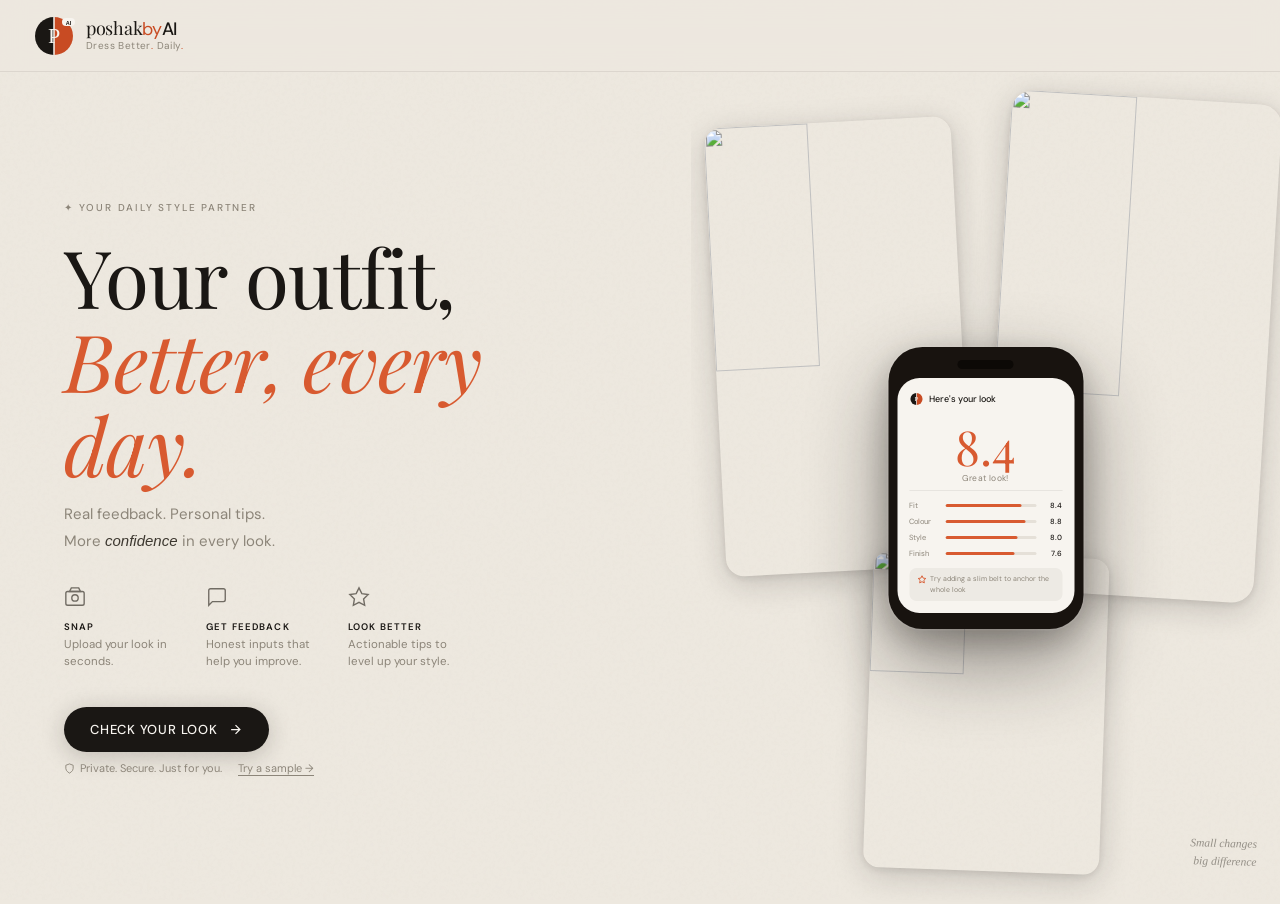
==== commit 8abc5615: "redesign home screen to match editorial landing page layout - Two-column full-viewport layout with o" ====
--- a/index.html
+++ b/index.html
@@ -3,7 +3,7 @@
 <head>
 <meta charset="UTF-8">
 <meta name="viewport" content="width=device-width, initial-scale=1.0">
-<title>poshakbyAI — drip.check</title>
+<title>PoshakByAI — Dress Better. Daily.</title>
 <link rel="preconnect" href="https://fonts.googleapis.com">
 <link href="https://fonts.googleapis.com/css2?family=Playfair+Display:wght@400;500&family=DM+Sans:wght@300;400;500&display=swap" rel="stylesheet">
 <link rel="stylesheet" href="styles.css">
@@ -29,7 +29,7 @@
       <!-- Wordmark -->
       <div>
         <div style="font-family:'Playfair Display',Georgia,serif;font-size:18px;font-weight:400;color:#1A1714;letter-spacing:-0.3px;line-height:1.1;">poshak<span style="font-family:'DM Sans',sans-serif;font-weight:400;color:#C84B23;">by</span><span style="font-family:'DM Sans',sans-serif;font-weight:500;color:#1A1714;">AI</span></div>
-        <div style="font-size:10px;color:#8C8579;letter-spacing:0.04em;font-family:'DM Sans',sans-serif;">drip<span style="color:#C84B23;">.</span>check</div>
+        <div style="font-size:10px;color:#8C8579;letter-spacing:0.04em;font-family:'DM Sans',sans-serif;">Dress Better<span style="color:#C84B23;">.</span> Daily<span style="color:#C84B23;">.</span></div>
       </div>
     </div>
   </header>
@@ -40,62 +40,136 @@
 
     <!-- HOME SCREEN -->
     <div class="screen active" id="screen-home">
-      <div class="home-hero">
-        <div class="home-eyebrow">✦ AI outfit scoring</div>
-        <h1 class="home-title">Outfit on.<br><em>Excuses off.</em></h1>
-        <p class="home-sub">Upload your look. Get a real score. No filter, no flattery.</p>
-      </div>
-
-      <div class="upload-zone" id="uploadZone">
-        <div class="shimmer-bar"></div>
-        <input type="file" id="fileInput" accept="image/jpeg,image/png,image/webp">
-        <!-- Faint body silhouette — shows ideal framing -->
-        <svg class="upload-silhouette" viewBox="0 0 120 320" xmlns="http://www.w3.org/2000/svg" fill="var(--coral)">
-          <!-- head -->
-          <ellipse cx="60" cy="28" rx="18" ry="22"/>
-          <!-- neck -->
-          <rect x="53" y="48" width="14" height="14" rx="4"/>
-          <!-- torso -->
-          <path d="M28 62 Q20 90 22 140 L98 140 Q100 90 92 62 Q76 72 60 72 Q44 72 28 62Z"/>
-          <!-- left arm -->
-          <path d="M22 68 Q6 90 10 148 Q14 152 22 150 Q24 110 32 80Z"/>
-          <!-- right arm -->
-          <path d="M98 68 Q114 90 110 148 Q106 152 98 150 Q96 110 88 80Z"/>
-          <!-- hips -->
-          <path d="M22 140 Q18 162 20 168 L100 168 Q102 162 98 140Z"/>
-          <!-- left leg -->
-          <path d="M20 168 Q14 220 16 300 Q22 306 34 304 Q38 240 50 180 L40 168Z"/>
-          <!-- right leg -->
-          <path d="M100 168 Q106 220 104 300 Q98 306 86 304 Q82 240 70 180 L80 168Z"/>
-        </svg>
-        <div class="upload-icon-wrap" style="position:relative;z-index:2;">
-          <svg viewBox="0 0 24 24"><path d="M21 15v4a2 2 0 01-2 2H5a2 2 0 01-2-2v-4M17 8l-5-5-5 5M12 3v12"/></svg>
-        </div>
-        <div class="upload-title" style="position:relative;z-index:2;">Add your photo here</div>
-        <div class="upload-sub" style="position:relative;z-index:2;">Full body · one person · JPG or PNG</div>
-      </div>
-      <button class="sample-link" onclick="loadSamplePhoto()">No photo handy? Try a sample →</button>
-
-      <div class="divider">
-        <div class="divider-line"></div>
-        <div class="divider-text">or</div>
-        <div class="divider-line"></div>
-      </div>
-
-      <label for="cameraInput" class="cam-btn">
-        <svg viewBox="0 0 24 24"><path d="M23 19a2 2 0 01-2 2H3a2 2 0 01-2-2V8a2 2 0 012-2h4l2-3h6l2 3h4a2 2 0 012 2z"/><circle cx="12" cy="13" r="4"/></svg>
-        Take a photo now
-      </label>
-
-      <div class="rules-row">
-        <span class="rule-pill">one person only</span>
-        <span class="rule-pill">full outfit in frame</span>
-        <span class="rule-pill">no heavy filters</span>
-      </div>
-
-      <div style="margin-top:1.25rem;display:flex;align-items:center;justify-content:center;gap:8px;font-size:12.5px;color:#4A7C59;background:rgba(74,124,89,0.08);border:1px solid rgba(74,124,89,0.18);border-radius:10px;padding:10px 16px;">
-        <svg width="14" height="14" viewBox="0 0 24 24" fill="none" stroke="currentColor" stroke-width="2" style="flex-shrink:0;"><path d="M12 22s8-4 8-10V5l-8-3-8 3v7c0 6 8 10 8 10z"/></svg>
-        <span>Your photo is <strong>never stored</strong> — scored and deleted instantly.</span>
+      <input type="file" id="fileInput" accept="image/jpeg,image/png,image/webp" style="display:none;">
+
+      <div class="hero-layout">
+
+        <!-- LEFT: copy + features + CTA -->
+        <div class="hero-left">
+          <div class="home-eyebrow">✦ Your Daily Style Partner</div>
+
+          <h1 class="home-title">Your outfit,<br><em>Better, every day.</em></h1>
+
+          <p class="home-sub">Real feedback. Personal tips.<br>More <strong>confidence</strong> in every look.</p>
+
+          <!-- Three features -->
+          <div class="feature-row">
+            <div class="feature-item">
+              <div class="feature-icon">
+                <svg viewBox="0 0 24 24" fill="none" stroke="currentColor" stroke-width="1.5"><rect x="2" y="6" width="20" height="15" rx="2"/><path d="M16 2l2 4H6l2-4z"/><circle cx="12" cy="13" r="3.5"/></svg>
+              </div>
+              <div class="feature-label">Snap</div>
+              <div class="feature-desc">Upload your look in seconds.</div>
+            </div>
+            <div class="feature-item">
+              <div class="feature-icon">
+                <svg viewBox="0 0 24 24" fill="none" stroke="currentColor" stroke-width="1.5"><path d="M21 15a2 2 0 01-2 2H7l-4 4V5a2 2 0 012-2h14a2 2 0 012 2z"/></svg>
+              </div>
+              <div class="feature-label">Get Feedback</div>
+              <div class="feature-desc">Honest inputs that help you improve.</div>
+            </div>
+            <div class="feature-item">
+              <div class="feature-icon">
+                <svg viewBox="0 0 24 24" fill="none" stroke="currentColor" stroke-width="1.5"><polygon points="12 2 15.09 8.26 22 9.27 17 14.14 18.18 21.02 12 17.77 5.82 21.02 7 14.14 2 9.27 8.91 8.26 12 2"/></svg>
+              </div>
+              <div class="feature-label">Look Better</div>
+              <div class="feature-desc">Actionable tips to level up your style.</div>
+            </div>
+          </div>
+
+          <!-- Primary CTA -->
+          <button class="home-cta" onclick="document.getElementById('fileInput').click()">
+            Check Your Look
+            <svg viewBox="0 0 24 24" fill="none" stroke="currentColor" stroke-width="2"><path d="M5 12h14M12 5l7 7-7 7"/></svg>
+          </button>
+
+          <!-- Secondary: camera -->
+          <label for="cameraInput" class="home-cta-secondary">
+            <svg viewBox="0 0 24 24" fill="none" stroke="currentColor" stroke-width="1.5"><path d="M23 19a2 2 0 01-2 2H3a2 2 0 01-2-2V8a2 2 0 012-2h4l2-3h6l2 3h4a2 2 0 012 2z"/><circle cx="12" cy="13" r="4"/></svg>
+            Take a photo instead
+          </label>
+
+          <!-- Privacy + sample -->
+          <div class="home-footer-row">
+            <span class="privacy-note">
+              <svg viewBox="0 0 24 24" fill="none" stroke="currentColor" stroke-width="2"><path d="M12 22s8-4 8-10V5l-8-3-8 3v7c0 6 8 10 8 10z"/></svg>
+              Private. Secure. Just for you.
+            </span>
+            <button class="sample-link" onclick="loadSamplePhoto()">Try a sample →</button>
+          </div>
+        </div>
+
+        <!-- RIGHT: overlapping fashion collage + phone -->
+        <div class="hero-right">
+
+          <!-- Collage images -->
+          <img class="himg himg-1"
+            src="https://images.unsplash.com/photo-1490481651871-ab68de25d43d?w=400&q=85&fit=crop&crop=top"
+            alt="" loading="lazy">
+          <img class="himg himg-2"
+            src="https://images.unsplash.com/photo-1509631179647-0177331693ae?w=400&q=85&fit=crop&crop=top"
+            alt="" loading="lazy">
+          <img class="himg himg-3"
+            src="https://images.unsplash.com/photo-1543163521-1bf539c55dd2?w=400&q=85&fit=crop&crop=center"
+            alt="" loading="lazy">
+
+          <!-- Phone mockup -->
+          <div class="hero-phone-wrap">
+            <div class="phone-frame">
+              <div class="phone-notch"></div>
+              <div class="phone-screen">
+                <div class="phone-header">
+                  <svg width="14" height="14" viewBox="0 0 44 44" xmlns="http://www.w3.org/2000/svg" style="flex-shrink:0;">
+                    <defs>
+                      <clipPath id="pL"><rect x="0" y="0" width="22" height="44"/></clipPath>
+                      <clipPath id="pR"><rect x="22" y="0" width="22" height="44"/></clipPath>
+                      <clipPath id="pC"><circle cx="22" cy="22" r="19"/></clipPath>
+                    </defs>
+                    <circle cx="22" cy="22" r="19" fill="#1A1714" clip-path="url(#pL)"/>
+                    <circle cx="22" cy="22" r="19" fill="#C84B23" clip-path="url(#pR)"/>
+                    <line x1="22" y1="3" x2="22" y2="41" stroke="#F7F4EF" stroke-width="2" clip-path="url(#pC)"/>
+                    <text x="22" y="29" font-family="Georgia,serif" font-size="22" font-weight="400" fill="#F7F4EF" text-anchor="middle">P</text>
+                  </svg>
+                  <span>Here's your look</span>
+                </div>
+                <div class="phone-score-wrap">
+                  <div class="phone-score-num">8.4</div>
+                  <div class="phone-score-label">Great look!</div>
+                </div>
+                <div class="phone-bars">
+                  <div class="phone-bar-row">
+                    <span>Fit</span>
+                    <div class="phone-bar-track"><div class="phone-bar-fill" style="width:84%"></div></div>
+                    <span>8.4</span>
+                  </div>
+                  <div class="phone-bar-row">
+                    <span>Colour</span>
+                    <div class="phone-bar-track"><div class="phone-bar-fill" style="width:88%"></div></div>
+                    <span>8.8</span>
+                  </div>
+                  <div class="phone-bar-row">
+                    <span>Style</span>
+                    <div class="phone-bar-track"><div class="phone-bar-fill" style="width:80%"></div></div>
+                    <span>8.0</span>
+                  </div>
+                  <div class="phone-bar-row">
+                    <span>Finish</span>
+                    <div class="phone-bar-track"><div class="phone-bar-fill" style="width:76%"></div></div>
+                    <span>7.6</span>
+                  </div>
+                </div>
+                <div class="phone-tip">
+                  <svg viewBox="0 0 24 24" fill="none" stroke="currentColor" stroke-width="2.5" width="9" height="9"><polygon points="12 2 15.09 8.26 22 9.27 17 14.14 18.18 21.02 12 17.77 5.82 21.02 7 14.14 2 9.27 8.91 8.26 12 2"/></svg>
+                  Try adding a slim belt to anchor the whole look
+                </div>
+              </div>
+            </div>
+          </div>
+
+          <!-- Handwritten note -->
+          <div class="handwritten-note">Small changes<br>big difference</div>
+        </div>
+
       </div>
     </div>
 
@@ -363,6 +437,26 @@
   </div>
 </div>
 
+
+<!-- SHARE MODAL -->
+<div class="newlook-overlay" id="shareOverlay" onclick="closeShareModal(event)">
+  <div class="newlook-sheet">
+    <div class="newlook-handle"></div>
+    <div class="newlook-label">Share your score</div>
+    <div class="newlook-title">Your score card is ready</div>
+    <div style="border-radius:16px;overflow:hidden;margin-bottom:1rem;background:#1A1714;">
+      <img id="shareCardImg" style="width:100%;display:block;" src="" alt="Score card">
+    </div>
+    <div style="display:flex;flex-direction:column;gap:10px;margin-bottom:0.75rem;">
+      <button class="action-primary" onclick="downloadShareCard()" style="width:100%;">Save image</button>
+      <button class="action-sec" id="copyCaptionBtn" onclick="copyShareCaption()" style="width:100%;">Copy caption</button>
+    </div>
+    <div style="font-size:11.5px;color:#8C8579;text-align:center;line-height:1.6;margin-bottom:1rem;">
+      Save the image → open Instagram → post with the copied caption
+    </div>
+    <button class="newlook-close" onclick="closeShareModal()">Close</button>
+  </div>
+</div>
 
 <!-- ACCESSORY TRY-ON MODAL -->
 <div class="newlook-overlay" id="accessoryOverlay" onclick="closeAccessoryOverlay(event)">
--- a/styles.css
+++ b/styles.css
@@ -17,8 +17,7 @@
 
   body {
     font-family: 'DM Sans', sans-serif;
-    background: linear-gradient(160deg, #FDF9F5 0%, #F7F0E8 50%, #FDF4EF 100%);
-    background-attachment: fixed;
+    background: #EDE8DF;
     color: var(--ink);
     min-height: 100vh;
     overflow-x: hidden;
@@ -35,17 +34,7 @@
     opacity: 0.5;
   }
 
-  /* ── DECORATIVE BLOBS ── */
-  body::after {
-    content: '';
-    position: fixed;
-    width: 600px; height: 600px;
-    border-radius: 50%;
-    background: radial-gradient(circle, rgba(216,90,48,0.07) 0%, transparent 70%);
-    top: -200px; right: -200px;
-    pointer-events: none;
-    z-index: 0;
-  }
+  /* ── DECORATIVE BLOBS — removed ── */
 
   /* ── LAYOUT ── */
   .app { position: relative; z-index: 1; min-height: 100vh; display: flex; flex-direction: column; }
@@ -56,13 +45,12 @@
     display: flex;
     align-items: center;
     justify-content: space-between;
-    border-bottom: 1px solid rgba(216,90,48,0.1);
-    background: rgba(253,249,245,0.92);
+    border-bottom: 1px solid rgba(26,23,20,0.08);
+    background: rgba(237,232,223,0.92);
     backdrop-filter: blur(12px);
     position: sticky;
     top: 0;
     z-index: 100;
-    box-shadow: 0 1px 20px rgba(216,90,48,0.06);
   }
 
   .logo {
@@ -85,180 +73,332 @@
 
   /* ── MAIN ── */
   main { flex: 1; display: flex; flex-direction: column; align-items: center; padding: 0.75rem 1.5rem; }
+  main:has(#screen-home.active) { padding: 0; align-items: stretch; }
 
   /* ── SCREENS ── */
   .screen { display: none; width: 100%; max-width: 540px; animation: fadeUp 0.4s ease; }
   .screen.active { display: flex; flex-direction: column; align-items: center; }
+  #screen-home { max-width: none; }
+  #screen-home.active { display: block; }
   @keyframes fadeUp { from { opacity: 0; transform: translateY(16px); } to { opacity: 1; transform: translateY(0); } }
 
   /* ── HOME SCREEN ── */
-  .home-hero {
-    text-align: center;
+  /* ── HOME HERO LAYOUT ── */
+  .hero-layout {
+    display: grid;
+    grid-template-columns: 54% 46%;
+    min-height: calc(100vh - 68px);
+    overflow: hidden;
+  }
+  .hero-left {
+    display: flex;
+    flex-direction: column;
+    justify-content: center;
+    padding: 4rem 3.5rem 4rem 5vw;
+  }
+  .hero-right {
+    position: relative;
+    overflow: hidden;
+  }
+
+  /* ── EYEBROW ── */
+  .home-eyebrow {
+    font-size: 10px;
+    font-weight: 500;
+    letter-spacing: 0.18em;
+    text-transform: uppercase;
+    color: var(--muted);
     margin-bottom: 1.25rem;
-    padding: 1.5rem 0 0.5rem;
-  }
-  .home-eyebrow {
-    display: inline-flex;
-    align-items: center;
-    gap: 6px;
-    font-size: 11px;
-    font-weight: 500;
-    letter-spacing: 0.12em;
-    text-transform: uppercase;
-    color: var(--coral);
-    background: var(--coral-light);
-    border: 1px solid var(--coral-mid);
-    border-radius: 20px;
-    padding: 5px 14px;
-    margin-bottom: 1rem;
-  }
+  }
+
+  /* ── HEADLINE ── */
   .home-title {
     font-family: 'Playfair Display', serif;
-    font-size: clamp(32px, 6vw, 48px);
+    font-size: clamp(48px, 6.5vw, 80px);
     font-weight: 400;
-    line-height: 1.15;
+    line-height: 1.05;
     color: var(--ink);
-    margin-bottom: 0.75rem;
-  }
-  .home-title em { font-style: italic; color: var(--coral); }
+    margin-bottom: 1rem;
+    letter-spacing: -1px;
+  }
+  .home-title em { font-style: italic; color: var(--coral); display: block; }
+
+  /* ── SUBTEXT ── */
   .home-sub {
     font-size: 15px;
     color: var(--muted);
-    line-height: 1.75;
-    max-width: 360px;
-    margin: 0 auto;
-  }
-
-  /* ── UPLOAD ZONE ── */
-  .upload-zone {
-    width: 100%;
-    border: 2px dashed var(--coral-mid);
-    border-radius: 24px;
-    padding: 2.25rem 2rem;
-    text-align: center;
+    line-height: 1.7;
+    margin-bottom: 2rem;
+    max-width: 340px;
+  }
+  .home-sub strong { color: var(--ink-soft); font-style: italic; font-weight: 400; }
+
+  /* ── FEATURE ROW ── */
+  .feature-row {
+    display: flex;
+    gap: 2rem;
+    margin-bottom: 2.25rem;
+  }
+  .feature-item {
+    display: flex;
+    flex-direction: column;
+    gap: 3px;
+  }
+  .feature-icon {
+    width: 24px; height: 24px;
+    margin-bottom: 8px;
+    color: var(--ink-soft);
+    opacity: 0.7;
+  }
+  .feature-icon svg { width: 22px; height: 22px; }
+  .feature-label {
+    font-size: 9.5px;
+    font-weight: 600;
+    letter-spacing: 0.12em;
+    text-transform: uppercase;
+    color: var(--ink);
+  }
+  .feature-desc {
+    font-size: 11.5px;
+    color: var(--muted);
+    line-height: 1.5;
+    max-width: 110px;
+  }
+
+  /* ── PRIMARY CTA ── */
+  .home-cta {
+    display: inline-flex;
+    align-items: center;
+    gap: 10px;
+    padding: 14px 26px;
+    border-radius: 50px;
+    background: var(--ink);
+    color: #F7F4EF;
+    font-family: 'DM Sans', sans-serif;
+    font-size: 13px;
+    font-weight: 500;
+    letter-spacing: 0.06em;
+    text-transform: uppercase;
+    border: none;
     cursor: pointer;
-    background: linear-gradient(135deg, #fff 0%, #FDF6F3 100%);
-    transition: all 0.25s ease;
-    position: relative;
-    overflow: hidden;
-    box-shadow: 0 2px 16px rgba(216,90,48,0.06);
-  }
-  .upload-zone::before {
-    content: '';
-    position: absolute;
-    inset: 0;
-    background: linear-gradient(135deg, rgba(216,90,48,0.03), transparent);
-    pointer-events: none;
-  }
-  .upload-zone:hover {
-    border-color: var(--coral);
-    background: linear-gradient(135deg, #FEF4F0 0%, #FAECE7 100%);
-    transform: translateY(-2px);
-    box-shadow: 0 8px 28px rgba(216,90,48,0.12);
-  }
-  .upload-zone.drag-over {
-    border-color: var(--coral);
-    background: linear-gradient(135deg, #FEF4F0 0%, #FAECE7 100%);
-    transform: scale(1.01);
-  }
-
-  /* ── SHIMMER ── */
-  @keyframes shimmerSweep {
-    0%   { transform: translateX(-100%) skewX(-15deg); }
-    100% { transform: translateX(250%)  skewX(-15deg); }
-  }
-  .upload-zone .shimmer-bar {
-    position: absolute;
-    inset: 0;
-    overflow: hidden;
-    border-radius: 22px;
-    pointer-events: none;
-    z-index: 2;
-  }
-  .upload-zone .shimmer-bar::after {
-    content: '';
-    position: absolute;
-    top: 0; bottom: 0;
-    width: 40%;
-    background: linear-gradient(90deg, transparent, rgba(255,255,255,0.55), transparent);
-    animation: shimmerSweep 0.9s ease-in-out 0.4s 2;
-  }
-
-  /* ── SILHOUETTE ── */
-  .upload-silhouette {
-    position: absolute;
-    bottom: 0; right: 16px;
-    height: 88%;
-    opacity: 0.055;
-    pointer-events: none;
-    z-index: 1;
-  }
+    transition: all 0.2s ease;
+    box-shadow: 0 4px 24px rgba(26,23,20,0.22);
+    align-self: flex-start;
+    margin-bottom: 0.6rem;
+  }
+  .home-cta:hover {
+    background: #2E2A26;
+    transform: translateY(-1px);
+    box-shadow: 0 8px 28px rgba(26,23,20,0.28);
+  }
+  .home-cta svg { width: 15px; height: 15px; }
+
+  /* ── SECONDARY CTA (camera) ── */
+  .home-cta-secondary {
+    display: none;
+  }
+
+  /* ── PRIVACY NOTE ── */
+  .home-footer-row {
+    display: flex;
+    align-items: center;
+    gap: 1rem;
+    flex-wrap: wrap;
+  }
+  .privacy-note {
+    display: flex;
+    align-items: center;
+    gap: 5px;
+    font-size: 11px;
+    color: var(--muted);
+  }
+  .privacy-note svg { width: 11px; height: 11px; flex-shrink: 0; }
 
   /* ── SAMPLE LINK ── */
   .sample-link {
-    font-size: 12px;
+    font-size: 11px;
     color: var(--muted);
-    text-align: center;
-    margin-top: 0.6rem;
     cursor: pointer;
     background: none; border: none;
     font-family: 'DM Sans', sans-serif;
     text-decoration: underline;
     text-underline-offset: 3px;
     transition: color 0.15s;
+    padding: 0;
   }
   .sample-link:hover { color: var(--coral); }
 
-  .upload-icon-wrap {
-    width: 56px;
-    height: 56px;
+  /* ── RIGHT COLUMN: OVERLAPPING PHOTO COLLAGE ── */
+  .himg {
+    position: absolute;
+    object-fit: cover;
+    border-radius: 18px;
+    box-shadow: 0 8px 32px rgba(26,23,20,0.18), 0 2px 8px rgba(26,23,20,0.1);
+    transition: transform 0.3s ease;
+  }
+  /* Top-right: tall portrait — model */
+  .himg-1 {
+    width: 46%;
+    height: 60%;
+    top: 3%;
+    right: 2%;
+    transform: rotate(3.5deg);
+    z-index: 3;
+    border-radius: 22px;
+  }
+  /* Top-left: fashion portrait, slightly behind */
+  .himg-2 {
+    width: 42%;
+    height: 54%;
+    top: 6%;
+    left: 4%;
+    transform: rotate(-3deg);
+    z-index: 2;
+    border-radius: 18px;
+  }
+  /* Bottom-center: shoes, peeking below */
+  .himg-3 {
+    width: 40%;
+    height: 38%;
+    bottom: 4%;
+    left: 50%;
+    transform: translateX(-50%) rotate(2deg);
+    z-index: 4;
     border-radius: 16px;
-    background: linear-gradient(135deg, var(--coral-light), #FFE8DF);
+  }
+  .himg:hover { transform: rotate(0deg) scale(1.04) !important; z-index: 20; }
+
+  .hero-phone-wrap {
+    position: absolute;
+    top: 50%;
+    left: 50%;
+    transform: translate(-50%, -50%);
+    z-index: 15;
+  }
+
+  /* ── PHONE MOCKUP ── */
+  .phone-frame {
+    width: 195px;
+    background: #18130F;
+    border-radius: 34px;
+    padding: 13px 9px 16px;
+    box-shadow:
+      0 0 0 1.5px rgba(255,255,255,0.07),
+      0 32px 80px rgba(26,23,20,0.45),
+      0 10px 30px rgba(26,23,20,0.25);
+  }
+  .phone-notch {
+    width: 56px; height: 9px;
+    background: #0C0906;
+    border-radius: 8px;
+    margin: 0 auto 9px;
+  }
+  .phone-screen {
+    background: #F7F4EF;
+    border-radius: 22px;
+    padding: 14px 12px 12px;
+    overflow: hidden;
+  }
+  .phone-header {
     display: flex;
     align-items: center;
-    justify-content: center;
-    margin: 0 auto 1rem;
-    border: 1px solid var(--coral-mid);
-    box-shadow: 0 4px 12px rgba(216,90,48,0.15);
-  }
-  .upload-icon-wrap svg { width: 26px; height: 26px; stroke: var(--coral); fill: none; stroke-width: 1.5; }
-
-  .upload-title { font-size: 17px; font-weight: 500; color: var(--ink); margin-bottom: 6px; }
-  .upload-sub { font-size: 13px; color: var(--muted); }
-
-  #fileInput { display: none; }
-
-  .divider {
-    display: flex; align-items: center; gap: 12px;
-    width: 100%; margin: 0.6rem 0;
-  }
-  .divider-line { flex: 1; height: 1px; background: rgba(26,23,20,0.1); }
-  .divider-text { font-size: 12px; color: var(--muted); }
-
-  .cam-btn {
-    width: 100%;
+    gap: 6px;
+    font-size: 9px;
+    font-weight: 500;
+    color: var(--ink);
+    margin-bottom: 8px;
+    font-family: 'DM Sans', sans-serif;
+  }
+  .phone-score-wrap {
+    text-align: center;
+    margin-bottom: 10px;
+    padding: 8px 0 6px;
+    border-bottom: 1px solid rgba(26,23,20,0.07);
+  }
+  .phone-score-num {
+    font-family: 'Playfair Display', serif;
+    font-size: 48px;
+    font-weight: 400;
+    color: var(--coral);
+    line-height: 1;
+  }
+  .phone-score-label {
+    font-size: 8.5px;
+    color: var(--muted);
+    font-family: 'DM Sans', sans-serif;
+    margin-top: 3px;
+    letter-spacing: 0.05em;
+  }
+  .phone-bars {
+    display: flex;
+    flex-direction: column;
+    gap: 7px;
+    margin: 10px 0 10px;
+  }
+  .phone-bar-row {
     display: flex;
     align-items: center;
-    justify-content: center;
-    gap: 10px;
-    padding: 14px;
-    border-radius: 14px;
-    border: 1.5px solid rgba(26,23,20,0.1);
-    background: var(--white);
-    color: var(--ink);
-    font-size: 14px;
-    font-family: 'DM Sans', sans-serif;
-    cursor: pointer;
-    transition: all 0.15s;
-    box-shadow: 0 1px 6px rgba(0,0,0,0.04);
-  }
-  .cam-btn:hover { background: var(--parchment-dark); border-color: var(--coral-mid); box-shadow: 0 4px 12px rgba(216,90,48,0.08); }
-  .cam-btn svg { width: 16px; height: 16px; stroke: currentColor; fill: none; stroke-width: 1.5; }
-
-  .rules-row {
-    display: flex; gap: 8px; flex-wrap: wrap; justify-content: center;
-    margin-top: 0.75rem;
-  }
+    gap: 6px;
+    font-size: 7.5px;
+    color: var(--muted);
+    font-family: 'DM Sans', sans-serif;
+  }
+  .phone-bar-row > span:first-child { width: 30px; flex-shrink: 0; }
+  .phone-bar-row > span:last-child  { width: 20px; flex-shrink: 0; text-align: right; color: var(--ink); font-weight: 500; }
+  .phone-bar-track {
+    flex: 1;
+    height: 3.5px;
+    background: #E5E0D8;
+    border-radius: 4px;
+    overflow: hidden;
+  }
+  .phone-bar-fill {
+    height: 100%;
+    background: var(--coral);
+    border-radius: 4px;
+  }
+  .phone-tip {
+    font-size: 7px;
+    color: var(--muted);
+    font-family: 'DM Sans', sans-serif;
+    line-height: 1.5;
+    display: flex;
+    align-items: flex-start;
+    gap: 4px;
+    background: #EDEAE4;
+    border-radius: 7px;
+    padding: 6px 8px;
+  }
+  .phone-tip svg { flex-shrink: 0; margin-top: 1px; color: var(--coral); }
+
+  /* ── HANDWRITTEN NOTE ── */
+  .handwritten-note {
+    position: absolute;
+    bottom: 4%;
+    right: 4%;
+    font-family: Georgia, serif;
+    font-style: italic;
+    font-size: 11.5px;
+    color: var(--ink-soft);
+    text-align: right;
+    line-height: 1.6;
+    opacity: 0.5;
+    transform: rotate(1.5deg);
+    z-index: 25;
+  }
+
+  /* ── MOBILE RESPONSIVE ── */
+  @media (max-width: 720px) {
+    .hero-layout { grid-template-columns: 1fr; min-height: unset; }
+    .hero-right { display: none; }
+    .hero-left { padding: 2.5rem 1.5rem 2rem; }
+    .home-title { font-size: clamp(40px, 10vw, 56px); }
+    .home-cta { align-self: stretch; justify-content: center; }
+    .feature-row { gap: 1.25rem; }
+    .home-cta-secondary { display: inline-flex; }
+  }
+
+  /* ── RULE PILL (kept for other screens) ── */
   .rule-pill {
     font-size: 11px;
     color: var(--ink-soft);
@@ -923,8 +1063,30 @@
   }
   .newlook-loading {
     display: flex; flex-direction: column;
-    align-items: center; gap: 12px;
-    padding: 3rem 0;
+    align-items: center; gap: 0;
+    width: 100%;
+  }
+  .newlook-shimmer {
+    width: 100%; aspect-ratio: 2/3; border-radius: 16px;
+    background: linear-gradient(90deg, #ede8e1 25%, #f5f1eb 50%, #ede8e1 75%);
+    background-size: 200% 100%;
+    animation: shimmer 1.6s ease-in-out infinite;
+    margin-bottom: 20px;
+  }
+  @keyframes shimmer {
+    0%   { background-position: 200% 0; }
+    100% { background-position: -200% 0; }
+  }
+  .newlook-step {
+    font-size: 13px; color: var(--ink); font-weight: 500;
+    margin-bottom: 6px; text-align: center;
+    transition: opacity 0.4s ease;
+  }
+  .newlook-quote {
+    font-size: 12px; color: var(--muted); font-style: italic;
+    text-align: center; line-height: 1.6; padding: 0 8px;
+    min-height: 36px;
+    transition: opacity 0.5s ease;
   }
   .newlook-spinner {
     width: 36px; height: 36px; border-radius: 50%;
@@ -945,6 +1107,30 @@
     cursor: pointer; transition: background 0.15s;
   }
   .newlook-close:hover { background: var(--parchment-dark); }
+
+  /* Look reaction (thumbs up/down) */
+  .look-reaction {
+    display: flex; align-items: center; justify-content: center;
+    gap: 12px; padding: 14px 0 4px;
+  }
+  .look-reaction-label {
+    font-size: 12px; color: var(--muted);
+    transition: color 0.2s;
+  }
+  .look-reaction-btns { display: flex; gap: 8px; }
+  .reaction-btn {
+    width: 38px; height: 38px; border-radius: 50%;
+    border: 1.5px solid rgba(26,23,20,0.12);
+    background: transparent; font-size: 17px;
+    cursor: pointer; transition: background 0.15s, border-color 0.15s, transform 0.1s;
+    display: flex; align-items: center; justify-content: center;
+  }
+  .reaction-btn:active { transform: scale(0.9); }
+  .reaction-btn.selected {
+    background: var(--parchment-dark);
+    border-color: var(--coral);
+    transform: scale(1.12);
+  }
 
   /* See new look button on nudge card */
   .newlook-btn {
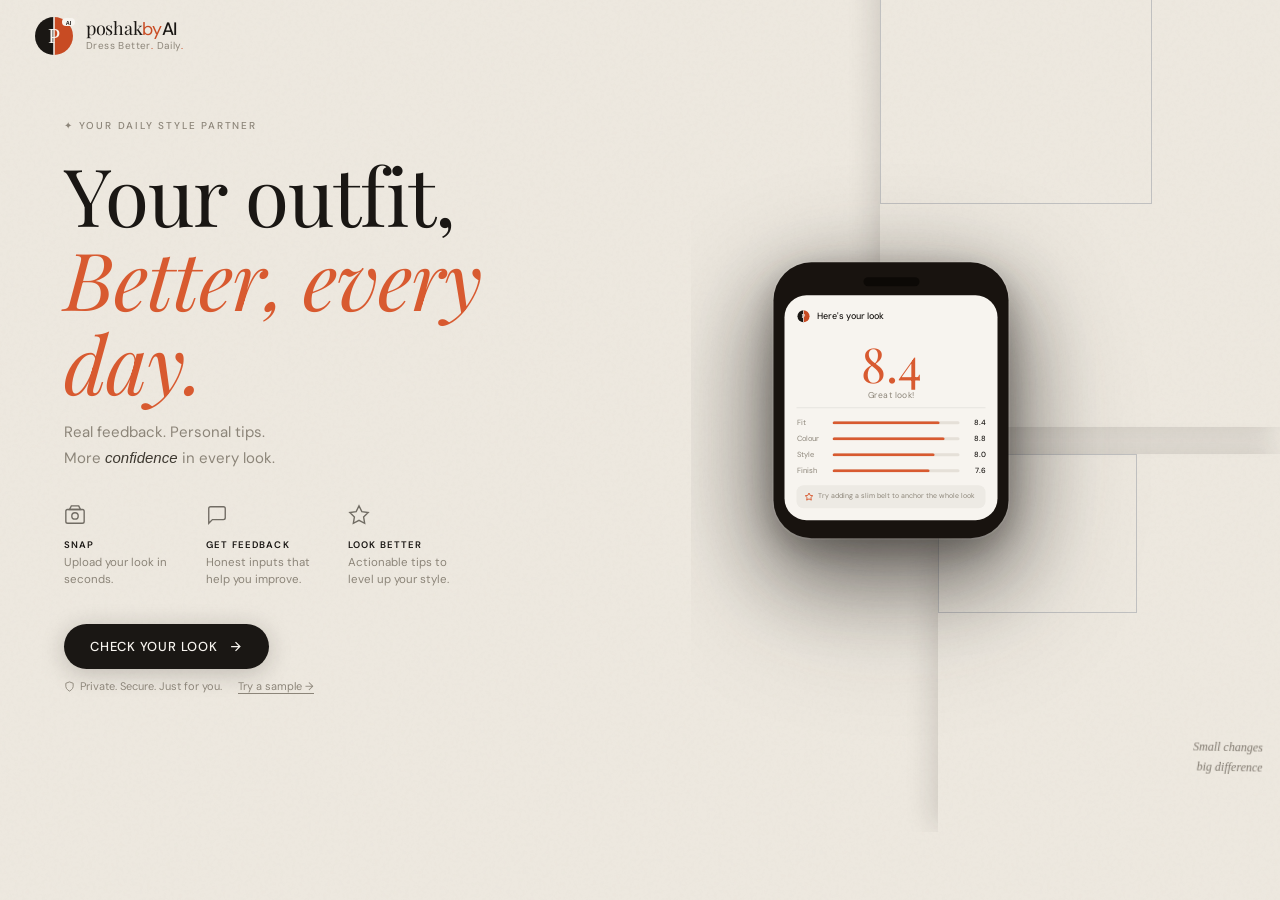
==== commit 2e623dbc: "Update home screen editorial layout and styles Co-Authored-By: Claude Sonnet 4.6 <noreply@anthropic." ====
--- a/index.html
+++ b/index.html
@@ -99,18 +99,17 @@
           </div>
         </div>
 
-        <!-- RIGHT: overlapping fashion collage + phone -->
+        <!-- RIGHT: editorial photo layout + phone -->
         <div class="hero-right">
 
-          <!-- Collage images -->
-          <img class="himg himg-1"
-            src="https://images.unsplash.com/photo-1490481651871-ab68de25d43d?w=400&q=85&fit=crop&crop=top"
+          <!-- Top-right: fashion/clothing — bleeds top & right -->
+          <img class="himg himg-top"
+            src="https://images.unsplash.com/photo-1490481651871-ab68de25d43d?w=600&q=85&fit=crop&crop=top"
             alt="" loading="lazy">
-          <img class="himg himg-2"
-            src="https://images.unsplash.com/photo-1509631179647-0177331693ae?w=400&q=85&fit=crop&crop=top"
-            alt="" loading="lazy">
-          <img class="himg himg-3"
-            src="https://images.unsplash.com/photo-1543163521-1bf539c55dd2?w=400&q=85&fit=crop&crop=center"
+
+          <!-- Bottom-right: sunglasses — bleeds bottom & right -->
+          <img class="himg himg-btm"
+            src="https://images.unsplash.com/photo-1572635196237-14b3f281503f?w=500&q=85&fit=crop&crop=center"
             alt="" loading="lazy">
 
           <!-- Phone mockup -->
--- a/styles.css
+++ b/styles.css
@@ -53,6 +53,21 @@
     z-index: 100;
   }
 
+  /* On home screen — header floats transparently over hero */
+  body:has(#screen-home.active) header {
+    position: absolute;
+    width: 100%;
+    background: transparent;
+    border-bottom: none;
+    box-shadow: none;
+    backdrop-filter: none;
+  }
+  body:has(#screen-home.active) main {
+    padding: 0;
+    align-items: stretch;
+    margin-top: -68px;
+  }
+
   .logo {
     font-family: 'Playfair Display', serif;
     font-size: 22px;
@@ -73,7 +88,6 @@
 
   /* ── MAIN ── */
   main { flex: 1; display: flex; flex-direction: column; align-items: center; padding: 0.75rem 1.5rem; }
-  main:has(#screen-home.active) { padding: 0; align-items: stretch; }
 
   /* ── SCREENS ── */
   .screen { display: none; width: 100%; max-width: 540px; animation: fadeUp 0.4s ease; }
@@ -87,14 +101,14 @@
   .hero-layout {
     display: grid;
     grid-template-columns: 54% 46%;
-    min-height: calc(100vh - 68px);
+    min-height: 100vh;
     overflow: hidden;
   }
   .hero-left {
     display: flex;
     flex-direction: column;
     justify-content: center;
-    padding: 4rem 3.5rem 4rem 5vw;
+    padding: 6rem 3.5rem 3rem 5vw;
   }
   .hero-right {
     position: relative;
@@ -228,60 +242,50 @@
   }
   .sample-link:hover { color: var(--coral); }
 
-  /* ── RIGHT COLUMN: OVERLAPPING PHOTO COLLAGE ── */
+  /* ── RIGHT COLUMN: EDITORIAL PHOTO LAYOUT ── */
   .himg {
     position: absolute;
     object-fit: cover;
-    border-radius: 18px;
-    box-shadow: 0 8px 32px rgba(26,23,20,0.18), 0 2px 8px rgba(26,23,20,0.1);
-    transition: transform 0.3s ease;
-  }
-  /* Top-right: tall portrait — model */
-  .himg-1 {
-    width: 46%;
-    height: 60%;
-    top: 3%;
-    right: 2%;
-    transform: rotate(3.5deg);
-    z-index: 3;
-    border-radius: 22px;
-  }
-  /* Top-left: fashion portrait, slightly behind */
-  .himg-2 {
-    width: 42%;
-    height: 54%;
-    top: 6%;
-    left: 4%;
-    transform: rotate(-3deg);
+  }
+
+  /* Top-right photo — bleeds to top + right edges, rounded bottom-left only */
+  .himg-top {
+    top: 0;
+    right: 0;
+    width: 68%;
+    height: 55%;
+    border-radius: 0 0 0 36px;
     z-index: 2;
-    border-radius: 18px;
-  }
-  /* Bottom-center: shoes, peeking below */
-  .himg-3 {
-    width: 40%;
-    height: 38%;
-    bottom: 4%;
-    left: 50%;
-    transform: translateX(-50%) rotate(2deg);
-    z-index: 4;
-    border-radius: 16px;
-  }
-  .himg:hover { transform: rotate(0deg) scale(1.04) !important; z-index: 20; }
-
+    box-shadow: -6px 6px 28px rgba(26,23,20,0.14);
+  }
+
+  /* Bottom-right photo — bleeds to bottom + right edges, rounded top-left only */
+  .himg-btm {
+    bottom: 0;
+    right: 0;
+    width: 58%;
+    height: 42%;
+    border-radius: 28px 0 0 0;
+    z-index: 2;
+    box-shadow: -6px -6px 28px rgba(26,23,20,0.14);
+  }
+
+  /* Phone — centered, floating above both photos */
   .hero-phone-wrap {
     position: absolute;
-    top: 50%;
-    left: 50%;
+    top: 52%;
+    left: 34%;
     transform: translate(-50%, -50%);
     z-index: 15;
+    filter: drop-shadow(0 28px 56px rgba(26,23,20,0.4));
   }
 
   /* ── PHONE MOCKUP ── */
   .phone-frame {
-    width: 195px;
+    width: 235px;
     background: #18130F;
-    border-radius: 34px;
-    padding: 13px 9px 16px;
+    border-radius: 38px;
+    padding: 15px 11px 18px;
     box-shadow:
       0 0 0 1.5px rgba(255,255,255,0.07),
       0 32px 80px rgba(26,23,20,0.45),
@@ -374,17 +378,18 @@
   /* ── HANDWRITTEN NOTE ── */
   .handwritten-note {
     position: absolute;
-    bottom: 4%;
-    right: 4%;
-    font-family: Georgia, serif;
+    bottom: 6%;
+    right: 3%;
+    font-family: Georgia, 'Times New Roman', serif;
     font-style: italic;
-    font-size: 11.5px;
-    color: var(--ink-soft);
+    font-size: 12px;
+    color: #5A5248;
     text-align: right;
-    line-height: 1.6;
-    opacity: 0.5;
-    transform: rotate(1.5deg);
-    z-index: 25;
+    line-height: 1.65;
+    opacity: 0.75;
+    transform: rotate(1deg);
+    z-index: 20;
+    pointer-events: none;
   }
 
   /* ── MOBILE RESPONSIVE ── */
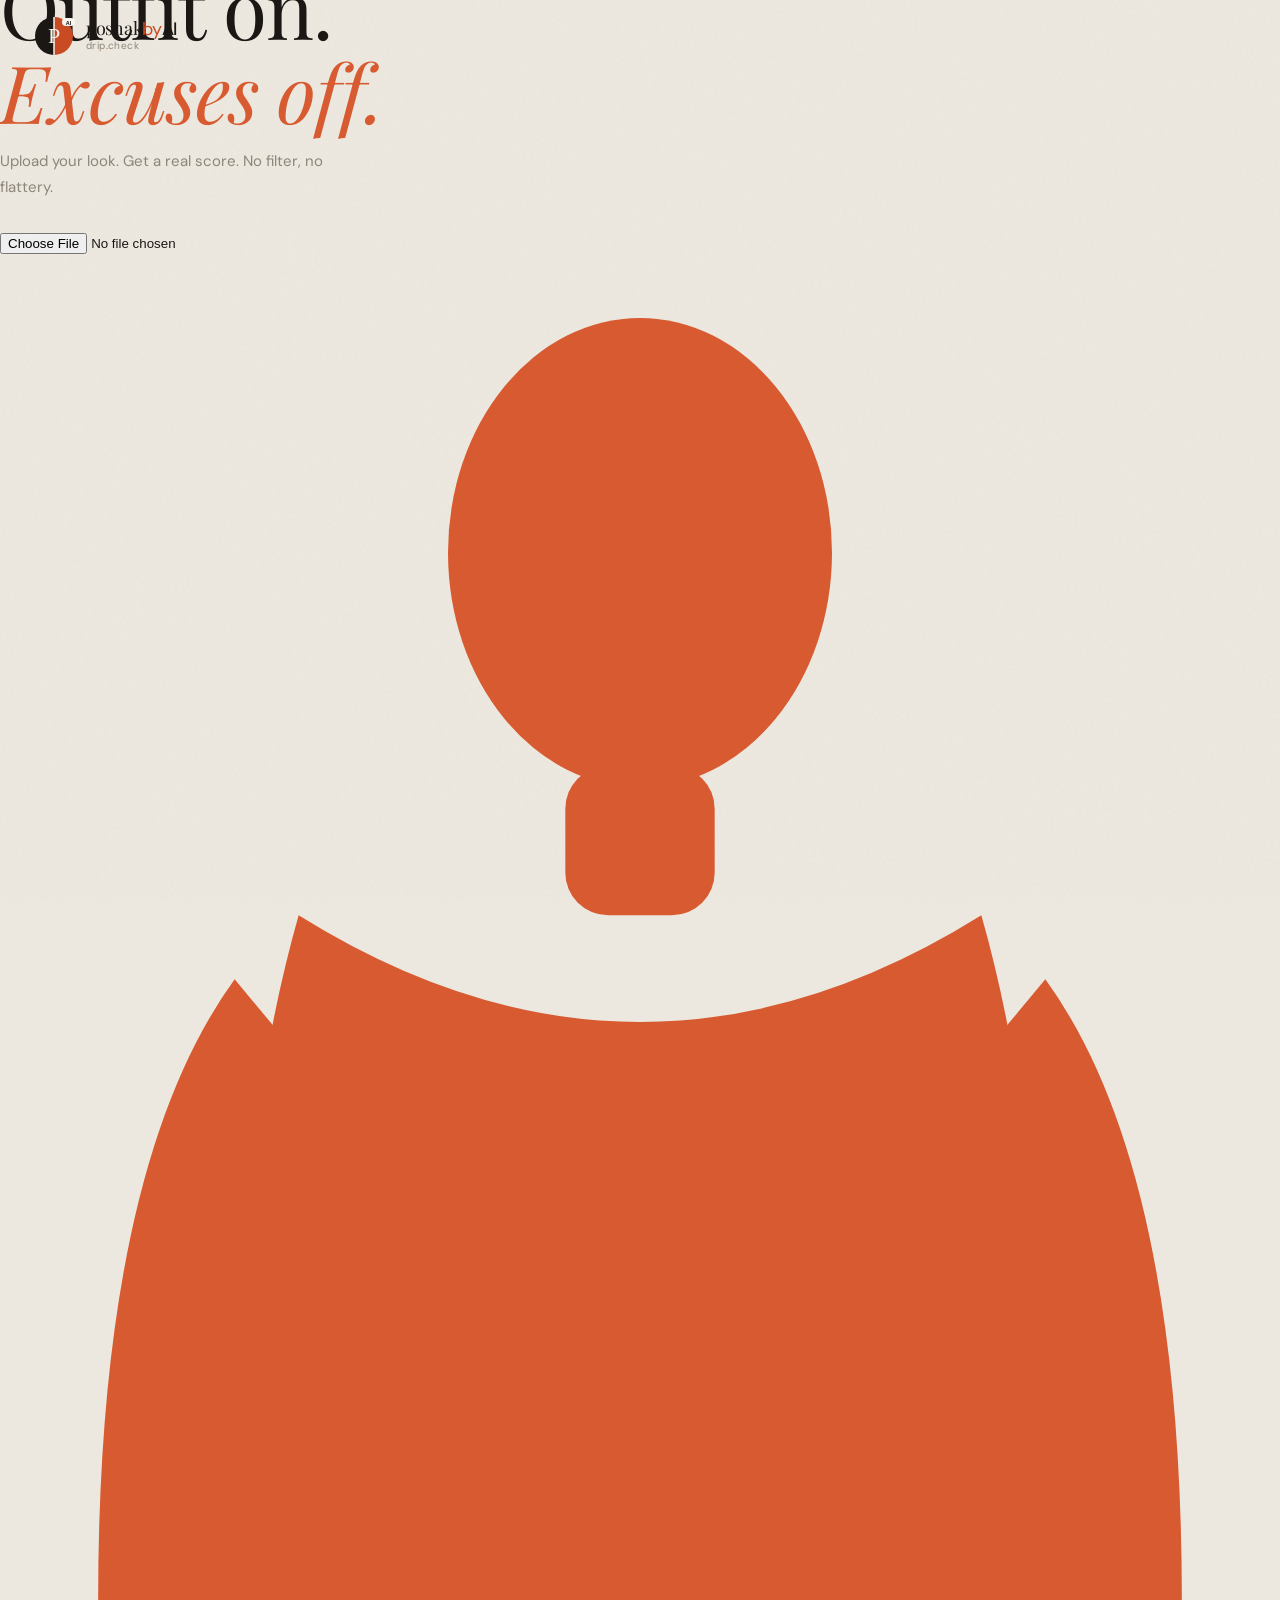
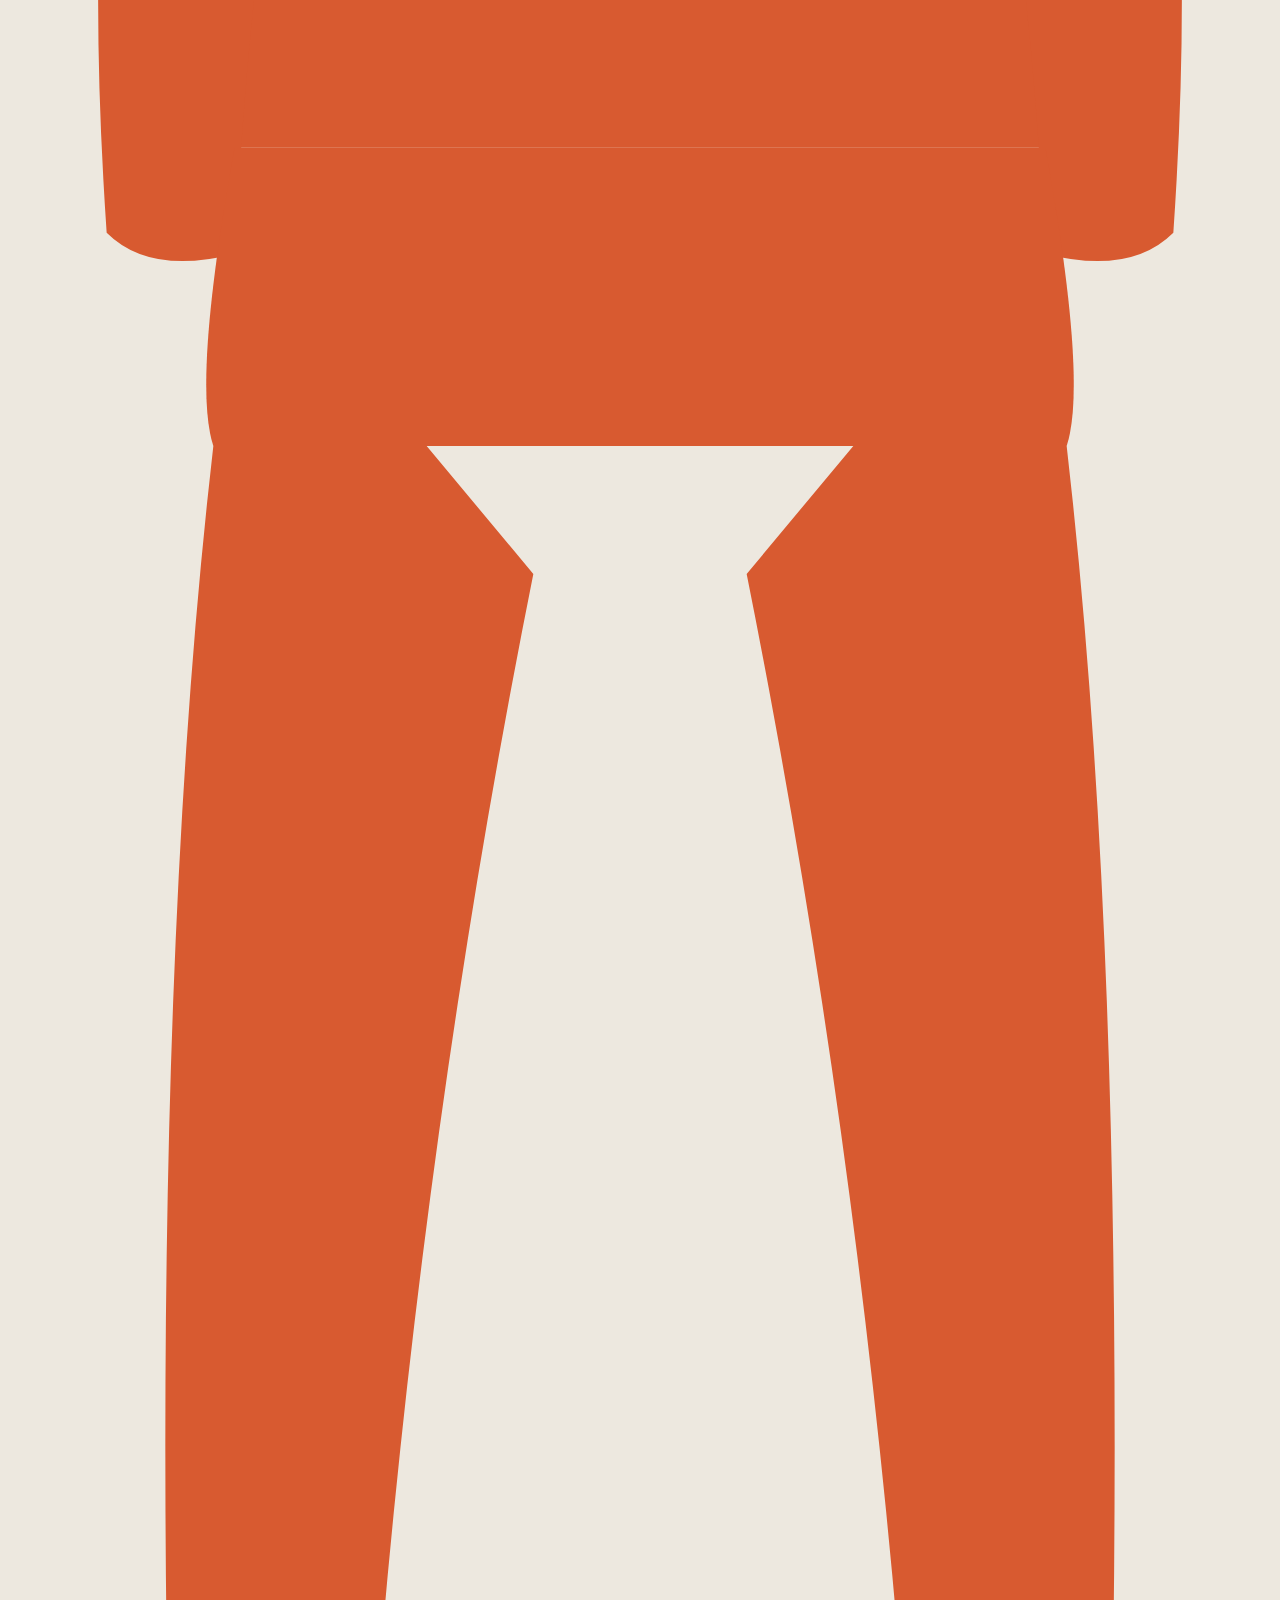
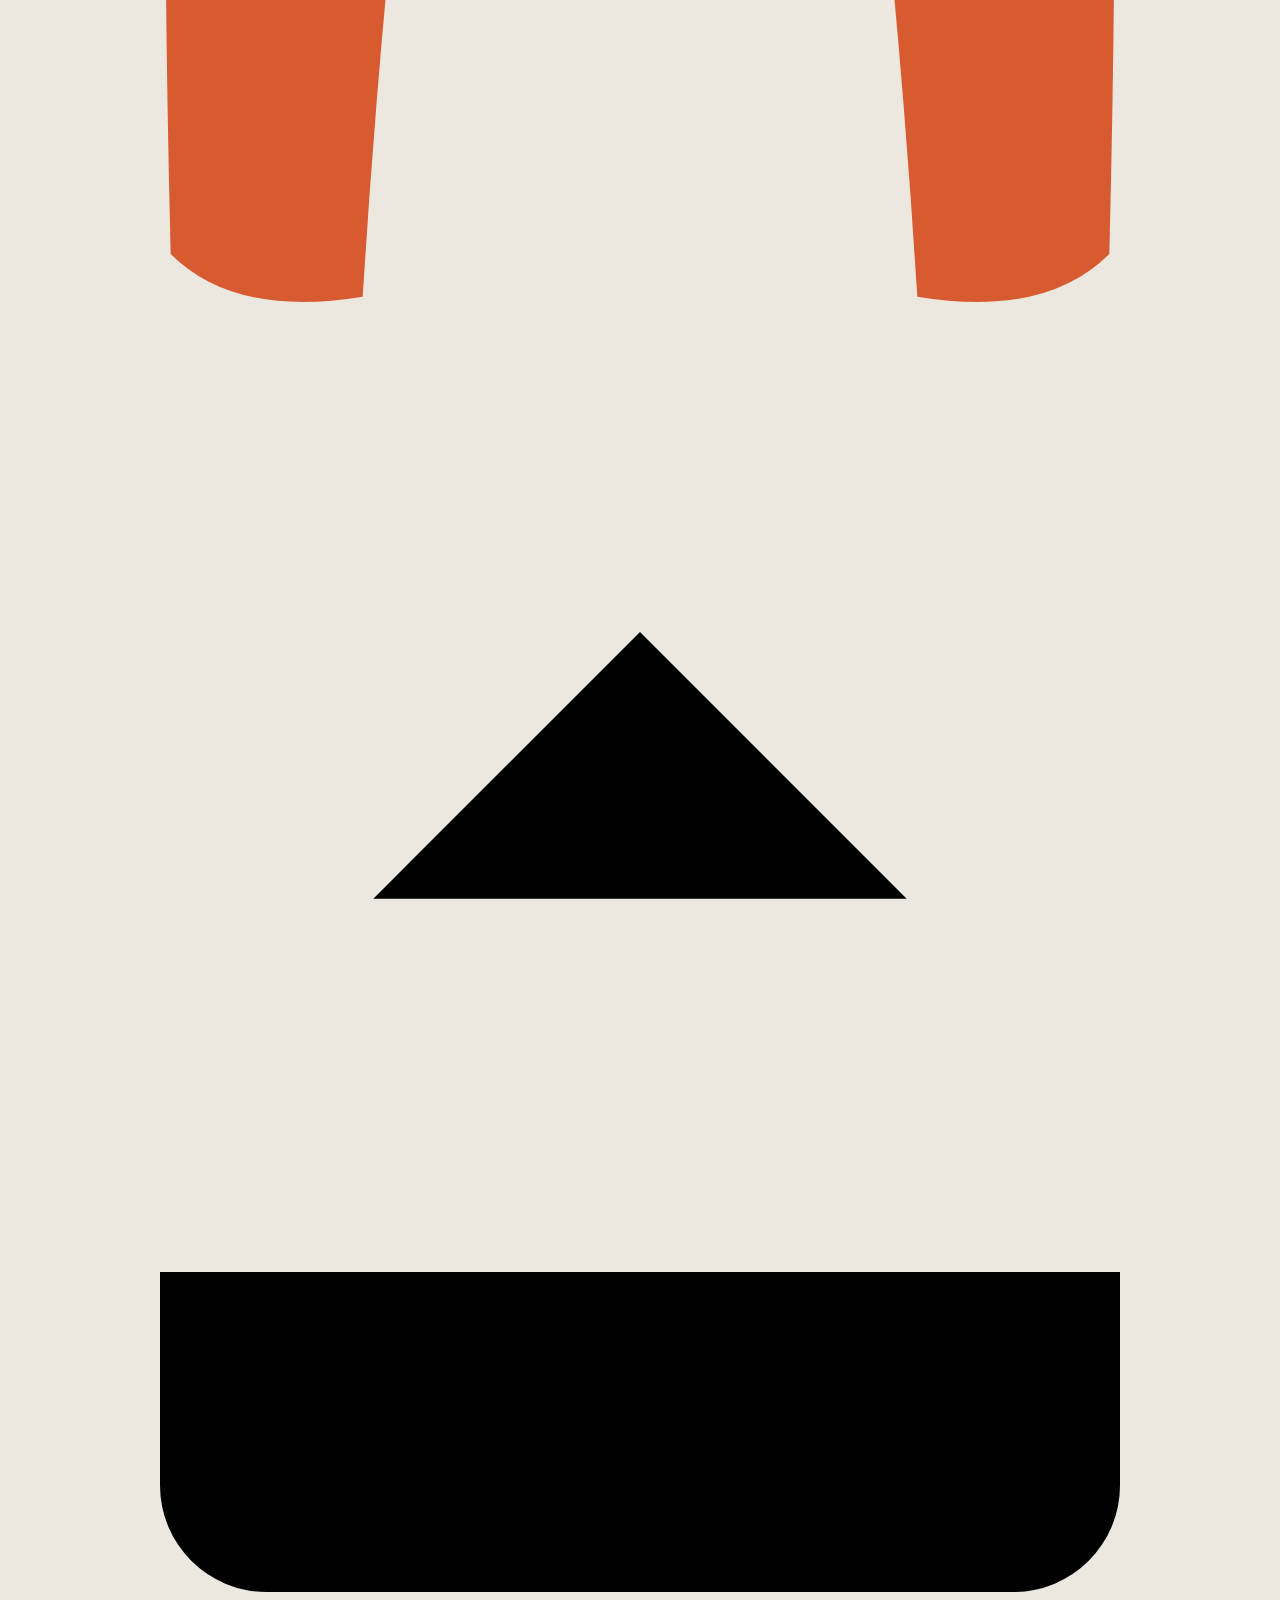
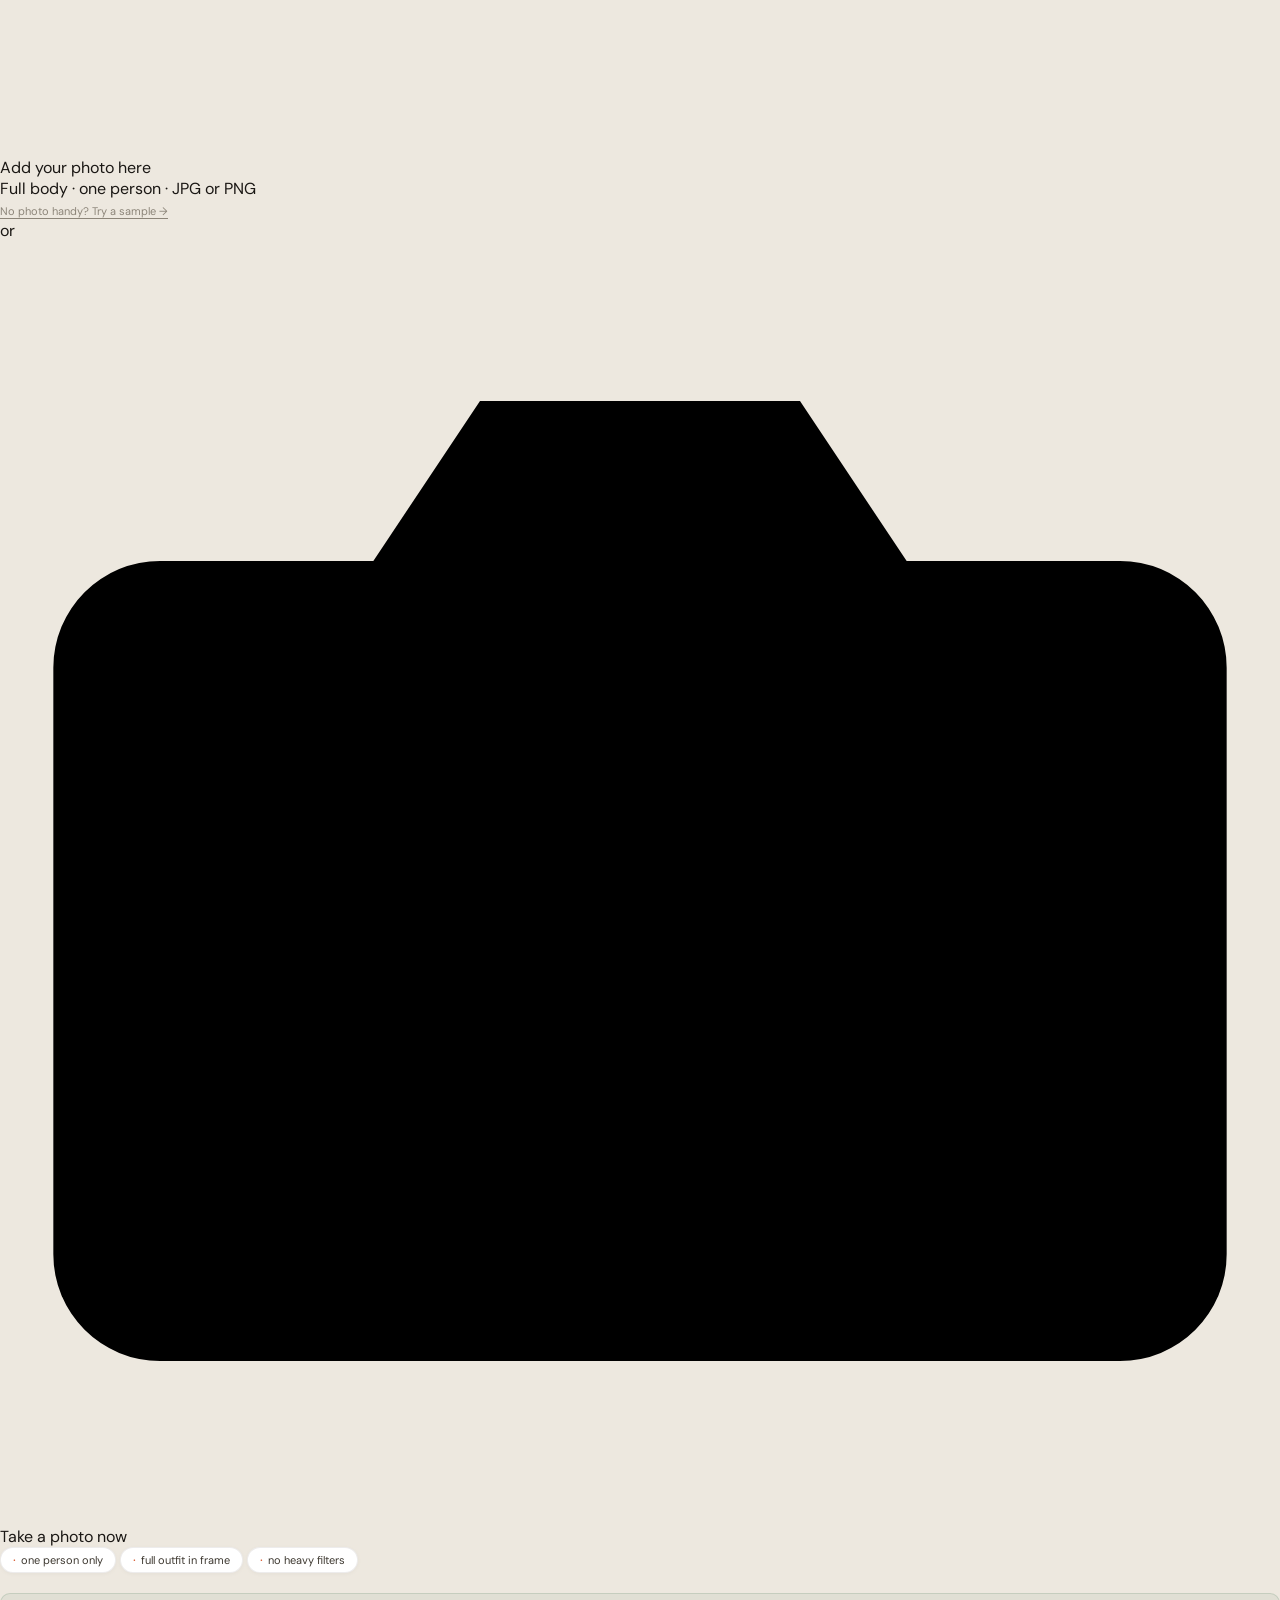
==== commit 53b73045: "Merge 796671999160af6b1282c10e90e6ea20a6a3c6c1 into 436701a27ad1a188521884477ac118ef1bf6d391" ====
--- a/index.html
+++ b/index.html
@@ -3,7 +3,7 @@
 <head>
 <meta charset="UTF-8">
 <meta name="viewport" content="width=device-width, initial-scale=1.0">
-<title>PoshakByAI — Dress Better. Daily.</title>
+<title>poshakbyAI — drip.check</title>
 <link rel="preconnect" href="https://fonts.googleapis.com">
 <link href="https://fonts.googleapis.com/css2?family=Playfair+Display:wght@400;500&family=DM+Sans:wght@300;400;500&display=swap" rel="stylesheet">
 <link rel="stylesheet" href="styles.css">
@@ -29,7 +29,7 @@
       <!-- Wordmark -->
       <div>
         <div style="font-family:'Playfair Display',Georgia,serif;font-size:18px;font-weight:400;color:#1A1714;letter-spacing:-0.3px;line-height:1.1;">poshak<span style="font-family:'DM Sans',sans-serif;font-weight:400;color:#C84B23;">by</span><span style="font-family:'DM Sans',sans-serif;font-weight:500;color:#1A1714;">AI</span></div>
-        <div style="font-size:10px;color:#8C8579;letter-spacing:0.04em;font-family:'DM Sans',sans-serif;">Dress Better<span style="color:#C84B23;">.</span> Daily<span style="color:#C84B23;">.</span></div>
+        <div style="font-size:10px;color:#8C8579;letter-spacing:0.04em;font-family:'DM Sans',sans-serif;">drip<span style="color:#C84B23;">.</span>check</div>
       </div>
     </div>
   </header>
@@ -40,135 +40,62 @@
 
     <!-- HOME SCREEN -->
     <div class="screen active" id="screen-home">
-      <input type="file" id="fileInput" accept="image/jpeg,image/png,image/webp" style="display:none;">
-
-      <div class="hero-layout">
-
-        <!-- LEFT: copy + features + CTA -->
-        <div class="hero-left">
-          <div class="home-eyebrow">✦ Your Daily Style Partner</div>
-
-          <h1 class="home-title">Your outfit,<br><em>Better, every day.</em></h1>
-
-          <p class="home-sub">Real feedback. Personal tips.<br>More <strong>confidence</strong> in every look.</p>
-
-          <!-- Three features -->
-          <div class="feature-row">
-            <div class="feature-item">
-              <div class="feature-icon">
-                <svg viewBox="0 0 24 24" fill="none" stroke="currentColor" stroke-width="1.5"><rect x="2" y="6" width="20" height="15" rx="2"/><path d="M16 2l2 4H6l2-4z"/><circle cx="12" cy="13" r="3.5"/></svg>
-              </div>
-              <div class="feature-label">Snap</div>
-              <div class="feature-desc">Upload your look in seconds.</div>
-            </div>
-            <div class="feature-item">
-              <div class="feature-icon">
-                <svg viewBox="0 0 24 24" fill="none" stroke="currentColor" stroke-width="1.5"><path d="M21 15a2 2 0 01-2 2H7l-4 4V5a2 2 0 012-2h14a2 2 0 012 2z"/></svg>
-              </div>
-              <div class="feature-label">Get Feedback</div>
-              <div class="feature-desc">Honest inputs that help you improve.</div>
-            </div>
-            <div class="feature-item">
-              <div class="feature-icon">
-                <svg viewBox="0 0 24 24" fill="none" stroke="currentColor" stroke-width="1.5"><polygon points="12 2 15.09 8.26 22 9.27 17 14.14 18.18 21.02 12 17.77 5.82 21.02 7 14.14 2 9.27 8.91 8.26 12 2"/></svg>
-              </div>
-              <div class="feature-label">Look Better</div>
-              <div class="feature-desc">Actionable tips to level up your style.</div>
-            </div>
-          </div>
-
-          <!-- Primary CTA -->
-          <button class="home-cta" onclick="document.getElementById('fileInput').click()">
-            Check Your Look
-            <svg viewBox="0 0 24 24" fill="none" stroke="currentColor" stroke-width="2"><path d="M5 12h14M12 5l7 7-7 7"/></svg>
-          </button>
-
-          <!-- Secondary: camera -->
-          <label for="cameraInput" class="home-cta-secondary">
-            <svg viewBox="0 0 24 24" fill="none" stroke="currentColor" stroke-width="1.5"><path d="M23 19a2 2 0 01-2 2H3a2 2 0 01-2-2V8a2 2 0 012-2h4l2-3h6l2 3h4a2 2 0 012 2z"/><circle cx="12" cy="13" r="4"/></svg>
-            Take a photo instead
-          </label>
-
-          <!-- Privacy + sample -->
-          <div class="home-footer-row">
-            <span class="privacy-note">
-              <svg viewBox="0 0 24 24" fill="none" stroke="currentColor" stroke-width="2"><path d="M12 22s8-4 8-10V5l-8-3-8 3v7c0 6 8 10 8 10z"/></svg>
-              Private. Secure. Just for you.
-            </span>
-            <button class="sample-link" onclick="loadSamplePhoto()">Try a sample →</button>
-          </div>
-        </div>
-
-        <!-- RIGHT: editorial photo layout + phone -->
-        <div class="hero-right">
-
-          <!-- Top-right: fashion/clothing — bleeds top & right -->
-          <img class="himg himg-top"
-            src="https://images.unsplash.com/photo-1490481651871-ab68de25d43d?w=600&q=85&fit=crop&crop=top"
-            alt="" loading="lazy">
-
-          <!-- Bottom-right: sunglasses — bleeds bottom & right -->
-          <img class="himg himg-btm"
-            src="https://images.unsplash.com/photo-1572635196237-14b3f281503f?w=500&q=85&fit=crop&crop=center"
-            alt="" loading="lazy">
-
-          <!-- Phone mockup -->
-          <div class="hero-phone-wrap">
-            <div class="phone-frame">
-              <div class="phone-notch"></div>
-              <div class="phone-screen">
-                <div class="phone-header">
-                  <svg width="14" height="14" viewBox="0 0 44 44" xmlns="http://www.w3.org/2000/svg" style="flex-shrink:0;">
-                    <defs>
-                      <clipPath id="pL"><rect x="0" y="0" width="22" height="44"/></clipPath>
-                      <clipPath id="pR"><rect x="22" y="0" width="22" height="44"/></clipPath>
-                      <clipPath id="pC"><circle cx="22" cy="22" r="19"/></clipPath>
-                    </defs>
-                    <circle cx="22" cy="22" r="19" fill="#1A1714" clip-path="url(#pL)"/>
-                    <circle cx="22" cy="22" r="19" fill="#C84B23" clip-path="url(#pR)"/>
-                    <line x1="22" y1="3" x2="22" y2="41" stroke="#F7F4EF" stroke-width="2" clip-path="url(#pC)"/>
-                    <text x="22" y="29" font-family="Georgia,serif" font-size="22" font-weight="400" fill="#F7F4EF" text-anchor="middle">P</text>
-                  </svg>
-                  <span>Here's your look</span>
-                </div>
-                <div class="phone-score-wrap">
-                  <div class="phone-score-num">8.4</div>
-                  <div class="phone-score-label">Great look!</div>
-                </div>
-                <div class="phone-bars">
-                  <div class="phone-bar-row">
-                    <span>Fit</span>
-                    <div class="phone-bar-track"><div class="phone-bar-fill" style="width:84%"></div></div>
-                    <span>8.4</span>
-                  </div>
-                  <div class="phone-bar-row">
-                    <span>Colour</span>
-                    <div class="phone-bar-track"><div class="phone-bar-fill" style="width:88%"></div></div>
-                    <span>8.8</span>
-                  </div>
-                  <div class="phone-bar-row">
-                    <span>Style</span>
-                    <div class="phone-bar-track"><div class="phone-bar-fill" style="width:80%"></div></div>
-                    <span>8.0</span>
-                  </div>
-                  <div class="phone-bar-row">
-                    <span>Finish</span>
-                    <div class="phone-bar-track"><div class="phone-bar-fill" style="width:76%"></div></div>
-                    <span>7.6</span>
-                  </div>
-                </div>
-                <div class="phone-tip">
-                  <svg viewBox="0 0 24 24" fill="none" stroke="currentColor" stroke-width="2.5" width="9" height="9"><polygon points="12 2 15.09 8.26 22 9.27 17 14.14 18.18 21.02 12 17.77 5.82 21.02 7 14.14 2 9.27 8.91 8.26 12 2"/></svg>
-                  Try adding a slim belt to anchor the whole look
-                </div>
-              </div>
-            </div>
-          </div>
-
-          <!-- Handwritten note -->
-          <div class="handwritten-note">Small changes<br>big difference</div>
-        </div>
-
+      <div class="home-hero">
+        <div class="home-eyebrow">✦ AI outfit scoring</div>
+        <h1 class="home-title">Outfit on.<br><em>Excuses off.</em></h1>
+        <p class="home-sub">Upload your look. Get a real score. No filter, no flattery.</p>
+      </div>
+
+      <div class="upload-zone" id="uploadZone">
+        <div class="shimmer-bar"></div>
+        <input type="file" id="fileInput" accept="image/jpeg,image/png,image/webp">
+        <!-- Faint body silhouette — shows ideal framing -->
+        <svg class="upload-silhouette" viewBox="0 0 120 320" xmlns="http://www.w3.org/2000/svg" fill="var(--coral)">
+          <!-- head -->
+          <ellipse cx="60" cy="28" rx="18" ry="22"/>
+          <!-- neck -->
+          <rect x="53" y="48" width="14" height="14" rx="4"/>
+          <!-- torso -->
+          <path d="M28 62 Q20 90 22 140 L98 140 Q100 90 92 62 Q76 72 60 72 Q44 72 28 62Z"/>
+          <!-- left arm -->
+          <path d="M22 68 Q6 90 10 148 Q14 152 22 150 Q24 110 32 80Z"/>
+          <!-- right arm -->
+          <path d="M98 68 Q114 90 110 148 Q106 152 98 150 Q96 110 88 80Z"/>
+          <!-- hips -->
+          <path d="M22 140 Q18 162 20 168 L100 168 Q102 162 98 140Z"/>
+          <!-- left leg -->
+          <path d="M20 168 Q14 220 16 300 Q22 306 34 304 Q38 240 50 180 L40 168Z"/>
+          <!-- right leg -->
+          <path d="M100 168 Q106 220 104 300 Q98 306 86 304 Q82 240 70 180 L80 168Z"/>
+        </svg>
+        <div class="upload-icon-wrap" style="position:relative;z-index:2;">
+          <svg viewBox="0 0 24 24"><path d="M21 15v4a2 2 0 01-2 2H5a2 2 0 01-2-2v-4M17 8l-5-5-5 5M12 3v12"/></svg>
+        </div>
+        <div class="upload-title" style="position:relative;z-index:2;">Add your photo here</div>
+        <div class="upload-sub" style="position:relative;z-index:2;">Full body · one person · JPG or PNG</div>
+      </div>
+      <button class="sample-link" onclick="loadSamplePhoto()">No photo handy? Try a sample →</button>
+
+      <div class="divider">
+        <div class="divider-line"></div>
+        <div class="divider-text">or</div>
+        <div class="divider-line"></div>
+      </div>
+
+      <label for="cameraInput" class="cam-btn">
+        <svg viewBox="0 0 24 24"><path d="M23 19a2 2 0 01-2 2H3a2 2 0 01-2-2V8a2 2 0 012-2h4l2-3h6l2 3h4a2 2 0 012 2z"/><circle cx="12" cy="13" r="4"/></svg>
+        Take a photo now
+      </label>
+
+      <div class="rules-row">
+        <span class="rule-pill">one person only</span>
+        <span class="rule-pill">full outfit in frame</span>
+        <span class="rule-pill">no heavy filters</span>
+      </div>
+
+      <div style="margin-top:1.25rem;display:flex;align-items:center;justify-content:center;gap:8px;font-size:12.5px;color:#4A7C59;background:rgba(74,124,89,0.08);border:1px solid rgba(74,124,89,0.18);border-radius:10px;padding:10px 16px;">
+        <svg width="14" height="14" viewBox="0 0 24 24" fill="none" stroke="currentColor" stroke-width="2" style="flex-shrink:0;"><path d="M12 22s8-4 8-10V5l-8-3-8 3v7c0 6 8 10 8 10z"/></svg>
+        <span>Your photo is <strong>never stored</strong> — scored and deleted instantly.</span>
       </div>
     </div>
 
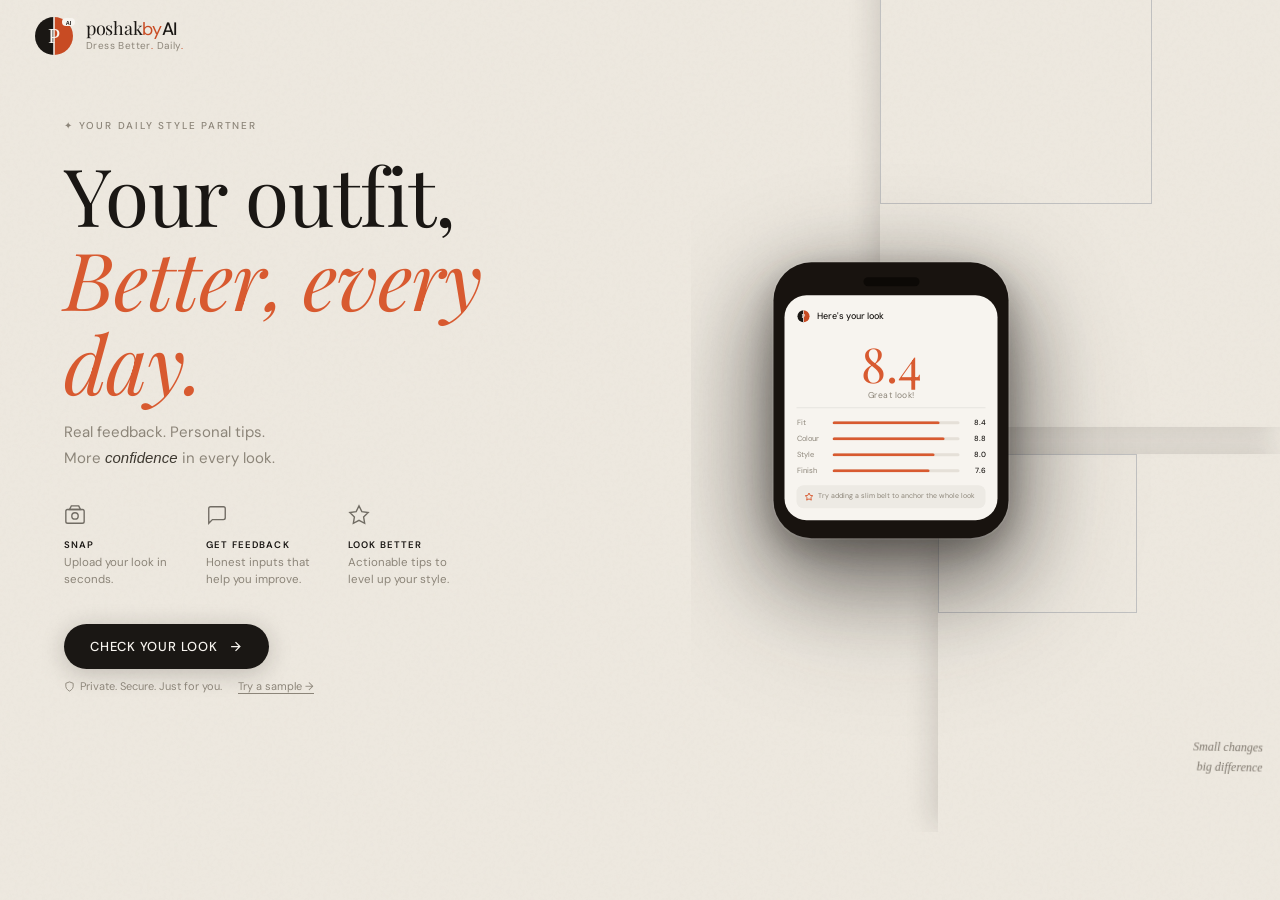
==== commit cc7c92cb: "Merge pull request #26 from chabianand31-art/redesign/home-screen Redesign home screen + Qwen3.6 wor" ====
--- a/index.html
+++ b/index.html
@@ -3,7 +3,7 @@
 <head>
 <meta charset="UTF-8">
 <meta name="viewport" content="width=device-width, initial-scale=1.0">
-<title>poshakbyAI — drip.check</title>
+<title>PoshakByAI — Dress Better. Daily.</title>
 <link rel="preconnect" href="https://fonts.googleapis.com">
 <link href="https://fonts.googleapis.com/css2?family=Playfair+Display:wght@400;500&family=DM+Sans:wght@300;400;500&display=swap" rel="stylesheet">
 <link rel="stylesheet" href="styles.css">
@@ -29,7 +29,7 @@
       <!-- Wordmark -->
       <div>
         <div style="font-family:'Playfair Display',Georgia,serif;font-size:18px;font-weight:400;color:#1A1714;letter-spacing:-0.3px;line-height:1.1;">poshak<span style="font-family:'DM Sans',sans-serif;font-weight:400;color:#C84B23;">by</span><span style="font-family:'DM Sans',sans-serif;font-weight:500;color:#1A1714;">AI</span></div>
-        <div style="font-size:10px;color:#8C8579;letter-spacing:0.04em;font-family:'DM Sans',sans-serif;">drip<span style="color:#C84B23;">.</span>check</div>
+        <div style="font-size:10px;color:#8C8579;letter-spacing:0.04em;font-family:'DM Sans',sans-serif;">Dress Better<span style="color:#C84B23;">.</span> Daily<span style="color:#C84B23;">.</span></div>
       </div>
     </div>
   </header>
@@ -40,62 +40,135 @@
 
     <!-- HOME SCREEN -->
     <div class="screen active" id="screen-home">
-      <div class="home-hero">
-        <div class="home-eyebrow">✦ AI outfit scoring</div>
-        <h1 class="home-title">Outfit on.<br><em>Excuses off.</em></h1>
-        <p class="home-sub">Upload your look. Get a real score. No filter, no flattery.</p>
-      </div>
-
-      <div class="upload-zone" id="uploadZone">
-        <div class="shimmer-bar"></div>
-        <input type="file" id="fileInput" accept="image/jpeg,image/png,image/webp">
-        <!-- Faint body silhouette — shows ideal framing -->
-        <svg class="upload-silhouette" viewBox="0 0 120 320" xmlns="http://www.w3.org/2000/svg" fill="var(--coral)">
-          <!-- head -->
-          <ellipse cx="60" cy="28" rx="18" ry="22"/>
-          <!-- neck -->
-          <rect x="53" y="48" width="14" height="14" rx="4"/>
-          <!-- torso -->
-          <path d="M28 62 Q20 90 22 140 L98 140 Q100 90 92 62 Q76 72 60 72 Q44 72 28 62Z"/>
-          <!-- left arm -->
-          <path d="M22 68 Q6 90 10 148 Q14 152 22 150 Q24 110 32 80Z"/>
-          <!-- right arm -->
-          <path d="M98 68 Q114 90 110 148 Q106 152 98 150 Q96 110 88 80Z"/>
-          <!-- hips -->
-          <path d="M22 140 Q18 162 20 168 L100 168 Q102 162 98 140Z"/>
-          <!-- left leg -->
-          <path d="M20 168 Q14 220 16 300 Q22 306 34 304 Q38 240 50 180 L40 168Z"/>
-          <!-- right leg -->
-          <path d="M100 168 Q106 220 104 300 Q98 306 86 304 Q82 240 70 180 L80 168Z"/>
-        </svg>
-        <div class="upload-icon-wrap" style="position:relative;z-index:2;">
-          <svg viewBox="0 0 24 24"><path d="M21 15v4a2 2 0 01-2 2H5a2 2 0 01-2-2v-4M17 8l-5-5-5 5M12 3v12"/></svg>
-        </div>
-        <div class="upload-title" style="position:relative;z-index:2;">Add your photo here</div>
-        <div class="upload-sub" style="position:relative;z-index:2;">Full body · one person · JPG or PNG</div>
-      </div>
-      <button class="sample-link" onclick="loadSamplePhoto()">No photo handy? Try a sample →</button>
-
-      <div class="divider">
-        <div class="divider-line"></div>
-        <div class="divider-text">or</div>
-        <div class="divider-line"></div>
-      </div>
-
-      <label for="cameraInput" class="cam-btn">
-        <svg viewBox="0 0 24 24"><path d="M23 19a2 2 0 01-2 2H3a2 2 0 01-2-2V8a2 2 0 012-2h4l2-3h6l2 3h4a2 2 0 012 2z"/><circle cx="12" cy="13" r="4"/></svg>
-        Take a photo now
-      </label>
-
-      <div class="rules-row">
-        <span class="rule-pill">one person only</span>
-        <span class="rule-pill">full outfit in frame</span>
-        <span class="rule-pill">no heavy filters</span>
-      </div>
-
-      <div style="margin-top:1.25rem;display:flex;align-items:center;justify-content:center;gap:8px;font-size:12.5px;color:#4A7C59;background:rgba(74,124,89,0.08);border:1px solid rgba(74,124,89,0.18);border-radius:10px;padding:10px 16px;">
-        <svg width="14" height="14" viewBox="0 0 24 24" fill="none" stroke="currentColor" stroke-width="2" style="flex-shrink:0;"><path d="M12 22s8-4 8-10V5l-8-3-8 3v7c0 6 8 10 8 10z"/></svg>
-        <span>Your photo is <strong>never stored</strong> — scored and deleted instantly.</span>
+      <input type="file" id="fileInput" accept="image/jpeg,image/png,image/webp" style="display:none;">
+
+      <div class="hero-layout">
+
+        <!-- LEFT: copy + features + CTA -->
+        <div class="hero-left">
+          <div class="home-eyebrow">✦ Your Daily Style Partner</div>
+
+          <h1 class="home-title">Your outfit,<br><em>Better, every day.</em></h1>
+
+          <p class="home-sub">Real feedback. Personal tips.<br>More <strong>confidence</strong> in every look.</p>
+
+          <!-- Three features -->
+          <div class="feature-row">
+            <div class="feature-item">
+              <div class="feature-icon">
+                <svg viewBox="0 0 24 24" fill="none" stroke="currentColor" stroke-width="1.5"><rect x="2" y="6" width="20" height="15" rx="2"/><path d="M16 2l2 4H6l2-4z"/><circle cx="12" cy="13" r="3.5"/></svg>
+              </div>
+              <div class="feature-label">Snap</div>
+              <div class="feature-desc">Upload your look in seconds.</div>
+            </div>
+            <div class="feature-item">
+              <div class="feature-icon">
+                <svg viewBox="0 0 24 24" fill="none" stroke="currentColor" stroke-width="1.5"><path d="M21 15a2 2 0 01-2 2H7l-4 4V5a2 2 0 012-2h14a2 2 0 012 2z"/></svg>
+              </div>
+              <div class="feature-label">Get Feedback</div>
+              <div class="feature-desc">Honest inputs that help you improve.</div>
+            </div>
+            <div class="feature-item">
+              <div class="feature-icon">
+                <svg viewBox="0 0 24 24" fill="none" stroke="currentColor" stroke-width="1.5"><polygon points="12 2 15.09 8.26 22 9.27 17 14.14 18.18 21.02 12 17.77 5.82 21.02 7 14.14 2 9.27 8.91 8.26 12 2"/></svg>
+              </div>
+              <div class="feature-label">Look Better</div>
+              <div class="feature-desc">Actionable tips to level up your style.</div>
+            </div>
+          </div>
+
+          <!-- Primary CTA -->
+          <button class="home-cta" onclick="document.getElementById('fileInput').click()">
+            Check Your Look
+            <svg viewBox="0 0 24 24" fill="none" stroke="currentColor" stroke-width="2"><path d="M5 12h14M12 5l7 7-7 7"/></svg>
+          </button>
+
+          <!-- Secondary: camera -->
+          <label for="cameraInput" class="home-cta-secondary">
+            <svg viewBox="0 0 24 24" fill="none" stroke="currentColor" stroke-width="1.5"><path d="M23 19a2 2 0 01-2 2H3a2 2 0 01-2-2V8a2 2 0 012-2h4l2-3h6l2 3h4a2 2 0 012 2z"/><circle cx="12" cy="13" r="4"/></svg>
+            Take a photo instead
+          </label>
+
+          <!-- Privacy + sample -->
+          <div class="home-footer-row">
+            <span class="privacy-note">
+              <svg viewBox="0 0 24 24" fill="none" stroke="currentColor" stroke-width="2"><path d="M12 22s8-4 8-10V5l-8-3-8 3v7c0 6 8 10 8 10z"/></svg>
+              Private. Secure. Just for you.
+            </span>
+            <button class="sample-link" onclick="loadSamplePhoto()">Try a sample →</button>
+          </div>
+        </div>
+
+        <!-- RIGHT: editorial photo layout + phone -->
+        <div class="hero-right">
+
+          <!-- Top-right: fashion/clothing — bleeds top & right -->
+          <img class="himg himg-top"
+            src="https://images.unsplash.com/photo-1490481651871-ab68de25d43d?w=600&q=85&fit=crop&crop=top"
+            alt="" loading="lazy">
+
+          <!-- Bottom-right: sunglasses — bleeds bottom & right -->
+          <img class="himg himg-btm"
+            src="https://images.unsplash.com/photo-1572635196237-14b3f281503f?w=500&q=85&fit=crop&crop=center"
+            alt="" loading="lazy">
+
+          <!-- Phone mockup -->
+          <div class="hero-phone-wrap">
+            <div class="phone-frame">
+              <div class="phone-notch"></div>
+              <div class="phone-screen">
+                <div class="phone-header">
+                  <svg width="14" height="14" viewBox="0 0 44 44" xmlns="http://www.w3.org/2000/svg" style="flex-shrink:0;">
+                    <defs>
+                      <clipPath id="pL"><rect x="0" y="0" width="22" height="44"/></clipPath>
+                      <clipPath id="pR"><rect x="22" y="0" width="22" height="44"/></clipPath>
+                      <clipPath id="pC"><circle cx="22" cy="22" r="19"/></clipPath>
+                    </defs>
+                    <circle cx="22" cy="22" r="19" fill="#1A1714" clip-path="url(#pL)"/>
+                    <circle cx="22" cy="22" r="19" fill="#C84B23" clip-path="url(#pR)"/>
+                    <line x1="22" y1="3" x2="22" y2="41" stroke="#F7F4EF" stroke-width="2" clip-path="url(#pC)"/>
+                    <text x="22" y="29" font-family="Georgia,serif" font-size="22" font-weight="400" fill="#F7F4EF" text-anchor="middle">P</text>
+                  </svg>
+                  <span>Here's your look</span>
+                </div>
+                <div class="phone-score-wrap">
+                  <div class="phone-score-num">8.4</div>
+                  <div class="phone-score-label">Great look!</div>
+                </div>
+                <div class="phone-bars">
+                  <div class="phone-bar-row">
+                    <span>Fit</span>
+                    <div class="phone-bar-track"><div class="phone-bar-fill" style="width:84%"></div></div>
+                    <span>8.4</span>
+                  </div>
+                  <div class="phone-bar-row">
+                    <span>Colour</span>
+                    <div class="phone-bar-track"><div class="phone-bar-fill" style="width:88%"></div></div>
+                    <span>8.8</span>
+                  </div>
+                  <div class="phone-bar-row">
+                    <span>Style</span>
+                    <div class="phone-bar-track"><div class="phone-bar-fill" style="width:80%"></div></div>
+                    <span>8.0</span>
+                  </div>
+                  <div class="phone-bar-row">
+                    <span>Finish</span>
+                    <div class="phone-bar-track"><div class="phone-bar-fill" style="width:76%"></div></div>
+                    <span>7.6</span>
+                  </div>
+                </div>
+                <div class="phone-tip">
+                  <svg viewBox="0 0 24 24" fill="none" stroke="currentColor" stroke-width="2.5" width="9" height="9"><polygon points="12 2 15.09 8.26 22 9.27 17 14.14 18.18 21.02 12 17.77 5.82 21.02 7 14.14 2 9.27 8.91 8.26 12 2"/></svg>
+                  Try adding a slim belt to anchor the whole look
+                </div>
+              </div>
+            </div>
+          </div>
+
+          <!-- Handwritten note -->
+          <div class="handwritten-note">Small changes<br>big difference</div>
+        </div>
+
       </div>
     </div>
 
